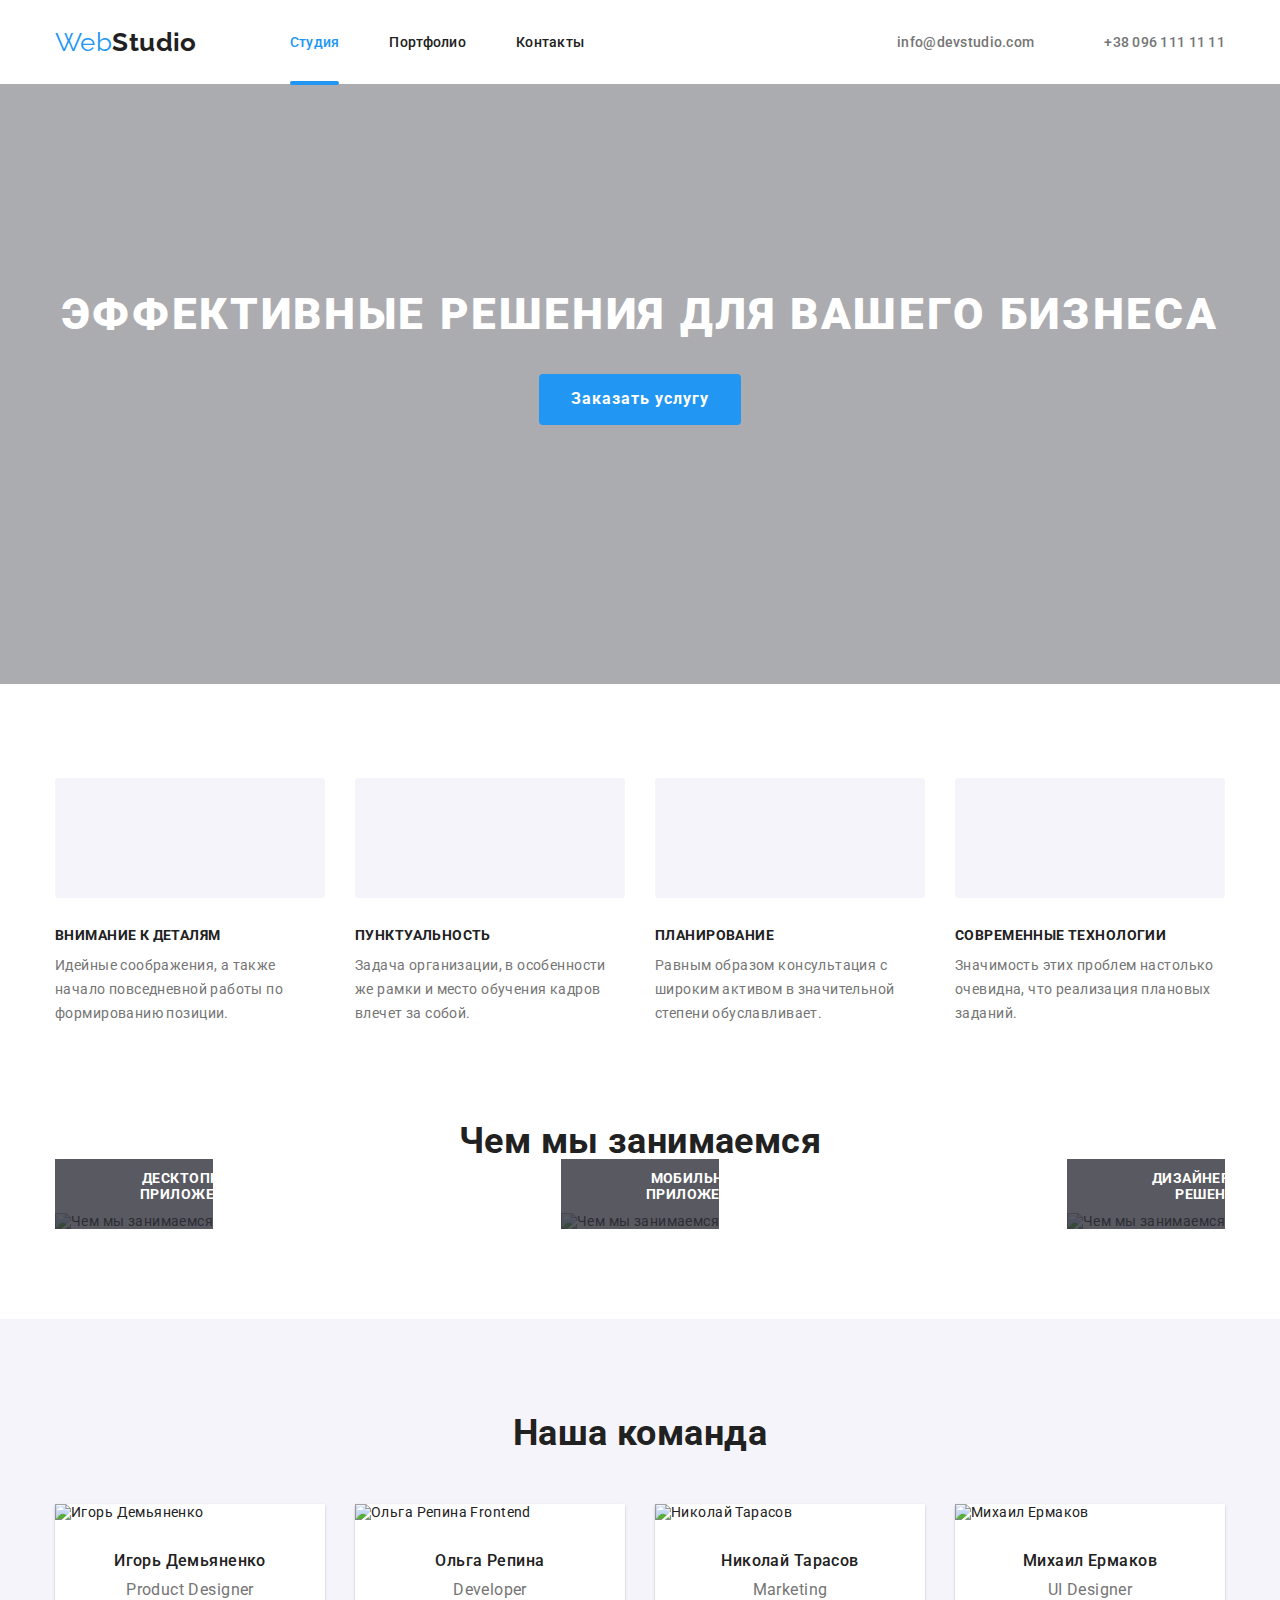
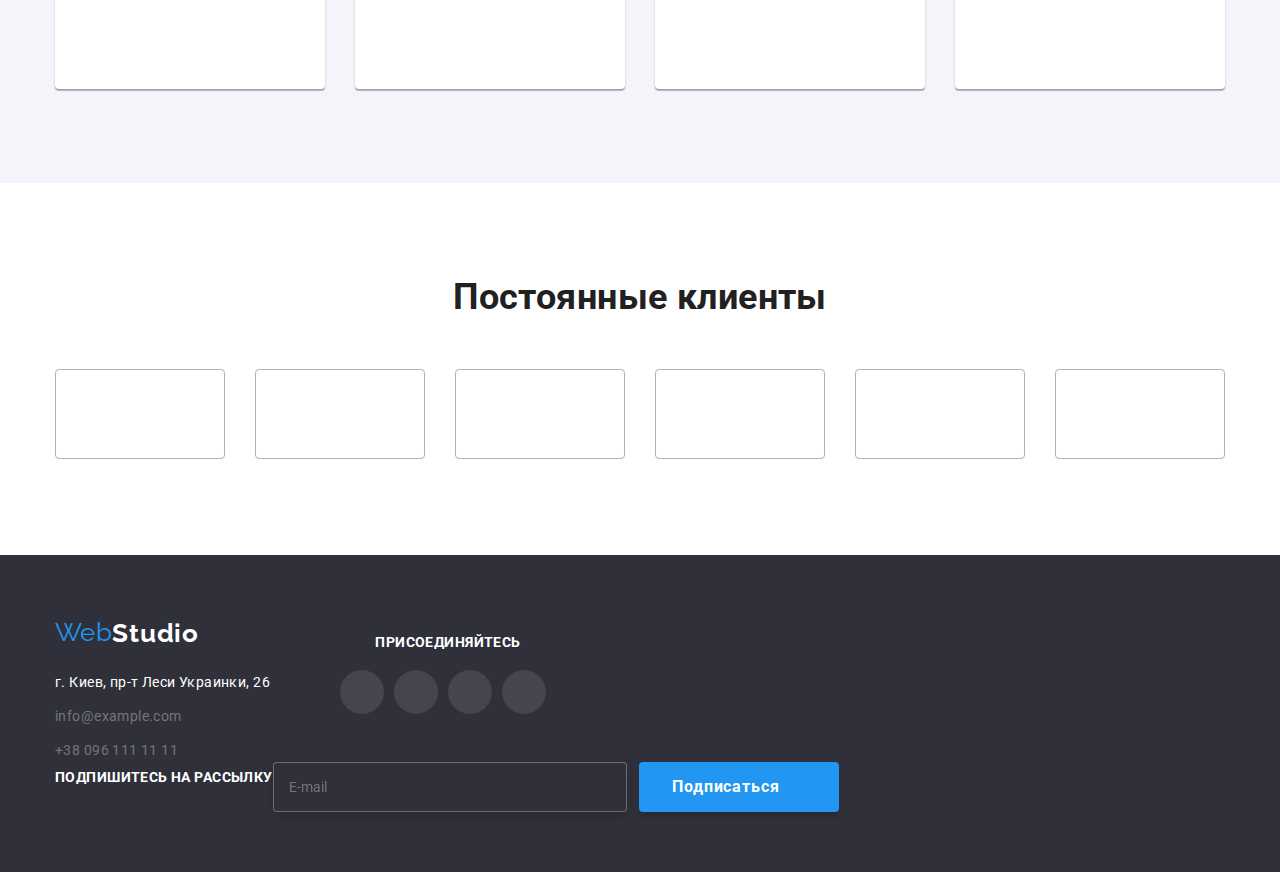
==== index.html @ 8fb24fe6 "f" ====
<!DOCTYPE html>
<html lang="ru">
<head>
    <meta charset="UTF-8">
    <meta http-equiv="X-UA-Compatible" content="IE=edge">
    <meta name="viewport" content="width=device-width, initial-scale=1.0">

    <link rel="preconnect" href="https://fonts.googleapis.com">
    <link rel="preconnect" href="https://fonts.gstatic.com" crossorigin>
    <link href="https://fonts.googleapis.com/css2?family=Raleway:wght@700&family=Roboto:wght@400;500;700;900&display=swap" rel="stylesheet"> 
    <link rel="stylesheet" href="https://cdnjs.cloudflare.com/ajax/libs/modern-normalize/1.1.0/modern-normalize.min.css">

    <link rel="stylesheet" href="./css/main.css">

    <title>Web-Studia</title>
</head>
<body>
    <header class="header">
     <div class="container header-container">
                  <nav class="logo-nav">
                    <a class="logo-nav__item" href="">
                    <span class="logo-nav__logo">Web</span><span class="logo-nav__black">Studio</span>
                    </a>
                </nav>
                        <ul class="menu-page">
                            <li class="menu-page__item"><a class="menu-page__studio" href="/">Студия</a></li>
                            <li class="menu-page__item"><a class="menu-page__page" href="./portfolio.html">Портфолио</a></li>
                            <li class="menu-page__item"><a class="menu-page__page" href="/">Контакты</a></li>
                        </ul>
                        
                    <ul class="menu-contact">
                        <li class="menu-contact__item">
                            <a class="menu-contact__header" href="meilto:info@devstudio.com">
                            <svg class="menu-contact__email">
                                <use href="./img/sprite.svg#email"></use>
                            </svg>
                            info@devstudio.com</a></li>
                        <li class="menu-contact__item">
                            <a class="menu-contact__header" href="+380961111111">
                            <svg class="menu-contact__phone">
                                    <use href="./img/sprite.svg#phone"></use>
                                </svg>
                            +38 096 111 11 11</a>
                    </ul>  
                <nav class="menu-button-wrap">
                    <button type="button" 
                    class="menu-button" 
                    aria-expanded="false"
                    data-menu-button>
                        <svg width="40px" height="40px" aria-label="Переключатель мобильного меню">
                            <use class="icon-cross" href="./img/sprite.svg#cross"></use>
                            <use class="icon-close" href="./img/sprite.svg#cross-close"></use>
                        </svg>
                    </button>

                    <div class="menu-container" data-menu>
                        <ul class="menu-container__list">
                            <li class="menu-container__item"><a class="menu-container__link" href="./index.html">Студия</a></li>
                            <li class="menu-container__item"><a class="menu-container__link" href="./portfolio.html">Портфолио</a></li>
                            <li class="menu-container__item"><a class="menu-container__link" href="/">Контакты</a></li>
                        </ul>
                        <div class="menu-contact-wrap">
                            <ul class="menu-contact-list">
                                <li class="menu-contact-list__mob">
                                    <a href="+380961111111" class="menu-contact-list__link">
                                        +38 096 111 11 11
                                    </a>
                                </li>
                                <li class="menu-contact-list__mob">
                                    <a href="meilto:info@devstudio.com"class="menu-contact-list__mel">
                                        info@devstudio.com
                                    </a>
                                </li>
                            </ul>
                        </div>
                        

                        <ul class="social-mob">
                            <li class="social-mob__item">
                                <a href="" class="social-mob__link">Instagram<span class="social-mob__span">|</span></a>
                            </li>
                            <li class="social-mob__item">
                                <a href="" class="social-mob__link">Twitter<span class="social-mob__span">|</span></a>
                            </li>
                            <li class="social-mob__item">
                                <a href="" class="social-mob__link">Facebook<span class="social-mob__span">|</span></a>
                            </li>
                            <li class="social-mob__item">
                                <a href="" class="social-mob__link">LinkedIn</a>
                            </li>
                        </ul>
                    </div>


                </nav>
     </div>  
    </header>
    <main>
        <div>
            <section class="hero-section">
                <div class="container">
                    <h1 class="hero-section__title title">
                        Эффективные решения
                        для вашего бизнеса</h1>
                    <button class="hero-section__button" type="button" data-modal-open>Заказать услугу</button>
                </div>
            </section>
        </div>
        <section class="section">
            <div class="container">
                <ul class="description">
                    <li class="description__item">
                        <div class="description__svg">
                            <svg width="70" height="70">
                                <use href="./img/sprite.svg#antenna"></use>
                            </svg>
                        </div>
                        <h3 class="description__link">Внимание к деталям</h3>
                        <p class="description__text">Идейные соображения, а также начало повседневной работы по формированию позиции.</p>
                    </li>
                    <li class="description__item">
                        <div class="description__svg">
                            <svg width="70" height="70">
                                <use href="./img/sprite.svg#clock"></use>
                            </svg>
                        </div>
                        <h3 class="description__link">Пунктуальность</h3>
                        <p class="description__text">Задача организации, в особенности же рамки и место обучения кадров влечет за собой.</p>
                 </li>
                    <li class="description__item">
                        <div class="description__svg">
                            <svg width="70" height="70">
                                <use href="./img/sprite.svg#diagram"></use>
                            </svg>
                        </div> 
                     <h3 class="description__link">Планирование</h3>
                     <p class="description__text">Равным образом консультация с широким активом в значительной степени обуславливает.</p>
                 </li>
                    <li class="description__item">
                        <div class="description__svg">
                            <svg width="70" height="70">
                                <use href="./img/sprite.svg#astronaut"></use>
                            </svg>
                        </div>
                     <h3 class="description__link">Современные технологии</h3>
                     <p class="description__text">Значимость этих проблем настолько очевидна, что реализация плановых заданий.</p>
                 </li>
                </ul>
            </div>
    </section>
       <section class="work">
           <div class="container">
            <h2 class="work__case">Чем мы занимаемся</h2>
            <ul class="work__main">
                <li class="work__item">
                        <img class="work__img"
                        src="./img/maket1.jpg" 
                        alt="Чем мы занимаемся">
                        <div class="work__border">
                            <span class="work__link">Десктопные приложения</span>
                        </div>
                </li>
                <li class="work__item">
                    <img class="work__img" src="./img/maket2.jpg" alt="Чем мы занимаемся" >
                    <div class="work__border">
                        <span class="work__link">Мобильные приложения</span>
                    </div>
                </li>
                <li class="work__item">
                    <img class="work__img" src="./img/maket3.jpg" alt="Чем мы занимаемся" >
                    <div class="work__border">
                    <span class="work__link">Дизайнерские решения</span>
                </div>
                </li>
            </ul>
           </div>
    </section>
        <section class="section menu-command">
            <div class="container">
                <h2 class="command">Наша команда</h2>
                <ul class="command__main">
                    <li class="command__item">
                        <picture>
                            <img class="command__img" src="./img/1.jpg"alt="Игорь Демьяненко" width="270"> 
                        </picture>
                        <div class="command__wrap">
                        <h3 class="command__name">Игорь Демьяненко</h3>
                        <p class="command__profession">Product Designer</p>
                        <ul class="social">
                            <li class="social__list">
                                <a href="" class="social__link">
                                    <svg class="social__icon">
                                        <use href="./img/sprite.svg#instagram"></use>
                                    </svg>
                                </a>
                            </li>
                            <li class="social__list">
                                <a href="" class="social__link">
                                    <svg class="social__icon">
                                        <use  href="./img/sprite.svg#twitter"></use>
                                    </svg>
                                </a>
                            </li>
                            <li class="social__list">
                                <a href="" class="social__link">
                                    <svg class="social__icon">
                                        <use href="./img/sprite.svg#faceebok"></use>
                                    </svg>
                                </a>
                            </li>
                            <li class="social__list">
                                <a href="" class="social__link">
                                    <svg class="social__icon">
                                        <use  href="./img/sprite.svg#linkedin"></use>
                                    </svg>
                                </a>
                            </li>
                        </ul>
                        </div>
                    </li>
                    <li class="command__item">
                        <img class="command__img" src="./img/2.jpg" alt="Ольга Репина Frontend" width="270">
                        <div class="command__wrap">
                            <h3 class="command__name">Ольга Репина</h3>
                        <p class="command__profession">Developer</p>
                        <ul class="social">
                            <li class="social__list">
                                <a href="" class="social__link">
                                    <svg class="social__icon">
                                        <use href="./img/sprite.svg#instagram"></use>
                                    </svg>
                                </a>
                            </li>
                            <li class="social__list">
                                <a href="" class="social__link">
                                    <svg class="social__icon">
                                        <use  href="./img/sprite.svg#twitter"></use>
                                    </svg>
                                </a>
                            </li>
                            <li class="social__list">
                                <a href="" class="social__link">
                                    <svg class="social__icon">
                                        <use href="./img/sprite.svg#faceebok"></use>
                                    </svg>
                                </a>
                            </li>
                            <li class="social__list">
                                <a href="" class="social__link">
                                    <svg class="social__icon">
                                        <use  href="./img/sprite.svg#linkedin"></use>
                                    </svg>
                                </a>
                            </li>
                        </ul>
                        </div>
                    </li>
                        <li class="command__item">
                        <img class="command__img" src="./img/3.jpg" alt="Николай Тарасов" width="270">
                        <div class="command__wrap">
                            <h3 class="command__name">Николай Тарасов</h3>
                        <p class="command__profession">Marketing</p>
                        <ul class="social">
                            <li class="social__list">
                                <a href="" class="social__link">
                                    <svg class="social__icon">
                                        <use href="./img/sprite.svg#instagram"></use>
                                    </svg>
                                </a>
                            </li>
                            <li class="social__list">
                                <a href="" class="social__link">
                                    <svg class="social__icon">
                                        <use  href="./img/sprite.svg#twitter"></use>
                                    </svg>
                                </a>
                            </li>
                            <li class="social__list">
                                <a href="" class="social__link">
                                    <svg class="social__icon">
                                        <use href="./img/sprite.svg#faceebok"></use>
                                    </svg>
                                </a>
                            </li>
                            <li class="social__list">
                                <a href="" class="social__link">
                                    <svg class="social__icon">
                                        <use  href="./img/sprite.svg#linkedin"></use>
                                    </svg>
                                </a>
                            </li>
                        </ul>
                        </div>
                    </li>
                    <li class="command__item">
                        <img class="command__img" src="./img/4.jpg" alt="Михаил Ермаков" width="270">
                        <div class="command__wrap">
                            <h3 class="command__name">Михаил Ермаков</h3>
                        <p class="command__profession">UI Designer</p>
                        <ul class="social">
                            <li class="social__list">
                                <a href="" class="social__link">
                                    <svg class="social__icon">
                                        <use href="./img/sprite.svg#instagram"></use>
                                    </svg>
                                </a>
                            </li>
                            <li class="social__list">
                                <a href="" class="social__link">
                                    <svg class="social__icon">
                                        <use  href="./img/sprite.svg#twitter"></use>
                                    </svg>
                                </a>
                            </li>
                            <li class="social__list">
                                <a href="" class="social__link">
                                    <svg class="social__icon">
                                        <use href="./img/sprite.svg#faceebok"></use>
                                    </svg>
                                </a>
                            </li>
                            <li class="social__list">
                                <a href="" class="social__link">
                                    <svg class="social__icon">
                                        <use  href="./img/sprite.svg#linkedin"></use>
                                    </svg>
                                </a>
                            </li>
                        </ul>
                        </div>
                    </li>
                </ul>
            </div>
        </section>
        <section class="client-section">
            <div class="container">
                <h2 class="client">Постоянные клиенты</h2>
            <ul class="client__form">
                <li class="client__list">
                    <a href="" class="client__link link">
                        <svg class="client__icon" width="41" height="47">
                            <use class="client__icon" href="./img/sprite.svg#client-one"></use>
                        </svg>
                    </a>
                </li>
                <li class="client__list">
                    <a href="" class="client__link">
                        <svg class="client__icon" width="40" height="52">
                            <use  href="./img/sprite.svg#client-two"></use>
                        </svg>
                    </a>
                </li>
                <li class="client__list">
                    <a href="" class="client__link">
                        <svg class="client__icon" width="45" height="42">
                            <use href="./img/sprite.svg#client-three"></use>
                        </svg>
                    </a>
                </li>
                <li class="client__list">
                    <a href="" class="client__link">
                        <svg class="client__icon" width="85" height="42">
                            <use  href="./img/sprite.svg#client-four"></use>
                        </svg>
                    </a>
                </li>
                <li class="client__list">
                    <a href="" class="client__link">
                        <svg class="client__icon" width="63" height="45">
                            <use href="./img/sprite.svg#client-five"></use>
                        </svg>
                    </a>
                </li>
                <li class="client__list">
                    <a href="" class="client__link">
                        <svg class="client__icon" width="94" height="44">
                            <use  href="./img/sprite.svg#client-six"></use>
                        </svg>
                    </a>
                </li>
            </ul>
            </div>
        </section>
    </main>
    <footer class="footer">
        <div class="container social-section">
            <div class="footer-iner">
                <a class="footer-iner__main" href="">
                    <span class="footer-iner__footer">Web</span><span class="footer-iner__white-footer">Studio</span>
                </a>
                    <address>
                        <ul class="footer-contact">
                            <li class="footer-contact__item"><a class="footer-contact__address" href="addressг.Киев,пр-тЛесиУкраинки,2">г. Киев, пр-т Леси Украинки, 26</a> </li>
                            <li class="footer-contact__item"><a class="footer-contact__contact" href="meilto:info@example.com">info@example.com</a></li>
                            <li class="footer-contact__item"><a class="footer-contact__contact" href="tel;+380961111111">+38 096 111 11 11</a>
                        </ul>
                    </address>
                </div>
                    <div class="social-wrap">
                        <p class="title-social">присоединяйтесь</p>
                    <ul class="social-footer">
                        <li class="social-footer__list">
                            <a href="" class="social-footer__link">
                                <svg class="social-footer__icon">
                                    <use href="./img/sprite.svg#instagram"></use>
                                </svg>
                            </a>
                        </li>
                        <li class="social-footer__list">
                            <a href="" class="social-footer__link">
                                <svg class="social-footer__icon">
                                    <use  href="./img/sprite.svg#twitter"></use>
                                </svg>
                            </a>
                        </li>
                        <li class="social-footer__list">
                            <a href="" class="social-footer__link">
                                <svg class="social-footer__icon">
                                    <use href="./img/sprite.svg#faceebok"></use>
                                </svg>
                            </a>
                        </li>
                        <li class="social-footer__list">
                            <a href="" class="social-footer__link">
                                <svg class="social-footer__icon">
                                    <use  href="./img/sprite.svg#linkedin"></use>
                                </svg>
                            </a>
                        </li>
                    </ul>
                    </div>
                    <form class="subscride">
                            <p class="subscride__text">Подпишитесь на рассылку</p>
                            <label for="email"></label>     
                                <input class="subscride__input" type="email" name="email" id="email" placeholder="E-mail"> 
                                <div class="subscride__wrap">  
                                    <button type="submit" class="subscride__button">
                                        <span class="subscride__click">Подписаться
                                            <svg class="subscride__icon">
                                                <use href="./img/sprite.svg#subscribe"></use>
                                            </svg>
                                        </span>
                                 </button>
                        </div> 
                    </form>
                    
        </div>
    </footer>

    <div class="modal is-hidden" data-modal>
        <div class="modal-inner">
                <button class="modal-inner__button" data-modal-close>
                    <svg class="modal-inner__svg">
                        <use href="./img/sprite.svg#modal-close"></use>
                    </svg>
                </button>
            <form class="modal-form">
                <span class="modal-form__title">Оставьте свои данные, мы вам перезвоним</span></span>
                <div class="form-field">
                    <label class="form-field__label" for="name">Имя</label>
                    <input class="form-field__input" type="text" name="name" id="name"/>
                        <svg class="form-field__icon">
                            <use href="./img/sprite.svg#name"></use>
                        </svg>
                </div>

                
                <div class="form-field">
                <label class="form-field__label" for="tel">Телефон</label>
                <input class="form-field__input" type="tel" name="tel" id="tel">
                <svg class="form-field__icon">
                    <use href="./img/sprite.svg#tel-modal"></use>
                </svg>
                </div>
           
                <div class="form-field">
                    <label class="form-field__label" for="email">Почта</label>
                    <input class="form-field__input" type="email" name="email" id="mail" >
                    <svg class="form-field__icon">
                        <use href="./img/sprite.svg#email-modal"></use>
                    </svg>
                </div> 

                <div class="form-field">
                    <label class="form-field__label" for="comment">Комментарий</label>
                    <textarea class="form-field__texrea" name="comment" id="comment" rows="10" placeholder="Введите текст"></textarea>
                </div>

                <div class="modal-treaty">
                    <label class="modal-treaty__treaty" for="treaty">
                        <input class="modal-treaty__checkbox" type="checkbox" name="topic" value="treaty" id="treaty">
                        <span class="modal-treaty__icon"></span>
                        Соглашаюсь с рассылкой и принимаю
                        <a href="#" class="modal-treaty__contract">Условия договора</a>
                    </label>
                </div>
             <button type="submit" class="modal-treaty__button">Отправить</button>
            </form>
        </div> 
    </div>
    <script src="./js/menu.js"></script>
    <script src="./js/modal.js"></script>
</body>
</html>
---- css/main.css ----
/* base*/
body {
  font-family: "Roboto", sans-serif;
  /*font-family: 'Raleway', sans-serif;*/
  color: var(--text-color);
  background-color: var(--title-color);
  font-size: 14px;
  letter-spacing: 0.03em;
}

*,
*::before,
*::after {
  -webkit-box-sizing: border-box;
          box-sizing: border-box;
}

ul {
  padding: 0;
  margin: 0;
  list-style-type: none;
}

h1, h2, h3, h4, h5, h6, p {
  padding: 0;
  margin: 0;
}

img {
  display: block;
  max-width: 100%;
  height: auto;
  -o-object-fit: cover;
     object-fit: cover;
}

.container {
  max-width: 1200px;
  padding-left: 15px;
  padding-right: 15px;
  margin-left: auto;
  margin-right: auto;
}
@media (min-width: 1199px) {
  .container {
    margin: 0 auto;
    max-width: 1200px;
  }
}

.header-container {
  display: -webkit-box;
  display: -ms-flexbox;
  display: flex;
  -webkit-box-align: center;
      -ms-flex-align: center;
          align-items: center;
}
@media (min-width: 320px) and (max-width: 768px) {
  .header-container {
    -webkit-box-pack: justify;
        -ms-flex-pack: justify;
            justify-content: space-between;
  }
}

.section {
  padding: 94px 0;
}

/* components*/
.logo-nav {
  display: -webkit-box;
  display: -ms-flexbox;
  display: flex;
  -webkit-box-align: center;
      -ms-flex-align: center;
          align-items: center;
}
.logo-nav__item {
  display: inline-block;
  margin-right: 93px;
  text-decoration: none;
  padding-top: 24px;
  padding-bottom: 24px;
}
.logo-nav__logo {
  font-family: "Raleway", sans-serif;
  font-size: 26px;
  line-height: 1.2;
  -ms-flex-negative: 0;
      flex-shrink: 0;
  color: var(--accent-color);
}
.logo-nav__black {
  font-weight: 700;
  font-family: "Raleway", sans-serif;
  font-size: 26px;
  Line-height: 1.4;
  color: var(--text-color);
}

/* CLIENT-SEC */
.client-section {
  background-color: #FFFFFF;
  padding-top: 94px;
  padding-bottom: 94px;
}

.client {
  font-style: normal;
  font-weight: 700;
  font-size: 28px;
  line-height: 1.17;
  text-align: center;
  margin-bottom: 30px;
}
@media (min-width: 1199px) {
  .client {
    font-size: 36px;
    line-height: 1.16;
    margin-bottom: 50px;
  }
}
.client__form {
  display: -webkit-box;
  display: -ms-flexbox;
  display: flex;
  gap: 30px;
  -webkit-box-pack: justify;
      -ms-flex-pack: justify;
          justify-content: space-between;
  -ms-flex-wrap: wrap;
      flex-wrap: wrap;
}
.client__list {
  position: relative;
  -webkit-box-flex: calc(50% - 30px);
      -ms-flex: calc(50% - 30px);
          flex: calc(50% - 30px);
  height: 92px;
}
@media (min-width: 768px) {
  .client__list {
    -ms-flex-preferred-size: calc((100% - 90px) / 3);
        flex-basis: calc((100% - 90px) / 3);
  }
}
@media (min-width: 1199px) {
  .client__list {
    -webkit-box-flex: calc(16.6666666667% - 150px);
        -ms-flex: calc(16.6666666667% - 150px);
            flex: calc(16.6666666667% - 150px);
  }
}
.client__link {
  display: -webkit-box;
  display: -ms-flexbox;
  display: flex;
  -webkit-box-pack: center;
      -ms-flex-pack: center;
          justify-content: center;
  -webkit-box-align: center;
      -ms-flex-align: center;
          align-items: center;
  width: 100%;
  height: 90px;
  color: var(--accent-color);
  border: 1px solid var(--icon-color);
  border-radius: 4px;
  -webkit-transition: border 250ms cubic-bezier(0.4, 0, 0.2, 1);
  transition: border 250ms cubic-bezier(0.4, 0, 0.2, 1);
}
.client__link:hover, .client__link:focus {
  fill: var(--accent-color);
  border-color: var(--accent-color);
  outline: none;
}
.client__icon {
  fill: var(--icon-color);
  -webkit-transition: fill 250ms cubic-bezier(0.4, 0, 0.2, 1);
  transition: fill 250ms cubic-bezier(0.4, 0, 0.2, 1);
}
.client__icon:hover, .client__icon:focus {
  fill: var(--accent-color);
  outline: none;
}
.client__link:hover .client__icon, .client__link:focus .client__icon {
  fill: var(--accent-color);
}

/* CLIENT-SEC */
.modal {
  position: fixed;
  top: 0;
  left: 0;
  width: 100%;
  height: 100%;
  background-color: var(--modal-color);
  z-index: 20;
  opacity: 1;
  -webkit-box-shadow: 0px 1px 3px rgba(0, 0, 0, 0.12), 0px 1px 1px rgba(0, 0, 0, 0.14), 0px 2px 1px rgba(0, 0, 0, 0.2);
          box-shadow: 0px 1px 3px rgba(0, 0, 0, 0.12), 0px 1px 1px rgba(0, 0, 0, 0.14), 0px 2px 1px rgba(0, 0, 0, 0.2);
  border-radius: 4px;
  -webkit-transition: opacity 250ms cubic-bezier(0.4, 0, 0.2, 1) 250ms;
  transition: opacity 250ms cubic-bezier(0.4, 0, 0.2, 1) 250ms;
  overflow-y: scroll;
}
.modal.is-hidden {
  opacity: 0;
  pointer-events: none;
}
.modal.is-hidden .modal-inner {
  -webkit-transform: translate(-50%, -50%) scale(0, 9);
          transform: translate(-50%, -50%) scale(0, 9);
}

.modal-inner {
  position: relative;
  padding: 40px;
  left: 50%;
  top: 50%;
  -webkit-transform: translate(-50%, -50%) scale(1);
          transform: translate(-50%, -50%) scale(1);
  z-index: 30;
  max-width: 528px;
  width: 100%;
  height: 581px;
  background-color: var(--title-color);
  -webkit-transition: -webkit-transform 250ms cubic-bezier(0.4, 0, 0.2, 1) 250ms;
  transition: -webkit-transform 250ms cubic-bezier(0.4, 0, 0.2, 1) 250ms;
  transition: transform 250ms cubic-bezier(0.4, 0, 0.2, 1) 250ms;
  transition: transform 250ms cubic-bezier(0.4, 0, 0.2, 1) 250ms, -webkit-transform 250ms cubic-bezier(0.4, 0, 0.2, 1) 250ms;
}
@media (min-width: 420px) {
  .modal-inner {
    width: 450px;
    height: 609px;
    margin-top: 93px;
    margin-bottom: 93px;
  }
}
.modal-inner__button {
  position: absolute;
  top: 8px;
  right: 8px;
  width: 30px;
  height: 30px;
  background: var(--title-color);
  fill: #000000;
  border: 1px solid rgba(0, 0, 0, 0.1);
  -webkit-box-sizing: border-box;
          box-sizing: border-box;
  border-radius: 50%;
  -webkit-transition: fill 250ms cubic-bezier(0.4, 0, 0.2, 1) 250ms;
  transition: fill 250ms cubic-bezier(0.4, 0, 0.2, 1) 250ms;
}
.modal-inner__button:hover, .modal-inner__button:focus {
  fill: var(--accent-color);
}
.modal-inner__svg {
  width: 11px;
  height: 11px;
  color: var(--text-color);
  -webkit-transition: color 250ms cubic-bezier(0.4, 0, 0.2, 1) 250ms;
  transition: color 250ms cubic-bezier(0.4, 0, 0.2, 1) 250ms;
}
.modal-inner__svg:hover .modal-inner__svg:focus {
  color: var(--accent-color);
}

@media (max-width: 1199px) {
  .modal-form {
    width: 370px;
  }
}
.modal-form__title {
  font-weight: 700;
  font-size: 20px;
  line-height: 1.15;
  text-align: center;
  letter-spacing: 0.03em;
  color: var(--text-color);
  z-index: 2;
}
@media (max-width: 1200px) {
  .modal-form__title {
    display: -webkit-box;
    display: -ms-flexbox;
    display: flex;
    -webkit-box-pack: center;
        -ms-flex-pack: center;
            justify-content: center;
  }
}

/* form-field */
.form-field {
  margin-top: 10px;
  position: relative;
  display: block;
  /* form-field */
}
.form-field__label {
  color: var(--main-color);
  display: block;
  margin-bottom: 5px;
  font-size: 12px;
  line-height: 1.2;
  /* identical to box height */
  letter-spacing: 0.01em;
  margin-top: 10px;
}
.form-field__input {
  -webkit-box-sizing: border-box;
          box-sizing: border-box;
  width: 100%;
  height: 40px;
  margin-bottom: 10px;
  padding: 11px 12px 11px 42px;
  color: var(--main-color);
  border: 1px solid rgba(33, 33, 33, 0.2);
  border-radius: 4px;
  -webkit-transition: border 250ms cubic-bezier(0.4, 0, 0.2, 1);
  transition: border 250ms cubic-bezier(0.4, 0, 0.2, 1);
  resize: none;
  cursor: pointer;
  display: -webkit-box;
  display: -ms-flexbox;
  display: flex;
  -webkit-box-align: center;
      -ms-flex-align: center;
          align-items: center;
}
.form-field__icon {
  position: absolute;
  top: 31px;
  left: 12px;
  width: 18px;
  height: 18px;
  pointer-events: none;
  color: var(--main-color);
  -webkit-transition: fill 250ms cubic-bezier(0.4, 0, 0.2, 1);
  transition: fill 250ms cubic-bezier(0.4, 0, 0.2, 1);
}
.form-field__input:focus {
  border-color: var(--accent-color);
  outline: none;
}
.form-field__icon:focus {
  fill: var(--accent-color);
  outline: none;
}
.form-field__input:focus + .form-field__icon {
  fill: var(--accent-color);
}
.form-field__texrea {
  padding: 12px 16px;
  resize: none;
  width: 448px;
  height: 120px;
  border: 1px solid rgba(33, 33, 33, 0.2);
  -webkit-box-sizing: border-box;
          box-sizing: border-box;
  border-radius: 4px;
}
@media (max-width: 1200px) {
  .form-field__texrea {
    width: 370px;
    height: 120px;
  }
}
.form-field__texrea:focus {
  border-color: var(--accent-color);
  outline: none;
}
.form-field__textarea {
  resize: none;
  width: 448px;
  height: 120px;
  border: 1px solid rgba(33, 33, 33, 0.2);
  -webkit-box-sizing: border-box;
          box-sizing: border-box;
  border-radius: 4px;
}

/* treaty */
.modal-treaty {
  margin-top: 20px;
  /* treaty */
}
.modal-treaty__treaty {
  display: -webkit-box;
  display: -ms-flexbox;
  display: flex;
  -webkit-box-align: center;
      -ms-flex-align: center;
          align-items: center;
  margin-left: 13px;
  margin-bottom: 20px;
  font-size: 14px;
  line-height: 1.714;
  letter-spacing: 0.03em;
  color: var(--main-color);
  cursor: pointer;
}
@media (max-width: 1200px) {
  .modal-treaty__treaty {
    font-size: 12px;
    line-height: 14px;
    margin-left: 0%;
  }
}
.modal-treaty__checkbox {
  position: absolute;
  -webkit-appearance: none;
  -moz-appearance: none;
  appearance: none;
}
.modal-treaty__icon {
  display: inline-block;
  width: 16px;
  height: 16px;
  margin-right: 8px;
  border: solid 2px var(--text-color);
  border-radius: 2px;
}
.modal-treaty__checkbox:checked + .modal-treaty__icon {
  border-color: var(--accent-color);
  background-image: url("../img/icons.svg/icon check.svg");
  background-size: contain;
  background-origin: border-box;
}
.modal-treaty__contract {
  margin-left: 5px;
  font-size: 14px;
  line-height: 1.7;
  /* identical to box height, or 171% */
  letter-spacing: 0.03em;
  color: var(--accent-color);
}
@media (max-width: 1200px) {
  .modal-treaty__contract {
    font-size: 12px;
    line-height: 14px;
  }
}
.modal-treaty__button {
  font-weight: 700;
  font-size: 16px;
  line-height: 1.9;
  display: -webkit-box;
  display: -ms-flexbox;
  display: flex;
  -webkit-box-align: center;
      -ms-flex-align: center;
          align-items: center;
  text-align: center;
  letter-spacing: 0.06em;
  cursor: pointer;
  border: 0;
  margin-top: 30px;
  padding: 10px 55px;
  margin: auto;
  color: var(--title-color);
  background-color: var(--accent-color);
  -webkit-box-shadow: 0px 4px 4px rgba(0, 0, 0, 0.15);
          box-shadow: 0px 4px 4px rgba(0, 0, 0, 0.15);
  border-radius: 4px;
  -webkit-transition: background-color 250ms cubic-bezier(0.4, 0, 0.2, 1);
  transition: background-color 250ms cubic-bezier(0.4, 0, 0.2, 1);
}
.modal-treaty__button:hover {
  background-color: var(--button-modal);
}

/* treaty */
.href-treaty {
  color: var(--accent-color);
}

/* MODAL-SECTION */
/* SOCIAL */
.title-social {
  font-style: normal;
  font-weight: 700;
  font-size: 14px;
  line-height: 16px;
  letter-spacing: 0.03em;
  text-transform: uppercase;
  /* SOCIAL-TITLE */
  margin-bottom: 20px;
  /* SOCIAL-TITLE */
  color: var(--title-color);
}
@media (max-width: 1200px) {
  .title-social {
    display: -webkit-box;
    display: -ms-flexbox;
    display: flex;
    -webkit-box-pack: center;
        -ms-flex-pack: center;
            justify-content: center;
  }
}

.social {
  display: -webkit-box;
  display: -ms-flexbox;
  display: flex;
  -webkit-box-pack: justify;
      -ms-flex-pack: justify;
          justify-content: space-between;
}
@media (min-width: 768px) and (max-width: 1199px) {
  .social {
    -webkit-box-pack: center;
        -ms-flex-pack: center;
            justify-content: center;
  }
}
.social__list {
  margin-right: 10px;
}
.social__link {
  width: 44px;
  height: 44px;
  display: -webkit-box;
  display: -ms-flexbox;
  display: flex;
  -webkit-box-pack: center;
      -ms-flex-pack: center;
          justify-content: center;
  -webkit-box-align: center;
      -ms-flex-align: center;
          align-items: center;
  background-color: var(--title-color);
  border-radius: 50%;
  -webkit-transition: background-color 250ms cubic-bezier(0.4, 0, 0.2, 1);
  transition: background-color 250ms cubic-bezier(0.4, 0, 0.2, 1);
}
.social__link:hover, .social__link:focus {
  background-color: var(--accent-color);
  outline: none;
}
.social__link:hover .social__icon, .social__link:focus .social__icon {
  fill: var(--title-color);
}
.social__icon {
  width: 20px;
  height: 20px;
  fill: var(--icon-color);
}
.social__icon:hover {
  fill: var(--title-color);
}

/* social-FOOTER */
.social-section {
  display: -webkit-box;
  display: -ms-flexbox;
  display: flex;
  -webkit-box-align: baseline;
      -ms-flex-align: baseline;
          align-items: baseline;
}

/* SOCIAL-FOOTER */
/* layout*/
.menu-command {
  background-color: var(--button-color);
}

.command {
  font-weight: 700;
  font-size: 36px;
  text-align: center;
  color: var(--text-color);
  margin-bottom: 50px;
}
.command__main {
  display: -webkit-box;
  display: -ms-flexbox;
  display: flex;
}
@media screen and (max-width: 767px) {
  .command__main {
    display: -webkit-box;
    display: -ms-flexbox;
    display: flex;
    -webkit-box-orient: vertical;
    -webkit-box-direction: normal;
        -ms-flex-direction: column;
            flex-direction: column;
    -webkit-box-align: center;
        -ms-flex-align: center;
            align-items: center;
  }
}
@media (min-width: 768px) {
  .command__main {
    -ms-flex-wrap: wrap;
        flex-wrap: wrap;
    display: -webkit-box;
    display: -ms-flexbox;
    display: flex;
    gap: 30px;
  }
}
.command__item {
  background: var(--title-color);
  /* material shadow v1 */
  width: 100%;
  -webkit-box-shadow: 0px 1px 3px rgba(0, 0, 0, 0.12), 0px 1px 1px rgba(0, 0, 0, 0.14), 0px 2px 1px rgba(0, 0, 0, 0.2);
          box-shadow: 0px 1px 3px rgba(0, 0, 0, 0.12), 0px 1px 1px rgba(0, 0, 0, 0.14), 0px 2px 1px rgba(0, 0, 0, 0.2);
  border-radius: 0px 0px 4px 4px;
}
@media screen and (max-width: 767px) {
  .command__item {
    -webkit-box-flex: 100%;
        -ms-flex: 100%;
            flex: 100%;
    margin-bottom: 30px;
  }
}
@media (min-width: 768px) {
  .command__item {
    -webkit-box-flex: calc(50% - 60px);
        -ms-flex: calc(50% - 60px);
            flex: calc(50% - 60px);
  }
}
@media (min-width: 1199px) {
  .command__item {
    width: 270px;
    -webkit-box-flex: calc(25% - 90px);
        -ms-flex: calc(25% - 90px);
            flex: calc(25% - 90px);
  }
}
.command__img {
  width: 100%;
  -o-object-fit: cover;
     object-fit: cover;
}
.command__wrap {
  padding: 30px 32px;
}
.command__name {
  font-weight: 500;
  font-size: 16px;
  line-height: 1.2;
  /* identical to box height */
  text-align: center;
  margin-bottom: 10px;
  color: var(--text-color);
}
.command__profession {
  font-size: 16px;
  line-height: 1.2;
  /* identical to box height */
  text-align: center;
  color: var(--main-color);
  margin-bottom: 16px;
}

.description {
  display: -webkit-box;
  display: -ms-flexbox;
  display: flex;
  -ms-flex-wrap: wrap;
      flex-wrap: wrap;
  max-width: 100%;
  gap: 30px;
}
@media (min-width: 479px) {
  .description {
    max-width: 100%;
    display: -webkit-box;
    display: -ms-flexbox;
    display: flex;
    -ms-flex-wrap: wrap;
        flex-wrap: wrap;
    gap: 30px;
  }
}
.description__item {
  width: 100%;
}
@media (min-width: 768px) {
  .description__item {
    -webkit-box-flex: calc((100% - 90px) / 2);
        -ms-flex: calc((100% - 90px) / 2);
            flex: calc((100% - 90px) / 2);
  }
}
@media (min-width: 1199px) {
  .description__item {
    -webkit-box-flex: calc(25% - 90px);
        -ms-flex: calc(25% - 90px);
            flex: calc(25% - 90px);
  }
}
.description__svg {
  display: -webkit-box;
  display: -ms-flexbox;
  display: flex;
  -webkit-box-pack: center;
      -ms-flex-pack: center;
          justify-content: center;
  -webkit-box-align: center;
      -ms-flex-align: center;
          align-items: center;
  padding: 25px 100px;
  margin-bottom: 30px;
  background-color: var(--button-color);
  border-radius: 4px;
}
.description__link {
  font-weight: 700;
  font-size: 14px;
  line-height: 1.14;
  letter-spacing: 0.03em;
  text-transform: uppercase;
  color: #212121;
  margin-bottom: 10px;
  text-align: center;
}
@media (min-width: 1199px) {
  .description__link {
    text-align: left;
  }
}
.description__text {
  line-height: 1.7;
  /* or 171% */
  -webkit-box-align: center;
      -ms-flex-align: center;
          align-items: center;
  color: var(--main-color);
}
.description__item {
  list-style-type: none;
}
.description__text {
  line-height: 1.7;
  /* or 171% */
  color: var(--main-color);
}

.footer {
  background-color: var(--fon-color);
  padding-top: 60px;
  padding-bottom: 60px;
}

.social-section {
  display: -webkit-box;
  display: -ms-flexbox;
  display: flex;
  -webkit-box-align: baseline;
      -ms-flex-align: baseline;
          align-items: baseline;
  -webkit-box-orient: vertical;
  -webkit-box-direction: normal;
      -ms-flex-direction: column;
          flex-direction: column;
  -webkit-box-align: center;
      -ms-flex-align: center;
          align-items: center;
}
@media (min-width: 768px) and (max-width: 1199px) {
  .social-section {
    display: -webkit-box;
    display: -ms-flexbox;
    display: flex;
    -ms-flex-wrap: wrap;
        flex-wrap: wrap;
    -ms-flex-pack: distribute;
        justify-content: space-around;
    -webkit-box-orient: horizontal;
    -webkit-box-direction: normal;
        -ms-flex-direction: row;
            flex-direction: row;
    max-width: 768px;
  }
}
@media (min-width: 1199px) {
  .social-section {
    display: -webkit-box;
    display: -ms-flexbox;
    display: flex;
    -ms-flex-wrap: wrap;
        flex-wrap: wrap;
    -webkit-box-orient: horizontal;
    -webkit-box-direction: normal;
        -ms-flex-direction: row;
            flex-direction: row;
  }
}

.footer-iner {
  -webkit-box-pack: justify;
      -ms-flex-pack: justify;
          justify-content: space-between;
  -ms-flex-wrap: wrap;
      flex-wrap: wrap;
}
@media (min-width: 1199px) {
  .footer-iner {
    -webkit-box-pack: justify;
    -ms-flex-pack: justify;
    justify-content: space-between;
    -ms-flex-wrap: wrap;
    flex-wrap: wrap;
    margin-right: 70px;
  }
}
.footer-iner__main {
  display: inline-block;
  margin-bottom: 20px;
  text-decoration: none;
  -webkit-box-align: center;
      -ms-flex-align: center;
          align-items: center;
  -webkit-box-pack: center;
      -ms-flex-pack: center;
          justify-content: center;
  display: -webkit-box;
  display: -ms-flexbox;
  display: flex;
}
@media (min-width: 1199px) {
  .footer-iner__main {
    -webkit-box-pack: start;
        -ms-flex-pack: start;
            justify-content: flex-start;
  }
}
.footer-iner__footer {
  font-family: "Raleway", sans-serif;
  font-size: 26px;
  line-height: 1.2;
  -ms-flex-negative: 0;
      flex-shrink: 0;
  color: var(--accent-color);
}
.footer-iner__white-footer {
  font-weight: 700;
  font-family: "Raleway", sans-serif;
  font-size: 26px;
  line-height: 1.4;
  letter-spacing: 0.03em;
  color: var(--title-color);
}

.footer-contact {
  text-align: center;
  margin-bottom: 50px;
}
@media (min-width: 1199px) {
  .footer-contact {
    margin-bottom: 0;
    text-align: start;
  }
}
.footer-contact__item:not(:last-child) {
  margin-bottom: 10px;
}
.footer-contact__item {
  font-style: normal;
}
.footer-contact__address {
  line-height: 1.7;
  cursor: default;
  font-style: normal;
  text-decoration: none;
  /* or 171% */
  color: var(--title-color);
}
.footer-contact__contact {
  line-height: 1.7;
  color: var(--main-color);
  font-style: normal;
  -webkit-transition: color 250ms cubic-bezier(0.4, 0, 0.2, 1) 250ms;
  transition: color 250ms cubic-bezier(0.4, 0, 0.2, 1) 250ms;
  text-decoration: none;
}
.footer-contact__contact:hover, .footer-contact__contact:focus {
  color: var(--accent-color);
}

/* SOCIAL FOOTER */
.social-wrap {
  display: -webkit-box;
  display: -ms-flexbox;
  display: flex;
  -webkit-box-orient: vertical;
  -webkit-box-direction: normal;
      -ms-flex-direction: column;
          flex-direction: column;
  text-align: center;
}
@media (min-width: 768px) {
  .social-wrap {
    margin-bottom: 100px;
  }
}
@media (min-width: 1199px) {
  .social-wrap {
    display: -webkit-box;
    display: -ms-flexbox;
    display: flex;
    -webkit-box-orient: vertical;
    -webkit-box-direction: normal;
        -ms-flex-direction: column;
            flex-direction: column;
    margin-bottom: 30px;
  }
}

.title-social {
  font-style: normal;
  font-weight: 700;
  font-size: 14px;
  line-height: 16px;
  letter-spacing: 0.03em;
  text-transform: uppercase;
  /* SOCIAL-TITLE */
  margin-bottom: 20px;
  /* SOCIAL-TITLE */
  color: var(--title-color);
}

.social-footer {
  display: -webkit-box;
  display: -ms-flexbox;
  display: flex;
}
@media (min-width: 768px) and (max-width: 1199px) {
  .social-footer {
    display: -webkit-box;
    display: -ms-flexbox;
    display: flex;
    -webkit-box-pack: center;
        -ms-flex-pack: center;
            justify-content: center;
  }
}
.social-footer__link {
  width: 44px;
  height: 44px;
  display: -webkit-box;
  display: -ms-flexbox;
  display: flex;
  -webkit-box-pack: center;
      -ms-flex-pack: center;
          justify-content: center;
  -webkit-box-align: center;
      -ms-flex-align: center;
          align-items: center;
  background-color: rgba(255, 255, 255, 0.1);
  border-radius: 50%;
  -webkit-transition: background-color 250ms cubic-bezier(0.4, 0, 0.2, 1);
  transition: background-color 250ms cubic-bezier(0.4, 0, 0.2, 1);
}
.social-footer__link:hover, .social-footer__link:focus {
  background-color: var(--accent-color);
  outline: none;
}
.social-footer__link:hover .social-footer__icon, .social-footer__link:focus .social-footer__icon {
  fill: var(--title-color);
}
.social-footer__list {
  margin-right: 10px;
}
.social-footer__icon {
  width: 20px;
  height: 20px;
  fill: var(--title-color);
}
.social-footer__icon:hover {
  fill: var(--title-color);
}

/* SOCIAL FOOTER */
/* footer-subscribe*/
.subscride {
  margin-left: auto;
  display: -webkit-box;
  display: -ms-flexbox;
  display: flex;
  margin-left: 0;
  margin-top: 60px;
  -webkit-box-orient: vertical;
  -webkit-box-direction: normal;
      -ms-flex-direction: column;
          flex-direction: column;
  -webkit-box-align: center;
      -ms-flex-align: center;
          align-items: center;
}
@media (min-width: 768px) and (max-width: 1199px) {
  .subscride {
    display: -webkit-box;
    display: -ms-flexbox;
    display: flex;
    margin-left: 0;
    -webkit-box-orient: vertical;
    -webkit-box-direction: normal;
        -ms-flex-direction: column;
            flex-direction: column;
    -webkit-box-align: center;
        -ms-flex-align: center;
            align-items: center;
    margin-top: 0;
  }
}
@media (min-width: 1199px) {
  .subscride {
    margin-top: 0;
    -webkit-box-orient: horizontal;
    -webkit-box-direction: normal;
        -ms-flex-direction: row;
            flex-direction: row;
    display: -webkit-box;
    display: -ms-flexbox;
    display: flex;
  }
}
.subscride__text {
  font-weight: 700;
  font-size: 14px;
  line-height: 1.1;
  letter-spacing: 0.03em;
  text-transform: uppercase;
  color: var(--title-color);
  margin-bottom: 20px;
}
@media (min-width: 768px) and (max-width: 1199px) {
  .subscride__text {
    text-align: center;
  }
}
@media (min-width: 1199px) {
  .subscride__text {
    display: -webkit-box;
    display: -ms-flexbox;
    display: flex;
  }
}
.subscride__input {
  padding: 15px 15px;
  width: 100%;
  height: 50px;
  background-color: var(--fon-color);
  color: var(--title-color);
  border: 1px solid rgba(255, 255, 255, 0.3);
  -webkit-box-sizing: border-box;
          box-sizing: border-box;
  -webkit-filter: drop-shadow(0px 4px 4px rgba(0, 0, 0, 0.15));
          filter: drop-shadow(0px 4px 4px rgba(0, 0, 0, 0.15));
  border-radius: 4px;
  -webkit-transition: border 250ms cubic-bezier(0.4, 0, 0.2, 1);
  transition: border 250ms cubic-bezier(0.4, 0, 0.2, 1);
  margin-bottom: 20px;
}
@media (min-width: 479px) {
  .subscride__input {
    width: 450px;
  }
}
@media (min-width: 1199px) {
  .subscride__input {
    width: 354px;
    margin-bottom: 0;
  }
}
.subscride__input:focus {
  border-color: var(--accent-color);
  outline: none;
}
.subscride__button {
  width: 200px;
  height: 50px;
  background: var(--accent-color);
  -webkit-box-shadow: 0px 4px 4px rgba(0, 0, 0, 0.15);
          box-shadow: 0px 4px 4px rgba(0, 0, 0, 0.15);
  border-radius: 4px;
  border: var(--accent-color);
  margin-left: 12px;
}
.subscride__click {
  font-weight: 700;
  font-size: 16px;
  line-height: 1.9;
  /* identical to box height, or 188% */
  display: -webkit-box;
  display: -ms-flexbox;
  display: flex;
  -webkit-box-align: center;
      -ms-flex-align: center;
          align-items: center;
  text-align: center;
  letter-spacing: 0.06em;
  color: var(--title-color);
  margin-left: 27px;
}
.subscride__icon {
  height: 24px;
  width: 24px;
  margin-left: 10px;
}

/* footer-subscribe */
/* MODAL SECTION */
.header-portfolio {
  border-bottom: 1px solid var(--border-header);
  position: relative;
}
@media (min-width: 768px) and (max-width: 1200px) {
  .header-portfolio .container {
    width: 768px;
    position: relative;
  }
}

.portfolio-nav {
  display: -webkit-box;
  display: -ms-flexbox;
  display: flex;
  -webkit-box-align: center;
      -ms-flex-align: center;
          align-items: center;
}
.portfolio-nav__item {
  display: inline-block;
  margin-right: 93px;
  padding-top: 24px;
  padding-bottom: 24px;
  text-decoration: none;
}
.portfolio-nav__logo {
  Font-family: "Raleway", sans-serif;
  font-size: 26px;
  line-height: 1.2;
  -ms-flex-negative: 0;
      flex-shrink: 0;
  color: var(--accent-color);
}
.portfolio-nav__black {
  font-weight: 700;
  font-family: "Raleway", sans-serif;
  font-size: 26px;
  Line-height: 1.4;
  color: var(--text-color);
  -ms-flex-negative: 0;
      flex-shrink: 0;
}

.portfolio-page {
  display: -webkit-box;
  display: -ms-flexbox;
  display: flex;
  -webkit-box-align: center;
      -ms-flex-align: center;
          align-items: center;
}
@media (max-width: 768px) {
  .portfolio-page {
    display: none;
  }
}
.portfolio-page__item {
  display: -webkit-inline-box;
  display: -ms-inline-flexbox;
  display: inline-flex;
  -ms-flex-wrap: wrap;
      flex-wrap: wrap;
  padding-top: 32px;
  padding-bottom: 32px;
}
.portfolio-page__item:not(:last-child) {
  margin-right: 50px;
}
.portfolio-page__link {
  font-weight: 500;
  line-height: 1.1;
  letter-spacing: 0.02em;
  color: var(--text-color);
  display: inline-block;
  white-space: nowrap;
  -ms-flex-wrap: wrap;
      flex-wrap: wrap;
  text-decoration: none;
}

.portfolio {
  position: relative;
  font-weight: 500;
  line-height: 1.1;
  letter-spacing: 0.02em;
  color: var(--accent-color);
  display: inline-block;
  white-space: nowrap;
  -ms-flex-wrap: wrap;
      flex-wrap: wrap;
  text-decoration: none;
  -webkit-transition-property: color;
  transition-property: color;
  -webkit-transition-delay: 250ms;
          transition-delay: 250ms;
}
.portfolio::after {
  margin-top: 31px;
  position: absolute;
  display: block;
  width: 100%;
  height: 4px;
  background-color: var(--accent-color);
  border-radius: 2px;
  content: "";
  opacity: 0;
}
.portfolio::after {
  opacity: 1;
}

.contact-portfolio {
  display: -webkit-box;
  display: -ms-flexbox;
  display: flex;
  -webkit-box-align: center;
      -ms-flex-align: center;
          align-items: center;
  margin-left: auto;
}
.contact-portfolio__item {
  display: -webkit-box;
  display: -ms-flexbox;
  display: flex;
  -webkit-box-flex: 1;
      -ms-flex-positive: 1;
          flex-grow: 1;
  padding-top: 32px;
  padding-bottom: 32px;
}
.contact-portfolio__item:not(:last-child) {
  margin-right: 50px;
}
.contact-portfolio__contact {
  display: -webkit-box;
  display: -ms-flexbox;
  display: flex;
  -webkit-box-align: center;
      -ms-flex-align: center;
          align-items: center;
  font-weight: 500;
  line-height: 1.1;
  letter-spacing: 0.02em;
  color: var(--main-color);
  text-decoration: none;
  font-style: normal;
  -webkit-transition: color 250ms cubic-bezier(0.4, 0, 0.2, 1);
  transition: color 250ms cubic-bezier(0.4, 0, 0.2, 1);
  /* or 171% */
}
.contact-portfolio__contact:hover, .contact-portfolio__contact:focus {
  color: var(--accent-color);
}

.header {
  position: relative;
  border-bottom: var(--title-color);
}

.logo-nav {
  display: -webkit-box;
  display: -ms-flexbox;
  display: flex;
  -webkit-box-align: center;
      -ms-flex-align: center;
          align-items: center;
}
@media (min-width: 220px) and (max-width: 768px) {
  .logo-nav {
    display: -webkit-box;
    display: -ms-flexbox;
    display: flex;
    -webkit-box-align: center;
        -ms-flex-align: center;
            align-items: center;
    -webkit-box-pack: justify;
        -ms-flex-pack: justify;
            justify-content: space-between;
  }
}
.logo-nav__item {
  display: inline-block;
  margin-right: 93px;
  text-decoration: none;
  padding-top: 24px;
  padding-bottom: 24px;
}
.logo-nav__logo {
  font-family: "Raleway", sans-serif;
  font-size: 26px;
  line-height: 1.2;
  -ms-flex-negative: 0;
      flex-shrink: 0;
  color: var(--accent-color);
}
.logo-nav__black {
  font-weight: 700;
  font-family: "Raleway", sans-serif;
  font-size: 26px;
  line-height: 1.4;
  color: var(--text-color);
}

.menu-page {
  display: -webkit-box;
  display: -ms-flexbox;
  display: flex;
  -webkit-box-align: center;
      -ms-flex-align: center;
          align-items: center;
}
@media (max-width: 768px) {
  .menu-page {
    display: none;
  }
}
.menu-page__item {
  padding-top: 32px;
  padding-bottom: 32px;
}
.menu-page__item:not(:last-child) {
  margin-right: 50px;
}
.menu-page__page {
  position: relative;
  font-weight: 500;
  line-height: 1.1;
  letter-spacing: 0.02em;
  color: var(--text-color);
  display: inline-block;
  white-space: nowrap;
  -ms-flex-wrap: wrap;
      flex-wrap: wrap;
  text-decoration: none;
}
.menu-page__list {
  font-weight: 500;
  line-height: 1.1;
  letter-spacing: 0.02em;
  color: var(--text-color);
  text-decoration: none;
}
.menu-page__studio {
  position: relative;
  font-weight: 500;
  line-height: 1.1;
  letter-spacing: 0.02em;
  color: var(--accent-color);
  display: inline-block;
  white-space: nowrap;
  -ms-flex-wrap: wrap;
      flex-wrap: wrap;
  text-decoration: none;
  -webkit-transition-property: color;
  transition-property: color;
}
.menu-page__studio::after {
  margin-top: 31px;
  position: absolute;
  display: block;
  width: 100%;
  height: 4px;
  background-color: var(--accent-color);
  border-radius: 2px;
  content: "";
}
.menu-page__studio::after {
  opacity: 1;
}

.menu-contact {
  display: -webkit-box;
  display: -ms-flexbox;
  display: flex;
  margin-left: auto;
}
@media (max-width: 1200px) {
  .menu-contact {
    margin-left: auto;
    -webkit-box-orient: vertical;
    -webkit-box-direction: normal;
        -ms-flex-direction: column;
            flex-direction: column;
  }
}
@media (max-width: 768px) {
  .menu-contact {
    display: none;
  }
}
.menu-contact__item {
  padding-top: 32px;
  padding-bottom: 30px;
}
@media (min-width: 768px) and (max-width: 1199px) {
  .menu-contact__item {
    padding: 0%;
    height: 14px;
  }
}
.menu-contact__item:not(:last-child) {
  margin-right: 50px;
}
@media (min-width: 768px) and (max-width: 1199px) {
  .menu-contact__item:not(:last-child) {
    margin-bottom: 10px;
    margin-right: 0;
  }
}
.menu-contact__header {
  display: -webkit-box;
  display: -ms-flexbox;
  display: flex;
  -webkit-box-align: center;
      -ms-flex-align: center;
          align-items: center;
  font-weight: 500;
  line-height: 1.1;
  letter-spacing: 0.02em;
  color: var(--main-color);
  font-style: normal;
  text-decoration: none;
  -webkit-transition: color 250ms cubic-bezier(0.4, 0, 0.2, 1);
  transition: color 250ms cubic-bezier(0.4, 0, 0.2, 1);
  white-space: nowrap;
}
@media (min-width: 768px) and (max-width: 1199px) {
  .menu-contact__header {
    font-size: 12px;
    line-height: 14px;
  }
}
.menu-contact__header:hover, .menu-contact__header:focus {
  color: var(--accent-color);
}
.menu-contact__email {
  width: 16px;
  height: 12px;
  margin-right: 10px;
  fill: currentColor;
}
.menu-contact__phone {
  width: 10px;
  height: 16px;
  margin-right: 10px;
  fill: currentColor;
}

.hero-section {
  max-width: 1600px;
  height: 600px;
  margin: auto;
  background-image: -webkit-gradient(linear, left top, left bottom, from(rgba(47, 48, 58, 0.4)), to(rgba(47, 48, 58, 0.4))), url(../../img/hero-mob.jpg);
  background-image: linear-gradient(rgba(47, 48, 58, 0.4), rgba(47, 48, 58, 0.4)), url(../../img/hero-mob.jpg);
  background-repeat: no-repeat;
  background-position: center;
  background-size: cover;
  padding-top: 200px;
  padding-bottom: 200px;
  text-align: center;
}
@media screen and (min-device-pixel-ratio: 2), screen and (-webkit-min-device-pixel-ratio: 2), screen and (min-resolution: 192dpi), screen and (min-resolution: 2dppx) {
  .hero-section {
    background-image: -webkit-gradient(linear, left top, right top, from(rgba(47, 48, 58, 0.4)), to(rgba(47, 48, 58, 0.4))), url(../../img/hero-mob2x.jpg);
    background-image: linear-gradient(to right, rgba(47, 48, 58, 0.4), rgba(47, 48, 58, 0.4)), url(../../img/hero-mob2x.jpg);
  }
}
@media screen and (min-width: 768px) {
  .hero-section {
    background-image: -webkit-gradient(linear, left top, right top, from(rgba(47, 48, 58, 0.4)), to(rgba(47, 48, 58, 0.4))), url(../../img/hero-table.jpg);
    background-image: linear-gradient(to right, rgba(47, 48, 58, 0.4), rgba(47, 48, 58, 0.4)), url(../../img/hero-table.jpg);
  }
}
@media screen and (min-device-pixel-ratio: 2), screen and (-webkit-min-device-pixel-ratio: 2), screen and (min-resolution: 192dpi), screen and (min-resolution: 2dppx) {
  .hero-section {
    background-image: -webkit-gradient(linear, left top, right top, from(rgba(47, 48, 58, 0.4)), to(rgba(47, 48, 58, 0.4))), url(../../img/hero-table2x.jpg);
    background-image: linear-gradient(to right, rgba(47, 48, 58, 0.4), rgba(47, 48, 58, 0.4)), url(../../img/hero-table2x.jpg);
  }
}
@media screen and (min-width: 1200px) {
  .hero-section {
    background-image: -webkit-gradient(linear, left top, right top, from(rgba(47, 48, 58, 0.4)), to(rgba(47, 48, 58, 0.4))), url(../../img/hero-pk.jpg);
    background-image: linear-gradient(to right, rgba(47, 48, 58, 0.4), rgba(47, 48, 58, 0.4)), url(../../img/hero-pk.jpg);
  }
}
@media screen and (min-width: 1200px) and (min-device-pixel-ratio: 2), screen and (min-width: 1200px) and (-webkit-min-device-pixel-ratio: 2), screen and (min-width: 1200px) and (min-resolution: 192dpi), screen and (min-width: 1200px) and (min-resolution: 2dppx) {
  .hero-section {
    background-image: -webkit-gradient(linear, left top, right top, from(rgba(47, 48, 58, 0.4)), to(rgba(47, 48, 58, 0.4))), url(../../img/hero-pk2x.jpg);
    background-image: linear-gradient(to right, rgba(47, 48, 58, 0.4), rgba(47, 48, 58, 0.4)), url(../../img/hero-pk2x.jpg);
  }
}
.hero-section__title {
  font-weight: 900;
  font-size: 26px;
  line-height: 42px;
  /* or 162% */
  text-align: center;
  letter-spacing: 0.06em;
  text-transform: uppercase;
}
.hero-section__button {
  font-weight: 700;
  font-size: 16px;
  line-height: 1.9;
  display: -webkit-box;
  display: -ms-flexbox;
  display: flex;
  -webkit-box-align: center;
      -ms-flex-align: center;
          align-items: center;
  text-align: center;
  letter-spacing: 0.06em;
  cursor: pointer;
  border: 0;
  padding: 10px 32px;
  margin: auto;
  border-radius: 4px;
  color: var(--title-color);
  background-color: var(--accent-color);
}

.title {
  font-weight: 900;
  font-size: 26px;
  line-height: 42px;
  /* or 162% */
  text-align: center;
  letter-spacing: 0.06em;
  text-transform: uppercase;
  color: var(--title-color);
  margin-bottom: 30px;
}
@media (min-width: 1199px) {
  .title {
    font-weight: 900;
    font-size: 44px;
    line-height: 60px;
    /* or 136% */
    text-align: center;
    letter-spacing: 0.06em;
    text-transform: uppercase;
  }
}

.menu-portfolio {
  font-weight: 700;
  font-size: 36px;
  line-height: 1.2;
  text-align: center;
  text-transform: uppercase;
  color: var(--text-color);
  list-style-type: none;
  position: absolute;
  width: 1px;
  height: 1px;
  margin: -1px;
  padding: 0;
  overflow: hidden;
  border: 0;
  clip: rect(0 0 0 0);
}

.filter {
  display: -webkit-box;
  display: -ms-flexbox;
  display: flex;
  -webkit-box-align: center;
      -ms-flex-align: center;
          align-items: center;
  -webkit-box-orient: vertical;
  -webkit-box-direction: normal;
      -ms-flex-direction: column;
          flex-direction: column;
}

.portfolio-button {
  display: -webkit-box;
  display: -ms-flexbox;
  display: flex;
  -ms-flex-wrap: wrap;
  flex-wrap: wrap;
  gap: 8px;
  margin-bottom: 50px;
}
@media (min-width: 320px) and (max-width: 768px) {
  .portfolio-button {
    display: -webkit-box;
    display: -ms-flexbox;
    display: flex;
    -ms-flex-wrap: wrap;
        flex-wrap: wrap;
    -webkit-box-pack: start;
        -ms-flex-pack: start;
            justify-content: flex-start;
  }
}
.portfolio-button__item {
  background: var(--button-color);
  border-radius: 4px;
}
@media (min-width: 320px) and (max-width: 768px) {
  .portfolio-button__item {
    margin-bottom: 10px;
  }
}
.portfolio-button__item:not(:last-child) {
  margin-right: 8px;
}
.portfolio-button__link {
  font-family: "Roboto", sans-serif;
  font-weight: 500;
  font-size: 16px;
  cursor: pointer;
  line-height: 1.6;
  text-align: center;
  letter-spacing: 0.03em;
  color: var(--text-color);
  background-color: var(--button-color);
  border-radius: 4px;
  border: var(--title-color);
  padding: 6px 22px;
  -webkit-transition: background-color 250ms cubic-bezier(0.4, 0, 0.2, 1);
  transition: background-color 250ms cubic-bezier(0.4, 0, 0.2, 1);
}
.portfolio-button__link:hover, .portfolio-button__link:focus {
  color: var(--title-color);
  background-color: var(--accent-color);
}

.picture-portfolio {
  display: -webkit-box;
  display: -ms-flexbox;
  display: flex;
  -ms-flex-wrap: wrap;
  flex-wrap: wrap;
  gap: 30px;
}
@media (min-width: 768px) and (max-width: 1199px) {
  .picture-portfolio {
    -ms-flex-wrap: wrap;
        flex-wrap: wrap;
  }
}
.picture-portfolio__item {
  -webkit-box-flex: 100%;
      -ms-flex: 100%;
          flex: 100%;
  display: -webkit-box;
  display: -ms-flexbox;
  display: flex;
  -webkit-box-pack: center;
      -ms-flex-pack: center;
          justify-content: center;
}
@media (min-width: 768px) and (max-width: 1200px) {
  .picture-portfolio__item {
    -ms-flex-preferred-size: calc((100% - 60px) / 2);
        flex-basis: calc((100% - 60px) / 2);
  }
}
@media (min-width: 1199px) {
  .picture-portfolio__item {
    -ms-flex-preferred-size: calc((100% - 120px) / 3);
        flex-basis: calc((100% - 120px) / 3);
  }
}
.picture-portfolio__href:hover .picture-portfolio__link {
  display: block;
}
.picture-portfolio__style {
  text-decoration: none;
}
.picture-portfolio__link {
  position: relative;
  overflow: hidden;
}
.picture-portfolio__img {
  display: block;
  width: 370px;
  height: 294px;
}
.picture-portfolio__description {
  position: absolute;
  left: 0;
  top: 0;
  width: 100%;
  height: 100%;
  background-color: var(--picture-fon);
  padding: 63px 24px;
  font-size: 18px;
  line-height: 1.556;
  letter-spacing: 0.03em;
  color: var(--title-color);
  -webkit-transform: translateY(101%);
          transform: translateY(101%);
  -webkit-transition: -webkit-transform 250ms cubic-bezier(0.4, 0, 0.2, 1);
  transition: -webkit-transform 250ms cubic-bezier(0.4, 0, 0.2, 1);
  transition: transform 250ms cubic-bezier(0.4, 0, 0.2, 1);
  transition: transform 250ms cubic-bezier(0.4, 0, 0.2, 1), -webkit-transform 250ms cubic-bezier(0.4, 0, 0.2, 1);
}
.picture-portfolio__href:hover .picture-portfolio__description, .picture-portfolio__href:focus .picture-portfolio__description {
  -webkit-transform: translateY(0%);
          transform: translateY(0%);
}
.picture-portfolio__href {
  display: block;
  -webkit-transition: 250ms cubic-bezier(0.4, 0, 0.2, 1);
  transition: 250ms cubic-bezier(0.4, 0, 0.2, 1);
}
@media (max-width: 1200px) {
  .picture-portfolio__href {
    display: -webkit-box;
    display: -ms-flexbox;
    display: flex;
    -webkit-box-orient: vertical;
    -webkit-box-direction: normal;
        -ms-flex-direction: column;
            flex-direction: column;
    height: 100%;
  }
}
.picture-portfolio__href:hover, .picture-portfolio__href:focus {
  -webkit-box-shadow: 0px 1px 1px rgba(0, 0, 0, 0.12), 0px 4px 4px rgba(0, 0, 0, 0.06), 1px 4px 6px rgba(0, 0, 0, 0.16);
          box-shadow: 0px 1px 1px rgba(0, 0, 0, 0.12), 0px 4px 4px rgba(0, 0, 0, 0.06), 1px 4px 6px rgba(0, 0, 0, 0.16);
  outline: none;
}
.picture-portfolio__wrap {
  padding: 20px 25px 20px 25px;
  border: 1px solid var(--border-picture);
  -webkit-box-sizing: border-box;
          box-sizing: border-box;
}
@media (max-width: 1200px) {
  .picture-portfolio__wrap {
    -webkit-box-flex: 1;
        -ms-flex-positive: 1;
            flex-grow: 1;
  }
}
.picture-portfolio__title {
  Font-size: 18px;
  line-height: 2;
  /* identical to box height, or 200% */
  letter-spacing: 0.06em;
  text-align: left;
  color: var(--text-color);
  margin-bottom: 4px;
}
.picture-portfolio__text {
  font-size: 16px;
  line-height: 1.8;
  letter-spacing: 0.03em;
  /* identical to box height, or 188% */
  margin: 0;
  padding: 0;
  color: var(--main-color);
}

.work {
  padding-top: 0;
  padding-bottom: 90px;
}
@media (max-width: 1200px) {
  .work {
    display: none;
  }
}
.work__case {
  font-weight: 700;
  font-size: 36px;
  line-height: 1.2;
  text-align: center;
  color: var(--text-color);
  margin-bottom: 50px;
  color: var(--text-color);
}
.work__main {
  display: -webkit-box;
  display: -ms-flexbox;
  display: flex;
  -webkit-box-pack: justify;
      -ms-flex-pack: justify;
          justify-content: space-between;
}
.work__item {
  display: -webkit-box;
  display: -ms-flexbox;
  display: flex;
  -webkit-box-orient: vertical;
  -webkit-box-direction: normal;
      -ms-flex-direction: column;
          flex-direction: column;
  -ms-flex-wrap: wrap;
      flex-wrap: wrap;
  position: relative;
}
.work__item:not(:last-child) {
  margin-right: 30px;
}
.work__img {
  position: relative;
  display: block;
  max-width: 100%;
  height: auto;
}
.work__border {
  width: 100%;
  height: 70px;
  position: absolute;
  background-color: var(--work-fon);
  z-index: 1;
  bottom: 0;
}
.work__link {
  display: block;
  position: absolute;
  left: 85px;
  bottom: 27px;
  font-style: normal;
  font-weight: 700;
  font-size: 14px;
  line-height: 1.1;
  text-align: center;
  letter-spacing: 0.03em;
  text-transform: uppercase;
  color: var(--title-color);
}

.menu-button-wrap {
  display: block;
}
@media (min-width: 320px) and (max-width: 768px) {
  .menu-button-wrap {
    display: block;
  }
}

.menu-button {
  margin: 0;
  padding: 0;
  border: none;
  display: -webkit-box;
  display: -ms-flexbox;
  display: flex;
  background-color: transparent;
  position: absolute;
  z-index: 30;
  -webkit-transition: fill 250ms cubic-bezier(0.4, 0, 0.2, 1) 250ms;
  transition: fill 250ms cubic-bezier(0.4, 0, 0.2, 1) 250ms;
}
@media (min-width: 768px) {
  .menu-button {
    display: none;
  }
}
.menu-button:hover, .menu-button:focus {
  fill: #2196F3;
}
.menu-button .icon-close {
  display: none;
}
.menu-button.is-open .icon-close {
  display: block;
}
.menu-button.is-open .icon-cross {
  display: none;
}

.menu-button .is-open {
  -webkit-transition: 250ms cubic-bezier(0.4, 0, 0.2, 1);
  transition: 250ms cubic-bezier(0.4, 0, 0.2, 1);
  -webkit-transform: translateX(0%);
          transform: translateX(0%);
}

.menu-container {
  display: none;
  position: absolute;
  width: 100%;
  top: 0;
  left: 0;
  bottom: 0;
  right: 0;
  z-index: 1;
  height: 796px;
  padding: 48px 83px 48px 40px;
  background-color: #FFFFFF;
}
@media (min-width: 768px) and (max-width: 1200px) {
  .menu-container {
    display: none;
  }
}
.menu-container.is-open {
  display: block;
}
.menu-container__list {
  display: -webkit-box;
  display: -ms-flexbox;
  display: flex;
  -webkit-box-orient: vertical;
  -webkit-box-direction: normal;
      -ms-flex-direction: column;
          flex-direction: column;
  -ms-flex-line-pack: start;
      align-content: flex-start;
  -ms-flex-wrap: wrap;
      flex-wrap: wrap;
  height: 150vh;
}
.menu-container__item:not(:last-child) {
  margin-bottom: 37px;
}
.menu-container__link {
  font-weight: 500;
  font-size: 40px;
  line-height: 47px;
  letter-spacing: 0.02em;
  text-decoration: none;
  color: #212121;
  text-decoration: none;
}
.menu-container__link:hover, .menu-container__link:focus {
  color: #2196F3;
}

.menu-contact-list__mob:not(:last-child) {
  margin-bottom: 30px;
}
.menu-contact-list__link {
  font-weight: 500;
  font-size: 34px;
  line-height: 40px;
  /* identical to box height */
  letter-spacing: 0.02em;
  text-decoration: none;
  color: #2196F3;
}
.menu-contact-list__mel {
  font-weight: 500;
  font-size: 24px;
  line-height: 28px;
  letter-spacing: 0.02em;
  color: #757575;
  text-decoration: none;
}

.social-mob {
  display: -webkit-box;
  display: -ms-flexbox;
  display: flex;
  margin-top: 64px;
}
.social-mob__item:not(:last-child) {
  margin-right: 10px;
}
.social-mob__link {
  text-decoration: none;
  color: #2196F3;
}
.social-mob__span {
  margin-left: 10px;
  color: rgba(33, 33, 33, 0.2);
}

/* utils*/
:root {
  --main-font:"Raleway", sans-serif;
  --title-font: "Roboto", sans-serif;
  --text-color: #212121 ;
  --title-color: #FFFFFF;
  --main-color: #757575;
  --accent-color: #2196F3;
  --work-fon:#2F303ACC;
  --button-color: #F5F4FA;
  --rgba-color:rgba(255, 255, 255, 0.6);
  --icon-color: #AFB1B8;
  --fon-color:#2F303A;
  --border-header:#ECECEC;
  --picture-fon:#2196F3E5;
  --border-picture: #EEEEEE;
  --modal-color:#0000001A;
  --button-modal:#188CE8;
  --span-menu:#21212133;
}/*# sourceMappingURL=main.css.map */
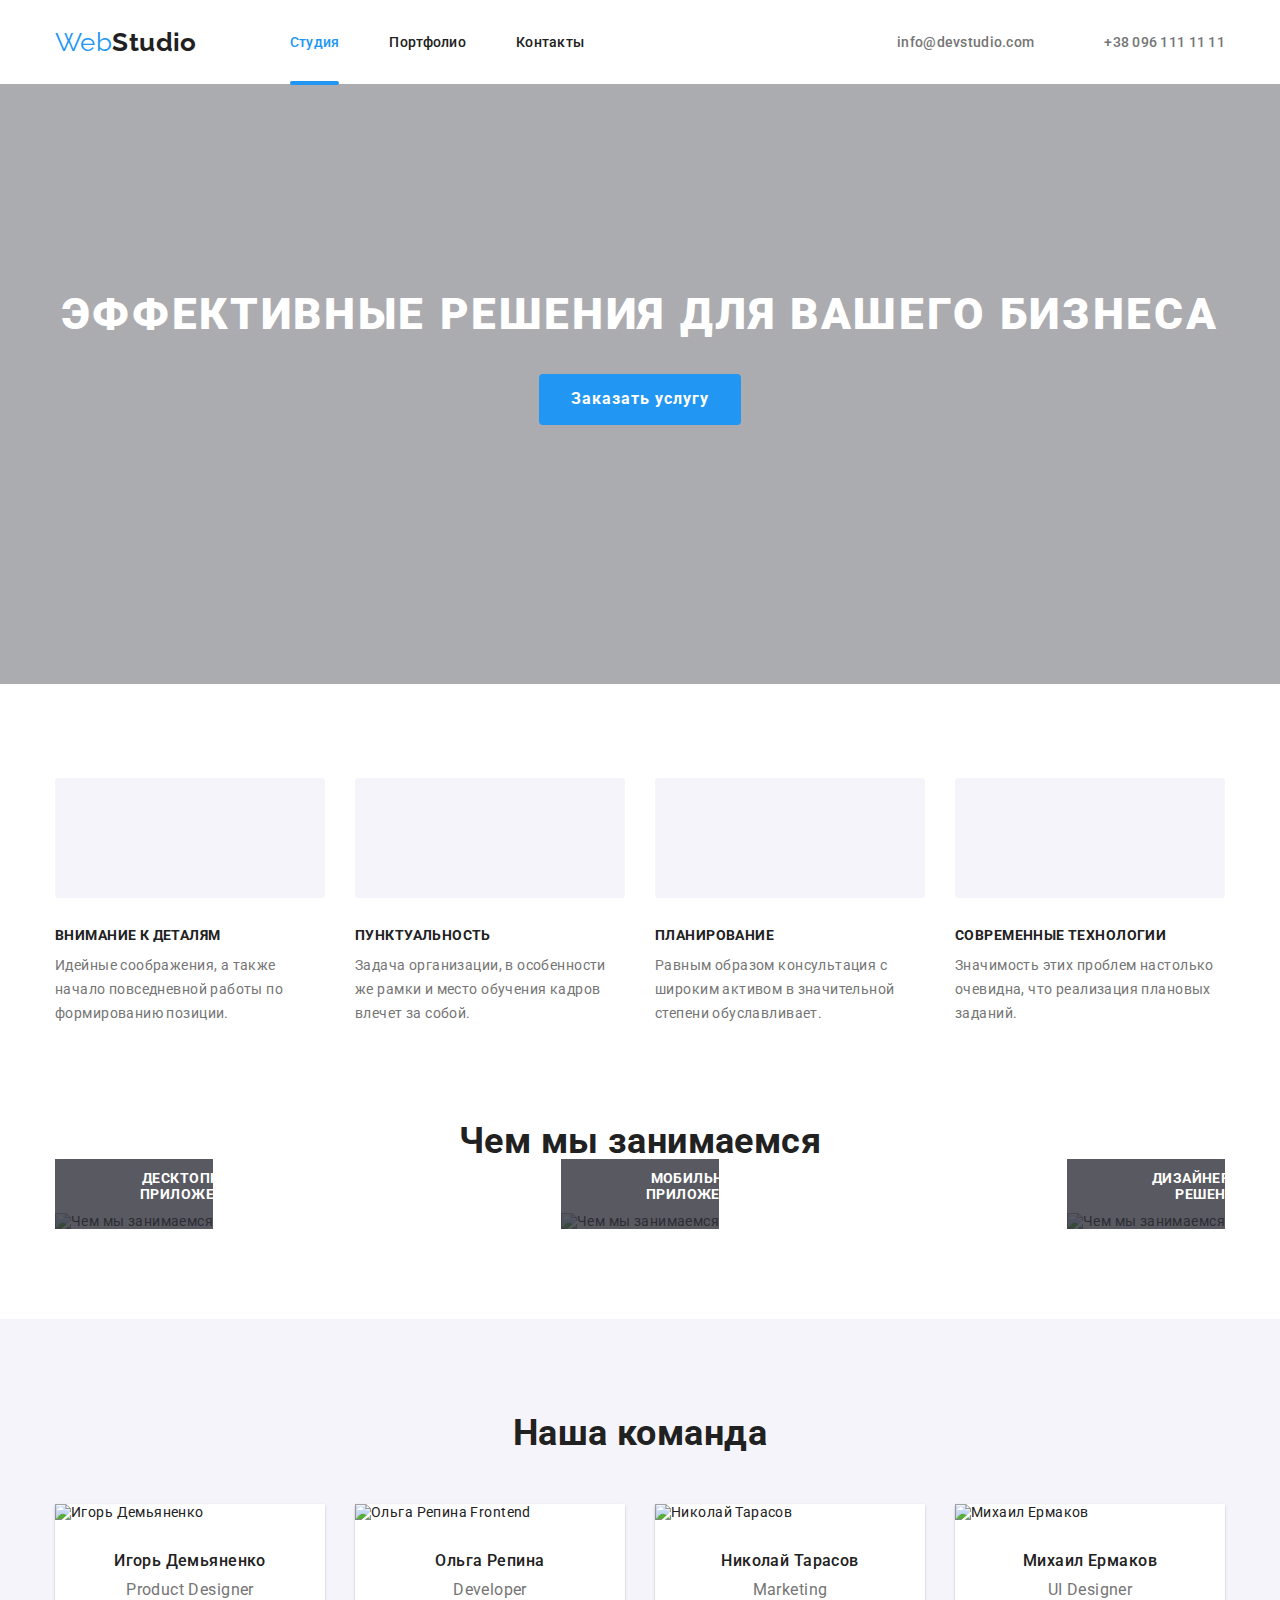
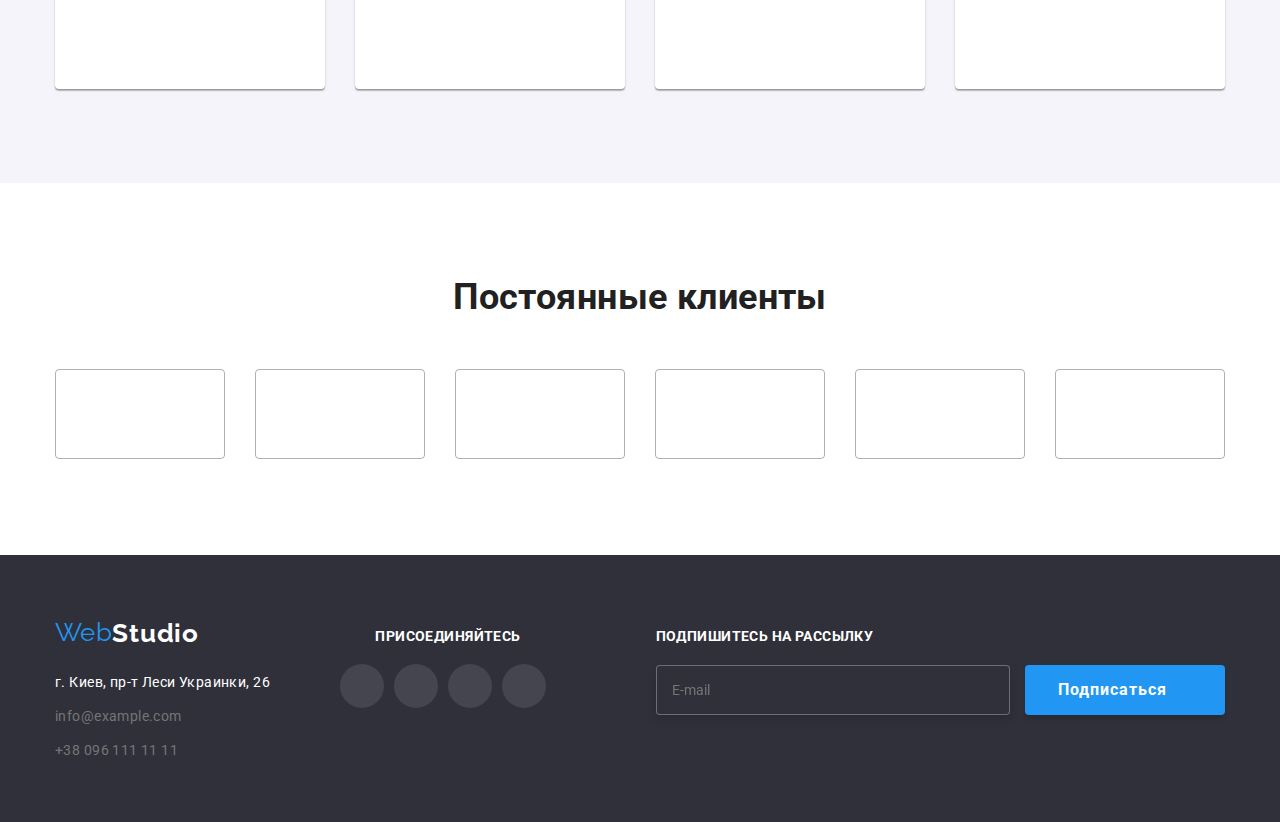
==== commit 8098e99b: "h" ====
--- a/index.html
+++ b/index.html
@@ -433,7 +433,7 @@
                             <p class="subscride__text">Подпишитесь на рассылку</p>
                             <label for="email"></label>     
                                 <input class="subscride__input" type="email" name="email" id="email" placeholder="E-mail"> 
-                                <div class="subscride__wrap">  
+                                <!-- <div class="subscride__wrap">   -->
                                     <button type="submit" class="subscride__button">
                                         <span class="subscride__click">Подписаться
                                             <svg class="subscride__icon">
@@ -441,7 +441,7 @@
                                             </svg>
                                         </span>
                                  </button>
-                        </div> 
+                        <!-- </div>  -->
                     </form>
                     
         </div>
--- a/css/main.css
+++ b/css/main.css
@@ -792,6 +792,9 @@
     display: flex;
     -ms-flex-wrap: wrap;
         flex-wrap: wrap;
+    -webkit-box-align: baseline;
+        -ms-flex-align: baseline;
+            align-items: baseline;
     -webkit-box-orient: horizontal;
     -webkit-box-direction: normal;
         -ms-flex-direction: row;
@@ -892,9 +895,6 @@
 
 /* SOCIAL FOOTER */
 .social-wrap {
-  display: -webkit-box;
-  display: -ms-flexbox;
-  display: flex;
   -webkit-box-orient: vertical;
   -webkit-box-direction: normal;
       -ms-flex-direction: column;
@@ -908,9 +908,6 @@
 }
 @media (min-width: 1199px) {
   .social-wrap {
-    display: -webkit-box;
-    display: -ms-flexbox;
-    display: flex;
     -webkit-box-orient: vertical;
     -webkit-box-direction: normal;
         -ms-flex-direction: column;
@@ -1019,13 +1016,8 @@
 @media (min-width: 1199px) {
   .subscride {
     margin-top: 0;
-    -webkit-box-orient: horizontal;
-    -webkit-box-direction: normal;
-        -ms-flex-direction: row;
-            flex-direction: row;
-    display: -webkit-box;
-    display: -ms-flexbox;
-    display: flex;
+    margin-left: auto;
+    display: block;
   }
 }
 .subscride__text {
@@ -1860,10 +1852,10 @@
   display: -ms-flexbox;
   display: flex;
   background-color: transparent;
-  position: absolute;
   z-index: 30;
   -webkit-transition: fill 250ms cubic-bezier(0.4, 0, 0.2, 1) 250ms;
   transition: fill 250ms cubic-bezier(0.4, 0, 0.2, 1) 250ms;
+  position: relative;
 }
 @media (min-width: 768px) {
   .menu-button {
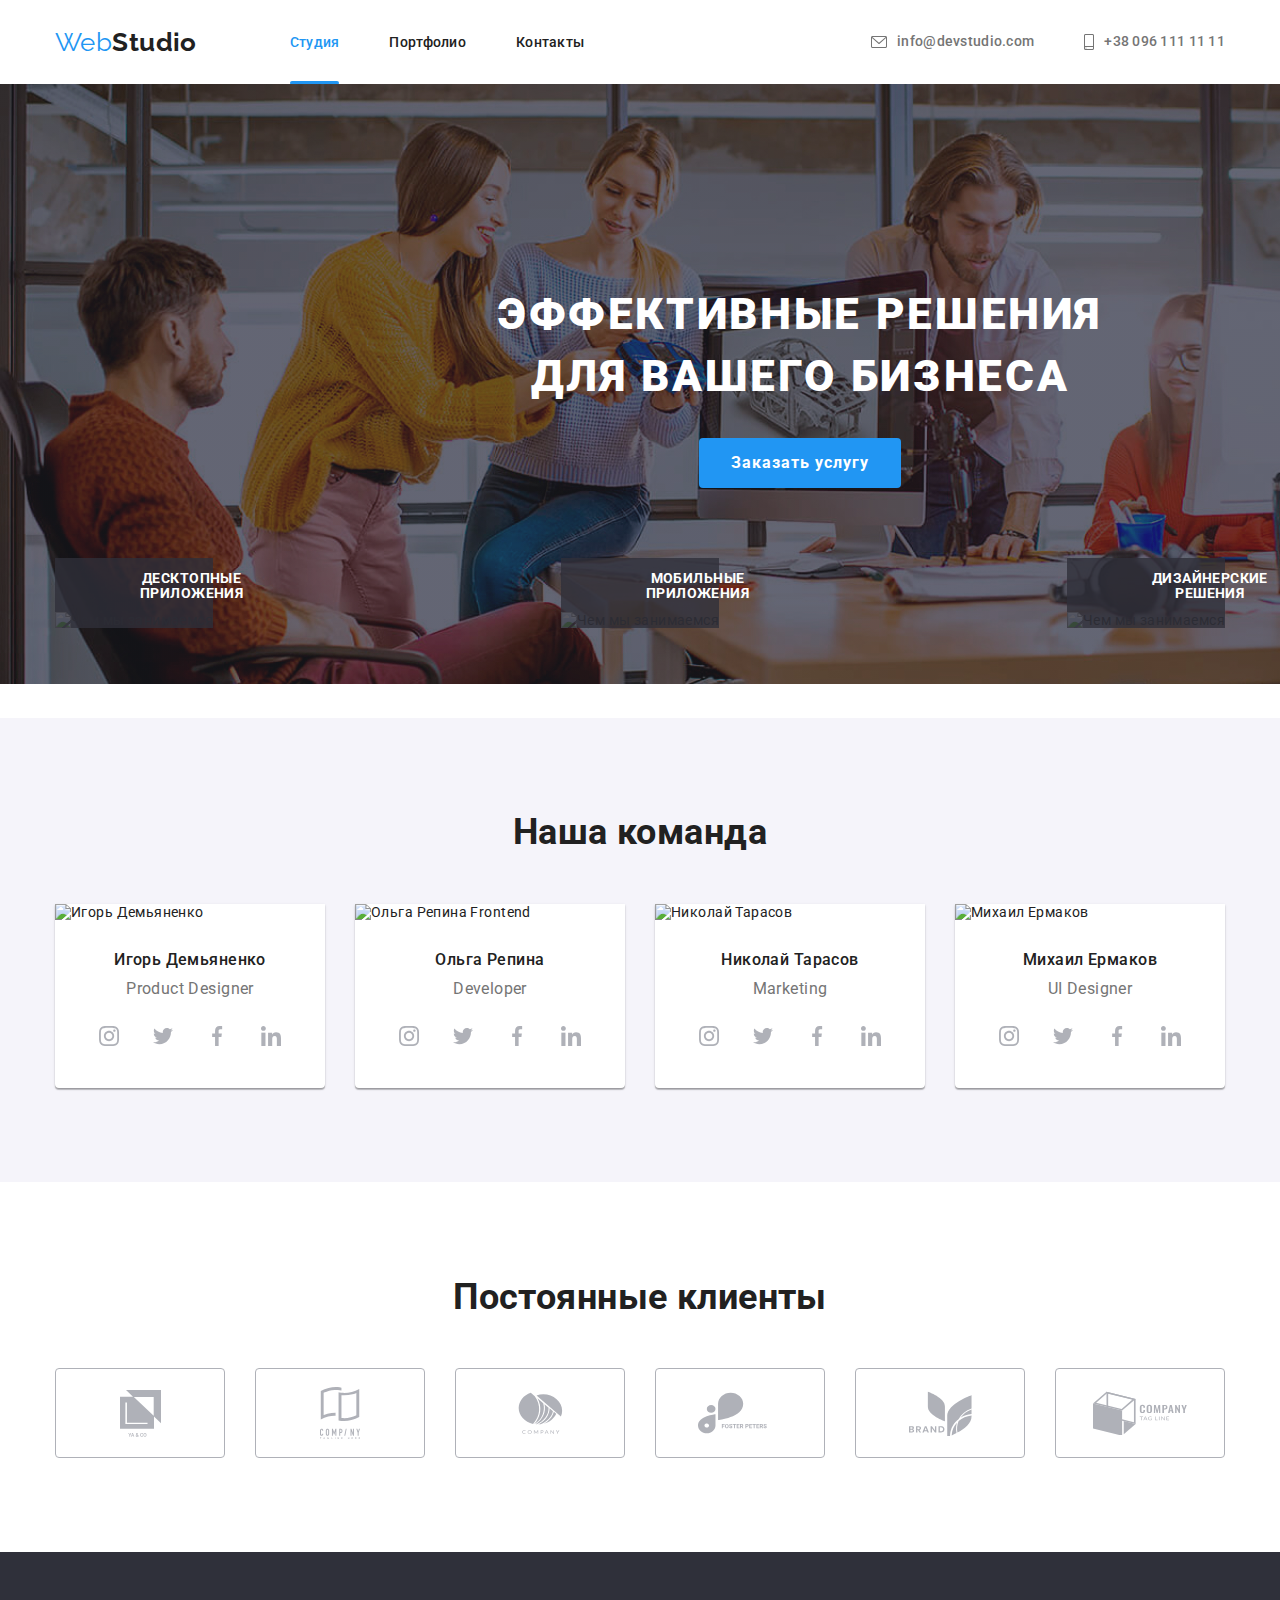
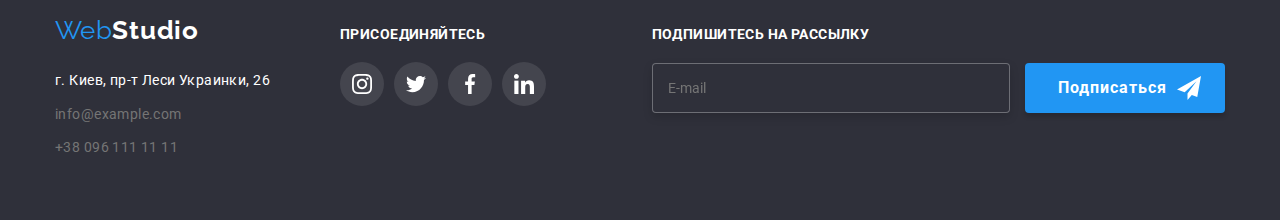
==== commit 35d1d3b9: "р" ====
--- a/index.html
+++ b/index.html
@@ -16,18 +16,19 @@
 </head>
 <body>
     <header class="header">
-     <div class="container header-container">
+     <div class="container header-container">       
                   <nav class="logo-nav">
                     <a class="logo-nav__item" href="">
                     <span class="logo-nav__logo">Web</span><span class="logo-nav__black">Studio</span>
                     </a>
-                </nav>
+                
+                <div class="header-wrap">
                         <ul class="menu-page">
                             <li class="menu-page__item"><a class="menu-page__studio" href="/">Студия</a></li>
                             <li class="menu-page__item"><a class="menu-page__page" href="./portfolio.html">Портфолио</a></li>
                             <li class="menu-page__item"><a class="menu-page__page" href="/">Контакты</a></li>
                         </ul>
-                        
+                    </nav>
                     <ul class="menu-contact">
                         <li class="menu-contact__item">
                             <a class="menu-contact__header" href="meilto:info@devstudio.com">
@@ -41,58 +42,9 @@
                                     <use href="./img/sprite.svg#phone"></use>
                                 </svg>
                             +38 096 111 11 11</a>
-                    </ul>  
-                <nav class="menu-button-wrap">
-                    <button type="button" 
-                    class="menu-button" 
-                    aria-expanded="false"
-                    data-menu-button>
-                        <svg width="40px" height="40px" aria-label="Переключатель мобильного меню">
-                            <use class="icon-cross" href="./img/sprite.svg#cross"></use>
-                            <use class="icon-close" href="./img/sprite.svg#cross-close"></use>
-                        </svg>
-                    </button>
-
-                    <div class="menu-container" data-menu>
-                        <ul class="menu-container__list">
-                            <li class="menu-container__item"><a class="menu-container__link" href="./index.html">Студия</a></li>
-                            <li class="menu-container__item"><a class="menu-container__link" href="./portfolio.html">Портфолио</a></li>
-                            <li class="menu-container__item"><a class="menu-container__link" href="/">Контакты</a></li>
-                        </ul>
-                        <div class="menu-contact-wrap">
-                            <ul class="menu-contact-list">
-                                <li class="menu-contact-list__mob">
-                                    <a href="+380961111111" class="menu-contact-list__link">
-                                        +38 096 111 11 11
-                                    </a>
-                                </li>
-                                <li class="menu-contact-list__mob">
-                                    <a href="meilto:info@devstudio.com"class="menu-contact-list__mel">
-                                        info@devstudio.com
-                                    </a>
-                                </li>
-                            </ul>
-                        </div>
-                        
-
-                        <ul class="social-mob">
-                            <li class="social-mob__item">
-                                <a href="" class="social-mob__link">Instagram<span class="social-mob__span">|</span></a>
-                            </li>
-                            <li class="social-mob__item">
-                                <a href="" class="social-mob__link">Twitter<span class="social-mob__span">|</span></a>
-                            </li>
-                            <li class="social-mob__item">
-                                <a href="" class="social-mob__link">Facebook<span class="social-mob__span">|</span></a>
-                            </li>
-                            <li class="social-mob__item">
-                                <a href="" class="social-mob__link">LinkedIn</a>
-                            </li>
-                        </ul>
-                    </div>
-
-
-                </nav>
+                    </ul> 
+                </div>
+            
      </div>  
     </header>
     <main>
@@ -125,7 +77,7 @@
                             </svg>
                         </div>
                         <h3 class="description__link">Пунктуальность</h3>
-                        <p class="description__text">Задача организации, в особенности же рамки и место обучения кадров влечет за собой.</p>
+                        <p class="description__text">Идейные соображения, а также начало повседневной работы по формированию позиции.</p>
                  </li>
                     <li class="description__item">
                         <div class="description__svg">
@@ -153,9 +105,7 @@
             <h2 class="work__case">Чем мы занимаемся</h2>
             <ul class="work__main">
                 <li class="work__item">
-                        <img class="work__img"
-                        src="./img/maket1.jpg" 
-                        alt="Чем мы занимаемся">
+                        <img class="work__img" src="./img/maket1.jpg" alt="Чем мы занимаемся" >
                         <div class="work__border">
                             <span class="work__link">Десктопные приложения</span>
                         </div>
@@ -180,11 +130,9 @@
                 <h2 class="command">Наша команда</h2>
                 <ul class="command__main">
                     <li class="command__item">
-                        <picture>
-                            <img class="command__img" src="./img/1.jpg"alt="Игорь Демьяненко" width="270"> 
-                        </picture>
+                        <img class="command__img" src="./img/1.jpg" alt="Игорь Демьяненко" width="270">
                         <div class="command__wrap">
-                        <h3 class="command__name">Игорь Демьяненко</h3>
+                            <h3 class="command__name">Игорь Демьяненко</h3>
                         <p class="command__profession">Product Designer</p>
                         <ul class="social">
                             <li class="social__list">
@@ -420,7 +368,7 @@
                                 </svg>
                             </a>
                         </li>
-                        <li class="social-footer__list">
+                        <li class="social-footer__icon">
                             <a href="" class="social-footer__link">
                                 <svg class="social-footer__icon">
                                     <use  href="./img/sprite.svg#linkedin"></use>
@@ -432,18 +380,15 @@
                     <form class="subscride">
                             <p class="subscride__text">Подпишитесь на рассылку</p>
                             <label for="email"></label>     
-                                <input class="subscride__input" type="email" name="email" id="email" placeholder="E-mail"> 
-                                <!-- <div class="subscride__wrap">   -->
-                                    <button type="submit" class="subscride__button">
-                                        <span class="subscride__click">Подписаться
-                                            <svg class="subscride__icon">
-                                                <use href="./img/sprite.svg#subscribe"></use>
-                                            </svg>
-                                        </span>
-                                 </button>
-                        <!-- </div>  -->
+                                <input class="subscride__input" type="email" name="email" id="email" placeholder="E-mail">
+                            <button type="submit" class="subscride__button">
+                               <span class="subscride__click">Подписаться
+                                   <svg class="subscride__icon">
+                                       <use href="./img/sprite.svg#subscribe"></use>
+                                   </svg>
+                               </span>
+                            </button>
                     </form>
-                    
         </div>
     </footer>
 
@@ -455,7 +400,7 @@
                     </svg>
                 </button>
             <form class="modal-form">
-                <span class="modal-form__title">Оставьте свои данные, мы вам перезвоним</span></span>
+                <span class="modal-form__title">Оставьте свои данные, мы вам перезвоним</span>
                 <div class="form-field">
                     <label class="form-field__label" for="name">Имя</label>
                     <input class="form-field__input" type="text" name="name" id="name"/>
@@ -498,7 +443,6 @@
             </form>
         </div> 
     </div>
-    <script src="./js/menu.js"></script>
     <script src="./js/modal.js"></script>
 </body>
 </html>
--- a/css/main.css
+++ b/css/main.css
@@ -1,4 +1,23 @@
 /* base*/
+:root {
+  --main-font:"Raleway", sans-serif;
+  --title-font: "Roboto", sans-serif;
+  --text-color: #212121 ;
+  --title-color: #FFFFFF;
+  --main-color: #757575;
+  --accent-color: #2196F3;
+  --work-fon:#2F303ACC;
+  --button-color: #F5F4FA;
+  --rgba-color:rgba(255, 255, 255, 0.6);
+  --icon-color: #AFB1B8;
+  --fon-color:#2F303A;
+  --border-header:#ECECEC;
+  --picture-fon:#2196F3E5;
+  --border-picture: #EEEEEE;
+  --modal-color:#0000001A;
+  --button-modal:#188CE8;
+}
+
 body {
   font-family: "Roboto", sans-serif;
   /*font-family: 'Raleway', sans-serif;*/
@@ -26,42 +45,12 @@
   margin: 0;
 }
 
-img {
-  display: block;
-  max-width: 100%;
-  height: auto;
-  -o-object-fit: cover;
-     object-fit: cover;
-}
-
 .container {
-  max-width: 1200px;
+  width: 1200px;
   padding-left: 15px;
   padding-right: 15px;
   margin-left: auto;
   margin-right: auto;
-}
-@media (min-width: 1199px) {
-  .container {
-    margin: 0 auto;
-    max-width: 1200px;
-  }
-}
-
-.header-container {
-  display: -webkit-box;
-  display: -ms-flexbox;
-  display: flex;
-  -webkit-box-align: center;
-      -ms-flex-align: center;
-          align-items: center;
-}
-@media (min-width: 320px) and (max-width: 768px) {
-  .header-container {
-    -webkit-box-pack: justify;
-        -ms-flex-pack: justify;
-            justify-content: space-between;
-  }
 }
 
 .section {
@@ -102,7 +91,7 @@
 
 /* CLIENT-SEC */
 .client-section {
-  background-color: #FFFFFF;
+  background-color: var(--title-color);
   padding-top: 94px;
   padding-bottom: 94px;
 }
@@ -110,48 +99,21 @@
 .client {
   font-style: normal;
   font-weight: 700;
-  font-size: 28px;
-  line-height: 1.17;
-  text-align: center;
-  margin-bottom: 30px;
-}
-@media (min-width: 1199px) {
-  .client {
-    font-size: 36px;
-    line-height: 1.16;
-    margin-bottom: 50px;
-  }
+  font-size: 36px;
+  line-height: 42px;
+  text-align: center;
+  margin-bottom: 50px;
 }
 .client__form {
   display: -webkit-box;
   display: -ms-flexbox;
   display: flex;
-  gap: 30px;
   -webkit-box-pack: justify;
       -ms-flex-pack: justify;
           justify-content: space-between;
-  -ms-flex-wrap: wrap;
-      flex-wrap: wrap;
-}
-.client__list {
-  position: relative;
-  -webkit-box-flex: calc(50% - 30px);
-      -ms-flex: calc(50% - 30px);
-          flex: calc(50% - 30px);
-  height: 92px;
-}
-@media (min-width: 768px) {
-  .client__list {
-    -ms-flex-preferred-size: calc((100% - 90px) / 3);
-        flex-basis: calc((100% - 90px) / 3);
-  }
-}
-@media (min-width: 1199px) {
-  .client__list {
-    -webkit-box-flex: calc(16.6666666667% - 150px);
-        -ms-flex: calc(16.6666666667% - 150px);
-            flex: calc(16.6666666667% - 150px);
-  }
+}
+.client__list:not(:last-child) {
+  margin-right: 30px;
 }
 .client__link {
   display: -webkit-box;
@@ -163,7 +125,7 @@
   -webkit-box-align: center;
       -ms-flex-align: center;
           align-items: center;
-  width: 100%;
+  width: 170px;
   height: 90px;
   color: var(--accent-color);
   border: 1px solid var(--icon-color);
@@ -204,7 +166,6 @@
   border-radius: 4px;
   -webkit-transition: opacity 250ms cubic-bezier(0.4, 0, 0.2, 1) 250ms;
   transition: opacity 250ms cubic-bezier(0.4, 0, 0.2, 1) 250ms;
-  overflow-y: scroll;
 }
 .modal.is-hidden {
   opacity: 0;
@@ -216,7 +177,7 @@
 }
 
 .modal-inner {
-  position: relative;
+  position: absolute;
   padding: 40px;
   left: 50%;
   top: 50%;
@@ -232,14 +193,6 @@
   transition: transform 250ms cubic-bezier(0.4, 0, 0.2, 1) 250ms;
   transition: transform 250ms cubic-bezier(0.4, 0, 0.2, 1) 250ms, -webkit-transform 250ms cubic-bezier(0.4, 0, 0.2, 1) 250ms;
 }
-@media (min-width: 420px) {
-  .modal-inner {
-    width: 450px;
-    height: 609px;
-    margin-top: 93px;
-    margin-bottom: 93px;
-  }
-}
 .modal-inner__button {
   position: absolute;
   top: 8px;
@@ -269,11 +222,6 @@
   color: var(--accent-color);
 }
 
-@media (max-width: 1199px) {
-  .modal-form {
-    width: 370px;
-  }
-}
 .modal-form__title {
   font-weight: 700;
   font-size: 20px;
@@ -282,16 +230,6 @@
   letter-spacing: 0.03em;
   color: var(--text-color);
   z-index: 2;
-}
-@media (max-width: 1200px) {
-  .modal-form__title {
-    display: -webkit-box;
-    display: -ms-flexbox;
-    display: flex;
-    -webkit-box-pack: center;
-        -ms-flex-pack: center;
-            justify-content: center;
-  }
 }
 
 /* form-field */
@@ -301,7 +239,7 @@
   display: block;
   /* form-field */
 }
-.form-field__label {
+.form-field .form-field__label {
   color: var(--main-color);
   display: block;
   margin-bottom: 5px;
@@ -364,12 +302,6 @@
           box-sizing: border-box;
   border-radius: 4px;
 }
-@media (max-width: 1200px) {
-  .form-field__texrea {
-    width: 370px;
-    height: 120px;
-  }
-}
 .form-field__texrea:focus {
   border-color: var(--accent-color);
   outline: none;
@@ -404,13 +336,6 @@
   color: var(--main-color);
   cursor: pointer;
 }
-@media (max-width: 1200px) {
-  .modal-treaty__treaty {
-    font-size: 12px;
-    line-height: 14px;
-    margin-left: 0%;
-  }
-}
 .modal-treaty__checkbox {
   position: absolute;
   -webkit-appearance: none;
@@ -438,12 +363,6 @@
   /* identical to box height, or 171% */
   letter-spacing: 0.03em;
   color: var(--accent-color);
-}
-@media (max-width: 1200px) {
-  .modal-treaty__contract {
-    font-size: 12px;
-    line-height: 14px;
-  }
 }
 .modal-treaty__button {
   font-weight: 700;
@@ -481,6 +400,321 @@
 
 /* MODAL-SECTION */
 /* SOCIAL */
+.social {
+  display: -webkit-box;
+  display: -ms-flexbox;
+  display: flex;
+  -webkit-box-pack: justify;
+      -ms-flex-pack: justify;
+          justify-content: space-between;
+}
+.social__link {
+  width: 44px;
+  height: 44px;
+  display: -webkit-box;
+  display: -ms-flexbox;
+  display: flex;
+  -webkit-box-pack: center;
+      -ms-flex-pack: center;
+          justify-content: center;
+  -webkit-box-align: center;
+      -ms-flex-align: center;
+          align-items: center;
+  background-color: var(--title-color);
+  border-radius: 50%;
+  -webkit-transition: background-color 250ms cubic-bezier(0.4, 0, 0.2, 1);
+  transition: background-color 250ms cubic-bezier(0.4, 0, 0.2, 1);
+}
+.social__link:hover, .social__link:focus {
+  background-color: var(--accent-color);
+  outline: none;
+}
+.social__link:hover .social__icon, .social__link:focus .social__icon {
+  fill: var(--title-color);
+}
+.social__icon {
+  width: 20px;
+  height: 20px;
+  fill: var(--icon-color);
+}
+.social__icon:hover {
+  fill: var(--title-color);
+}
+
+/* social-FOOTER */
+.social-section {
+  display: -webkit-box;
+  display: -ms-flexbox;
+  display: flex;
+  -webkit-box-align: baseline;
+      -ms-flex-align: baseline;
+          align-items: baseline;
+}
+
+.footer-iner {
+  -webkit-box-pack: justify;
+      -ms-flex-pack: justify;
+          justify-content: space-between;
+  -ms-flex-wrap: wrap;
+      flex-wrap: wrap;
+  margin-right: 70px;
+}
+
+/* SOCIAL-FOOTER */
+/* layout*/
+.menu-command {
+  background-color: var(--button-color);
+}
+
+.command {
+  font-weight: 700;
+  font-size: 36px;
+  text-align: center;
+  color: var(--text-color);
+  margin-bottom: 50px;
+}
+.command__main {
+  display: -webkit-box;
+  display: -ms-flexbox;
+  display: flex;
+}
+.command__item {
+  background: var(--title-color);
+  /* material shadow v1 */
+  -webkit-box-shadow: 0px 1px 3px rgba(0, 0, 0, 0.12), 0px 1px 1px rgba(0, 0, 0, 0.14), 0px 2px 1px rgba(0, 0, 0, 0.2);
+          box-shadow: 0px 1px 3px rgba(0, 0, 0, 0.12), 0px 1px 1px rgba(0, 0, 0, 0.14), 0px 2px 1px rgba(0, 0, 0, 0.2);
+  border-radius: 0px 0px 4px 4px;
+}
+.command__item:not(:last-child) {
+  margin-right: 30px;
+}
+.command__img {
+  display: block;
+  max-width: 100%;
+  height: auto;
+}
+.command__wrap {
+  padding: 30px 32px;
+}
+.command__name {
+  font-weight: 500;
+  font-size: 16px;
+  line-height: 1.2;
+  /* identical to box height */
+  text-align: center;
+  margin-bottom: 10px;
+  color: var(--text-color);
+}
+.command__profession {
+  font-size: 16px;
+  line-height: 1.2;
+  /* identical to box height */
+  text-align: center;
+  color: var(--main-color);
+  margin-bottom: 16px;
+}
+
+.description {
+  display: -webkit-box;
+  display: -ms-flexbox;
+  display: flex;
+  -webkit-box-pack: center;
+      -ms-flex-pack: center;
+          justify-content: center;
+}
+.description__item {
+  width: calc((100% - 90px) / 4);
+}
+.description__svg {
+  display: -webkit-box;
+  display: -ms-flexbox;
+  display: flex;
+  -webkit-box-pack: center;
+      -ms-flex-pack: center;
+          justify-content: center;
+  -webkit-box-align: center;
+      -ms-flex-align: center;
+          align-items: center;
+  padding: 25px 100px;
+  margin-bottom: 30px;
+  background-color: var(--button-color);
+  border-radius: 4px;
+}
+.description__link {
+  font-size: 14px;
+  font-weight: 700;
+  line-height: 1.1;
+  color: var(--text-color);
+  text-transform: uppercase;
+  margin-bottom: 10px;
+  -webkit-box-align: center;
+      -ms-flex-align: center;
+          align-items: center;
+}
+.description__text {
+  line-height: 1.7;
+  /* or 171% */
+  -webkit-box-align: center;
+      -ms-flex-align: center;
+          align-items: center;
+  color: var(--main-color);
+}
+.description__item {
+  list-style-type: none;
+}
+.description__text {
+  line-height: 1.7;
+  /* or 171% */
+  color: var(--main-color);
+}
+
+.work {
+  padding-top: 0;
+  padding-bottom: 90px;
+}
+.work .work__case {
+  font-weight: 700;
+  font-size: 36px;
+  line-height: 1.2;
+  text-align: center;
+  color: var(--text-color);
+  margin-bottom: 50px;
+  color: var(--text-color);
+}
+.work__main {
+  display: -webkit-box;
+  display: -ms-flexbox;
+  display: flex;
+  -webkit-box-pack: justify;
+      -ms-flex-pack: justify;
+          justify-content: space-between;
+}
+.work__item {
+  display: -webkit-box;
+  display: -ms-flexbox;
+  display: flex;
+  -webkit-box-orient: vertical;
+  -webkit-box-direction: normal;
+      -ms-flex-direction: column;
+          flex-direction: column;
+  -ms-flex-wrap: wrap;
+      flex-wrap: wrap;
+  position: relative;
+}
+.work__item:not(:last-child) {
+  margin-right: 30px;
+}
+.work__img {
+  position: relative;
+  display: block;
+  max-width: 100%;
+  height: auto;
+}
+.work__border {
+  width: 100%;
+  height: 70px;
+  position: absolute;
+  background-color: var(--work-fon);
+  z-index: 1;
+  bottom: 0;
+}
+.work__link {
+  display: block;
+  position: absolute;
+  left: 85px;
+  bottom: 27px;
+  font-style: normal;
+  font-weight: 700;
+  font-size: 14px;
+  line-height: 1.1;
+  text-align: center;
+  letter-spacing: 0.03em;
+  text-transform: uppercase;
+  color: var(--title-color);
+}
+
+.footer {
+  background-color: var(--fon-color);
+  padding-top: 60px;
+  padding-bottom: 60px;
+}
+
+.social-section {
+  display: -webkit-box;
+  display: -ms-flexbox;
+  display: flex;
+  -webkit-box-align: baseline;
+      -ms-flex-align: baseline;
+          align-items: baseline;
+}
+
+.footer-iner {
+  -webkit-box-pack: justify;
+      -ms-flex-pack: justify;
+          justify-content: space-between;
+  -ms-flex-wrap: wrap;
+      flex-wrap: wrap;
+  margin-right: 70px;
+}
+.footer-iner__main {
+  display: inline-block;
+  margin-bottom: 20px;
+  text-decoration: none;
+}
+.footer-iner__footer {
+  font-family: "Raleway", sans-serif;
+  font-size: 26px;
+  line-height: 1.2;
+  -ms-flex-negative: 0;
+      flex-shrink: 0;
+  color: var(--accent-color);
+}
+.footer-iner__white-footer {
+  font-weight: 700;
+  font-family: "Raleway", sans-serif;
+  font-size: 26px;
+  line-height: 1.4;
+  letter-spacing: 0.03em;
+  color: var(--title-color);
+}
+
+.footer-contact__item:not(:last-child) {
+  margin-bottom: 10px;
+}
+.footer-contact__item {
+  font-style: normal;
+}
+.footer-contact__address {
+  line-height: 1.7;
+  cursor: default;
+  font-style: normal;
+  text-decoration: none;
+  /* or 171% */
+  color: var(--title-color);
+}
+.footer-contact__contact {
+  line-height: 1.7;
+  color: var(--main-color);
+  font-style: normal;
+  -webkit-transition: color 250ms cubic-bezier(0.4, 0, 0.2, 1) 250ms;
+  transition: color 250ms cubic-bezier(0.4, 0, 0.2, 1) 250ms;
+  text-decoration: none;
+}
+.footer-contact__contact:hover, .footer-contact__contact:focus {
+  color: var(--accent-color);
+}
+
+/* SOCIAL FOOTER */
+.social-wrap {
+  display: -webkit-box;
+  display: -ms-flexbox;
+  display: flex;
+  -webkit-box-orient: vertical;
+  -webkit-box-direction: normal;
+      -ms-flex-direction: column;
+          flex-direction: column;
+}
+
 .title-social {
   font-style: normal;
   font-weight: 700;
@@ -493,456 +727,11 @@
   /* SOCIAL-TITLE */
   color: var(--title-color);
 }
-@media (max-width: 1200px) {
-  .title-social {
-    display: -webkit-box;
-    display: -ms-flexbox;
-    display: flex;
-    -webkit-box-pack: center;
-        -ms-flex-pack: center;
-            justify-content: center;
-  }
-}
-
-.social {
-  display: -webkit-box;
-  display: -ms-flexbox;
-  display: flex;
-  -webkit-box-pack: justify;
-      -ms-flex-pack: justify;
-          justify-content: space-between;
-}
-@media (min-width: 768px) and (max-width: 1199px) {
-  .social {
-    -webkit-box-pack: center;
-        -ms-flex-pack: center;
-            justify-content: center;
-  }
-}
-.social__list {
-  margin-right: 10px;
-}
-.social__link {
-  width: 44px;
-  height: 44px;
-  display: -webkit-box;
-  display: -ms-flexbox;
-  display: flex;
-  -webkit-box-pack: center;
-      -ms-flex-pack: center;
-          justify-content: center;
-  -webkit-box-align: center;
-      -ms-flex-align: center;
-          align-items: center;
-  background-color: var(--title-color);
-  border-radius: 50%;
-  -webkit-transition: background-color 250ms cubic-bezier(0.4, 0, 0.2, 1);
-  transition: background-color 250ms cubic-bezier(0.4, 0, 0.2, 1);
-}
-.social__link:hover, .social__link:focus {
-  background-color: var(--accent-color);
-  outline: none;
-}
-.social__link:hover .social__icon, .social__link:focus .social__icon {
-  fill: var(--title-color);
-}
-.social__icon {
-  width: 20px;
-  height: 20px;
-  fill: var(--icon-color);
-}
-.social__icon:hover {
-  fill: var(--title-color);
-}
-
-/* social-FOOTER */
-.social-section {
-  display: -webkit-box;
-  display: -ms-flexbox;
-  display: flex;
-  -webkit-box-align: baseline;
-      -ms-flex-align: baseline;
-          align-items: baseline;
-}
-
-/* SOCIAL-FOOTER */
-/* layout*/
-.menu-command {
-  background-color: var(--button-color);
-}
-
-.command {
-  font-weight: 700;
-  font-size: 36px;
-  text-align: center;
-  color: var(--text-color);
-  margin-bottom: 50px;
-}
-.command__main {
-  display: -webkit-box;
-  display: -ms-flexbox;
-  display: flex;
-}
-@media screen and (max-width: 767px) {
-  .command__main {
-    display: -webkit-box;
-    display: -ms-flexbox;
-    display: flex;
-    -webkit-box-orient: vertical;
-    -webkit-box-direction: normal;
-        -ms-flex-direction: column;
-            flex-direction: column;
-    -webkit-box-align: center;
-        -ms-flex-align: center;
-            align-items: center;
-  }
-}
-@media (min-width: 768px) {
-  .command__main {
-    -ms-flex-wrap: wrap;
-        flex-wrap: wrap;
-    display: -webkit-box;
-    display: -ms-flexbox;
-    display: flex;
-    gap: 30px;
-  }
-}
-.command__item {
-  background: var(--title-color);
-  /* material shadow v1 */
-  width: 100%;
-  -webkit-box-shadow: 0px 1px 3px rgba(0, 0, 0, 0.12), 0px 1px 1px rgba(0, 0, 0, 0.14), 0px 2px 1px rgba(0, 0, 0, 0.2);
-          box-shadow: 0px 1px 3px rgba(0, 0, 0, 0.12), 0px 1px 1px rgba(0, 0, 0, 0.14), 0px 2px 1px rgba(0, 0, 0, 0.2);
-  border-radius: 0px 0px 4px 4px;
-}
-@media screen and (max-width: 767px) {
-  .command__item {
-    -webkit-box-flex: 100%;
-        -ms-flex: 100%;
-            flex: 100%;
-    margin-bottom: 30px;
-  }
-}
-@media (min-width: 768px) {
-  .command__item {
-    -webkit-box-flex: calc(50% - 60px);
-        -ms-flex: calc(50% - 60px);
-            flex: calc(50% - 60px);
-  }
-}
-@media (min-width: 1199px) {
-  .command__item {
-    width: 270px;
-    -webkit-box-flex: calc(25% - 90px);
-        -ms-flex: calc(25% - 90px);
-            flex: calc(25% - 90px);
-  }
-}
-.command__img {
-  width: 100%;
-  -o-object-fit: cover;
-     object-fit: cover;
-}
-.command__wrap {
-  padding: 30px 32px;
-}
-.command__name {
-  font-weight: 500;
-  font-size: 16px;
-  line-height: 1.2;
-  /* identical to box height */
-  text-align: center;
-  margin-bottom: 10px;
-  color: var(--text-color);
-}
-.command__profession {
-  font-size: 16px;
-  line-height: 1.2;
-  /* identical to box height */
-  text-align: center;
-  color: var(--main-color);
-  margin-bottom: 16px;
-}
-
-.description {
-  display: -webkit-box;
-  display: -ms-flexbox;
-  display: flex;
-  -ms-flex-wrap: wrap;
-      flex-wrap: wrap;
-  max-width: 100%;
-  gap: 30px;
-}
-@media (min-width: 479px) {
-  .description {
-    max-width: 100%;
-    display: -webkit-box;
-    display: -ms-flexbox;
-    display: flex;
-    -ms-flex-wrap: wrap;
-        flex-wrap: wrap;
-    gap: 30px;
-  }
-}
-.description__item {
-  width: 100%;
-}
-@media (min-width: 768px) {
-  .description__item {
-    -webkit-box-flex: calc((100% - 90px) / 2);
-        -ms-flex: calc((100% - 90px) / 2);
-            flex: calc((100% - 90px) / 2);
-  }
-}
-@media (min-width: 1199px) {
-  .description__item {
-    -webkit-box-flex: calc(25% - 90px);
-        -ms-flex: calc(25% - 90px);
-            flex: calc(25% - 90px);
-  }
-}
-.description__svg {
-  display: -webkit-box;
-  display: -ms-flexbox;
-  display: flex;
-  -webkit-box-pack: center;
-      -ms-flex-pack: center;
-          justify-content: center;
-  -webkit-box-align: center;
-      -ms-flex-align: center;
-          align-items: center;
-  padding: 25px 100px;
-  margin-bottom: 30px;
-  background-color: var(--button-color);
-  border-radius: 4px;
-}
-.description__link {
-  font-weight: 700;
-  font-size: 14px;
-  line-height: 1.14;
-  letter-spacing: 0.03em;
-  text-transform: uppercase;
-  color: #212121;
-  margin-bottom: 10px;
-  text-align: center;
-}
-@media (min-width: 1199px) {
-  .description__link {
-    text-align: left;
-  }
-}
-.description__text {
-  line-height: 1.7;
-  /* or 171% */
-  -webkit-box-align: center;
-      -ms-flex-align: center;
-          align-items: center;
-  color: var(--main-color);
-}
-.description__item {
-  list-style-type: none;
-}
-.description__text {
-  line-height: 1.7;
-  /* or 171% */
-  color: var(--main-color);
-}
-
-.footer {
-  background-color: var(--fon-color);
-  padding-top: 60px;
-  padding-bottom: 60px;
-}
-
-.social-section {
-  display: -webkit-box;
-  display: -ms-flexbox;
-  display: flex;
-  -webkit-box-align: baseline;
-      -ms-flex-align: baseline;
-          align-items: baseline;
-  -webkit-box-orient: vertical;
-  -webkit-box-direction: normal;
-      -ms-flex-direction: column;
-          flex-direction: column;
-  -webkit-box-align: center;
-      -ms-flex-align: center;
-          align-items: center;
-}
-@media (min-width: 768px) and (max-width: 1199px) {
-  .social-section {
-    display: -webkit-box;
-    display: -ms-flexbox;
-    display: flex;
-    -ms-flex-wrap: wrap;
-        flex-wrap: wrap;
-    -ms-flex-pack: distribute;
-        justify-content: space-around;
-    -webkit-box-orient: horizontal;
-    -webkit-box-direction: normal;
-        -ms-flex-direction: row;
-            flex-direction: row;
-    max-width: 768px;
-  }
-}
-@media (min-width: 1199px) {
-  .social-section {
-    display: -webkit-box;
-    display: -ms-flexbox;
-    display: flex;
-    -ms-flex-wrap: wrap;
-        flex-wrap: wrap;
-    -webkit-box-align: baseline;
-        -ms-flex-align: baseline;
-            align-items: baseline;
-    -webkit-box-orient: horizontal;
-    -webkit-box-direction: normal;
-        -ms-flex-direction: row;
-            flex-direction: row;
-  }
-}
-
-.footer-iner {
-  -webkit-box-pack: justify;
-      -ms-flex-pack: justify;
-          justify-content: space-between;
-  -ms-flex-wrap: wrap;
-      flex-wrap: wrap;
-}
-@media (min-width: 1199px) {
-  .footer-iner {
-    -webkit-box-pack: justify;
-    -ms-flex-pack: justify;
-    justify-content: space-between;
-    -ms-flex-wrap: wrap;
-    flex-wrap: wrap;
-    margin-right: 70px;
-  }
-}
-.footer-iner__main {
-  display: inline-block;
-  margin-bottom: 20px;
-  text-decoration: none;
-  -webkit-box-align: center;
-      -ms-flex-align: center;
-          align-items: center;
-  -webkit-box-pack: center;
-      -ms-flex-pack: center;
-          justify-content: center;
-  display: -webkit-box;
-  display: -ms-flexbox;
-  display: flex;
-}
-@media (min-width: 1199px) {
-  .footer-iner__main {
-    -webkit-box-pack: start;
-        -ms-flex-pack: start;
-            justify-content: flex-start;
-  }
-}
-.footer-iner__footer {
-  font-family: "Raleway", sans-serif;
-  font-size: 26px;
-  line-height: 1.2;
-  -ms-flex-negative: 0;
-      flex-shrink: 0;
-  color: var(--accent-color);
-}
-.footer-iner__white-footer {
-  font-weight: 700;
-  font-family: "Raleway", sans-serif;
-  font-size: 26px;
-  line-height: 1.4;
-  letter-spacing: 0.03em;
-  color: var(--title-color);
-}
-
-.footer-contact {
-  text-align: center;
-  margin-bottom: 50px;
-}
-@media (min-width: 1199px) {
-  .footer-contact {
-    margin-bottom: 0;
-    text-align: start;
-  }
-}
-.footer-contact__item:not(:last-child) {
-  margin-bottom: 10px;
-}
-.footer-contact__item {
-  font-style: normal;
-}
-.footer-contact__address {
-  line-height: 1.7;
-  cursor: default;
-  font-style: normal;
-  text-decoration: none;
-  /* or 171% */
-  color: var(--title-color);
-}
-.footer-contact__contact {
-  line-height: 1.7;
-  color: var(--main-color);
-  font-style: normal;
-  -webkit-transition: color 250ms cubic-bezier(0.4, 0, 0.2, 1) 250ms;
-  transition: color 250ms cubic-bezier(0.4, 0, 0.2, 1) 250ms;
-  text-decoration: none;
-}
-.footer-contact__contact:hover, .footer-contact__contact:focus {
-  color: var(--accent-color);
-}
-
-/* SOCIAL FOOTER */
-.social-wrap {
-  -webkit-box-orient: vertical;
-  -webkit-box-direction: normal;
-      -ms-flex-direction: column;
-          flex-direction: column;
-  text-align: center;
-}
-@media (min-width: 768px) {
-  .social-wrap {
-    margin-bottom: 100px;
-  }
-}
-@media (min-width: 1199px) {
-  .social-wrap {
-    -webkit-box-orient: vertical;
-    -webkit-box-direction: normal;
-        -ms-flex-direction: column;
-            flex-direction: column;
-    margin-bottom: 30px;
-  }
-}
-
-.title-social {
-  font-style: normal;
-  font-weight: 700;
-  font-size: 14px;
-  line-height: 16px;
-  letter-spacing: 0.03em;
-  text-transform: uppercase;
-  /* SOCIAL-TITLE */
-  margin-bottom: 20px;
-  /* SOCIAL-TITLE */
-  color: var(--title-color);
-}
 
 .social-footer {
   display: -webkit-box;
   display: -ms-flexbox;
   display: flex;
-}
-@media (min-width: 768px) and (max-width: 1199px) {
-  .social-footer {
-    display: -webkit-box;
-    display: -ms-flexbox;
-    display: flex;
-    -webkit-box-pack: center;
-        -ms-flex-pack: center;
-            justify-content: center;
-  }
 }
 .social-footer__link {
   width: 44px;
@@ -984,41 +773,6 @@
 /* footer-subscribe*/
 .subscride {
   margin-left: auto;
-  display: -webkit-box;
-  display: -ms-flexbox;
-  display: flex;
-  margin-left: 0;
-  margin-top: 60px;
-  -webkit-box-orient: vertical;
-  -webkit-box-direction: normal;
-      -ms-flex-direction: column;
-          flex-direction: column;
-  -webkit-box-align: center;
-      -ms-flex-align: center;
-          align-items: center;
-}
-@media (min-width: 768px) and (max-width: 1199px) {
-  .subscride {
-    display: -webkit-box;
-    display: -ms-flexbox;
-    display: flex;
-    margin-left: 0;
-    -webkit-box-orient: vertical;
-    -webkit-box-direction: normal;
-        -ms-flex-direction: column;
-            flex-direction: column;
-    -webkit-box-align: center;
-        -ms-flex-align: center;
-            align-items: center;
-    margin-top: 0;
-  }
-}
-@media (min-width: 1199px) {
-  .subscride {
-    margin-top: 0;
-    margin-left: auto;
-    display: block;
-  }
 }
 .subscride__text {
   font-weight: 700;
@@ -1029,21 +783,9 @@
   color: var(--title-color);
   margin-bottom: 20px;
 }
-@media (min-width: 768px) and (max-width: 1199px) {
-  .subscride__text {
-    text-align: center;
-  }
-}
-@media (min-width: 1199px) {
-  .subscride__text {
-    display: -webkit-box;
-    display: -ms-flexbox;
-    display: flex;
-  }
-}
 .subscride__input {
   padding: 15px 15px;
-  width: 100%;
+  width: 358px;
   height: 50px;
   background-color: var(--fon-color);
   color: var(--title-color);
@@ -1055,18 +797,6 @@
   border-radius: 4px;
   -webkit-transition: border 250ms cubic-bezier(0.4, 0, 0.2, 1);
   transition: border 250ms cubic-bezier(0.4, 0, 0.2, 1);
-  margin-bottom: 20px;
-}
-@media (min-width: 479px) {
-  .subscride__input {
-    width: 450px;
-  }
-}
-@media (min-width: 1199px) {
-  .subscride__input {
-    width: 354px;
-    margin-bottom: 0;
-  }
 }
 .subscride__input:focus {
   border-color: var(--accent-color);
@@ -1108,13 +838,6 @@
 /* MODAL SECTION */
 .header-portfolio {
   border-bottom: 1px solid var(--border-header);
-  position: relative;
-}
-@media (min-width: 768px) and (max-width: 1200px) {
-  .header-portfolio .container {
-    width: 768px;
-    position: relative;
-  }
 }
 
 .portfolio-nav {
@@ -1157,11 +880,6 @@
   -webkit-box-align: center;
       -ms-flex-align: center;
           align-items: center;
-}
-@media (max-width: 768px) {
-  .portfolio-page {
-    display: none;
-  }
 }
 .portfolio-page__item {
   display: -webkit-inline-box;
@@ -1262,10 +980,18 @@
 }
 
 .header {
-  position: relative;
   border-bottom: var(--title-color);
 }
 
+.header-container {
+  display: -webkit-box;
+  display: -ms-flexbox;
+  display: flex;
+  -webkit-box-align: center;
+      -ms-flex-align: center;
+          align-items: center;
+}
+
 .logo-nav {
   display: -webkit-box;
   display: -ms-flexbox;
@@ -1273,19 +999,6 @@
   -webkit-box-align: center;
       -ms-flex-align: center;
           align-items: center;
-}
-@media (min-width: 220px) and (max-width: 768px) {
-  .logo-nav {
-    display: -webkit-box;
-    display: -ms-flexbox;
-    display: flex;
-    -webkit-box-align: center;
-        -ms-flex-align: center;
-            align-items: center;
-    -webkit-box-pack: justify;
-        -ms-flex-pack: justify;
-            justify-content: space-between;
-  }
 }
 .logo-nav__item {
   display: inline-block;
@@ -1306,7 +1019,7 @@
   font-weight: 700;
   font-family: "Raleway", sans-serif;
   font-size: 26px;
-  line-height: 1.4;
+  Line-height: 1.4;
   color: var(--text-color);
 }
 
@@ -1314,14 +1027,6 @@
   display: -webkit-box;
   display: -ms-flexbox;
   display: flex;
-  -webkit-box-align: center;
-      -ms-flex-align: center;
-          align-items: center;
-}
-@media (max-width: 768px) {
-  .menu-page {
-    display: none;
-  }
 }
 .menu-page__item {
   padding-top: 32px;
@@ -1381,40 +1086,17 @@
   display: -webkit-box;
   display: -ms-flexbox;
   display: flex;
+  -webkit-box-align: center;
+      -ms-flex-align: center;
+          align-items: center;
   margin-left: auto;
-}
-@media (max-width: 1200px) {
-  .menu-contact {
-    margin-left: auto;
-    -webkit-box-orient: vertical;
-    -webkit-box-direction: normal;
-        -ms-flex-direction: column;
-            flex-direction: column;
-  }
-}
-@media (max-width: 768px) {
-  .menu-contact {
-    display: none;
-  }
 }
 .menu-contact__item {
   padding-top: 32px;
-  padding-bottom: 30px;
-}
-@media (min-width: 768px) and (max-width: 1199px) {
-  .menu-contact__item {
-    padding: 0%;
-    height: 14px;
-  }
+  padding-bottom: 32px;
 }
 .menu-contact__item:not(:last-child) {
   margin-right: 50px;
-}
-@media (min-width: 768px) and (max-width: 1199px) {
-  .menu-contact__item:not(:last-child) {
-    margin-bottom: 10px;
-    margin-right: 0;
-  }
 }
 .menu-contact__header {
   display: -webkit-box;
@@ -1433,12 +1115,6 @@
   transition: color 250ms cubic-bezier(0.4, 0, 0.2, 1);
   white-space: nowrap;
 }
-@media (min-width: 768px) and (max-width: 1199px) {
-  .menu-contact__header {
-    font-size: 12px;
-    line-height: 14px;
-  }
-}
 .menu-contact__header:hover, .menu-contact__header:focus {
   color: var(--accent-color);
 }
@@ -1456,56 +1132,24 @@
 }
 
 .hero-section {
-  max-width: 1600px;
+  position: absolute;
+  width: 1600px;
   height: 600px;
   margin: auto;
-  background-image: -webkit-gradient(linear, left top, left bottom, from(rgba(47, 48, 58, 0.4)), to(rgba(47, 48, 58, 0.4))), url(../../img/hero-mob.jpg);
-  background-image: linear-gradient(rgba(47, 48, 58, 0.4), rgba(47, 48, 58, 0.4)), url(../../img/hero-mob.jpg);
-  background-repeat: no-repeat;
-  background-position: center;
+  background-image: -webkit-gradient(linear, left top, left bottom, from(rgba(47, 48, 58, 0.4)), to(rgba(47, 48, 58, 0.4))), url(../img/hero.jpg);
+  background-image: linear-gradient(rgba(47, 48, 58, 0.4), rgba(47, 48, 58, 0.4)), url(../img/hero.jpg);
+  background-repeat: repeat;
   background-size: cover;
   padding-top: 200px;
   padding-bottom: 200px;
   text-align: center;
 }
-@media screen and (min-device-pixel-ratio: 2), screen and (-webkit-min-device-pixel-ratio: 2), screen and (min-resolution: 192dpi), screen and (min-resolution: 2dppx) {
-  .hero-section {
-    background-image: -webkit-gradient(linear, left top, right top, from(rgba(47, 48, 58, 0.4)), to(rgba(47, 48, 58, 0.4))), url(../../img/hero-mob2x.jpg);
-    background-image: linear-gradient(to right, rgba(47, 48, 58, 0.4), rgba(47, 48, 58, 0.4)), url(../../img/hero-mob2x.jpg);
-  }
-}
-@media screen and (min-width: 768px) {
-  .hero-section {
-    background-image: -webkit-gradient(linear, left top, right top, from(rgba(47, 48, 58, 0.4)), to(rgba(47, 48, 58, 0.4))), url(../../img/hero-table.jpg);
-    background-image: linear-gradient(to right, rgba(47, 48, 58, 0.4), rgba(47, 48, 58, 0.4)), url(../../img/hero-table.jpg);
-  }
-}
-@media screen and (min-device-pixel-ratio: 2), screen and (-webkit-min-device-pixel-ratio: 2), screen and (min-resolution: 192dpi), screen and (min-resolution: 2dppx) {
-  .hero-section {
-    background-image: -webkit-gradient(linear, left top, right top, from(rgba(47, 48, 58, 0.4)), to(rgba(47, 48, 58, 0.4))), url(../../img/hero-table2x.jpg);
-    background-image: linear-gradient(to right, rgba(47, 48, 58, 0.4), rgba(47, 48, 58, 0.4)), url(../../img/hero-table2x.jpg);
-  }
-}
-@media screen and (min-width: 1200px) {
-  .hero-section {
-    background-image: -webkit-gradient(linear, left top, right top, from(rgba(47, 48, 58, 0.4)), to(rgba(47, 48, 58, 0.4))), url(../../img/hero-pk.jpg);
-    background-image: linear-gradient(to right, rgba(47, 48, 58, 0.4), rgba(47, 48, 58, 0.4)), url(../../img/hero-pk.jpg);
-  }
-}
-@media screen and (min-width: 1200px) and (min-device-pixel-ratio: 2), screen and (min-width: 1200px) and (-webkit-min-device-pixel-ratio: 2), screen and (min-width: 1200px) and (min-resolution: 192dpi), screen and (min-width: 1200px) and (min-resolution: 2dppx) {
-  .hero-section {
-    background-image: -webkit-gradient(linear, left top, right top, from(rgba(47, 48, 58, 0.4)), to(rgba(47, 48, 58, 0.4))), url(../../img/hero-pk2x.jpg);
-    background-image: linear-gradient(to right, rgba(47, 48, 58, 0.4), rgba(47, 48, 58, 0.4)), url(../../img/hero-pk2x.jpg);
-  }
-}
 .hero-section__title {
-  font-weight: 900;
-  font-size: 26px;
-  line-height: 42px;
-  /* or 162% */
-  text-align: center;
-  letter-spacing: 0.06em;
-  text-transform: uppercase;
+  max-width: 696px;
+  font-size: 44px;
+  line-height: 1.4;
+  margin: 0 auto 30px;
+  text-align: center;
 }
 .hero-section__button {
   font-weight: 700;
@@ -1530,25 +1174,13 @@
 
 .title {
   font-weight: 900;
-  font-size: 26px;
-  line-height: 42px;
-  /* or 162% */
+  font-size: 44px;
+  line-height: 1.4;
+  /* or 136% */
   text-align: center;
   letter-spacing: 0.06em;
   text-transform: uppercase;
   color: var(--title-color);
-  margin-bottom: 30px;
-}
-@media (min-width: 1199px) {
-  .title {
-    font-weight: 900;
-    font-size: 44px;
-    line-height: 60px;
-    /* or 136% */
-    text-align: center;
-    letter-spacing: 0.06em;
-    text-transform: uppercase;
-  }
 }
 
 .menu-portfolio {
@@ -1569,48 +1201,19 @@
   clip: rect(0 0 0 0);
 }
 
-.filter {
-  display: -webkit-box;
-  display: -ms-flexbox;
-  display: flex;
-  -webkit-box-align: center;
-      -ms-flex-align: center;
-          align-items: center;
-  -webkit-box-orient: vertical;
-  -webkit-box-direction: normal;
-      -ms-flex-direction: column;
-          flex-direction: column;
-}
-
 .portfolio-button {
   display: -webkit-box;
   display: -ms-flexbox;
   display: flex;
-  -ms-flex-wrap: wrap;
-  flex-wrap: wrap;
-  gap: 8px;
+  -webkit-box-pack: center;
+      -ms-flex-pack: center;
+          justify-content: center;
   margin-bottom: 50px;
-}
-@media (min-width: 320px) and (max-width: 768px) {
-  .portfolio-button {
-    display: -webkit-box;
-    display: -ms-flexbox;
-    display: flex;
-    -ms-flex-wrap: wrap;
-        flex-wrap: wrap;
-    -webkit-box-pack: start;
-        -ms-flex-pack: start;
-            justify-content: flex-start;
-  }
+  list-style-type: none;
 }
 .portfolio-button__item {
   background: var(--button-color);
   border-radius: 4px;
-}
-@media (min-width: 320px) and (max-width: 768px) {
-  .portfolio-button__item {
-    margin-bottom: 10px;
-  }
 }
 .portfolio-button__item:not(:last-child) {
   margin-right: 8px;
@@ -1641,37 +1244,12 @@
   display: -ms-flexbox;
   display: flex;
   -ms-flex-wrap: wrap;
-  flex-wrap: wrap;
-  gap: 30px;
-}
-@media (min-width: 768px) and (max-width: 1199px) {
-  .picture-portfolio {
-    -ms-flex-wrap: wrap;
-        flex-wrap: wrap;
-  }
+      flex-wrap: wrap;
 }
 .picture-portfolio__item {
-  -webkit-box-flex: 100%;
-      -ms-flex: 100%;
-          flex: 100%;
-  display: -webkit-box;
-  display: -ms-flexbox;
-  display: flex;
-  -webkit-box-pack: center;
-      -ms-flex-pack: center;
-          justify-content: center;
-}
-@media (min-width: 768px) and (max-width: 1200px) {
-  .picture-portfolio__item {
-    -ms-flex-preferred-size: calc((100% - 60px) / 2);
-        flex-basis: calc((100% - 60px) / 2);
-  }
-}
-@media (min-width: 1199px) {
-  .picture-portfolio__item {
-    -ms-flex-preferred-size: calc((100% - 120px) / 3);
-        flex-basis: calc((100% - 120px) / 3);
-  }
+  margin-right: 30px;
+  margin-bottom: 30px;
+  width: 370px;
 }
 .picture-portfolio__href:hover .picture-portfolio__link {
   display: block;
@@ -1716,35 +1294,22 @@
   -webkit-transition: 250ms cubic-bezier(0.4, 0, 0.2, 1);
   transition: 250ms cubic-bezier(0.4, 0, 0.2, 1);
 }
-@media (max-width: 1200px) {
-  .picture-portfolio__href {
-    display: -webkit-box;
-    display: -ms-flexbox;
-    display: flex;
-    -webkit-box-orient: vertical;
-    -webkit-box-direction: normal;
-        -ms-flex-direction: column;
-            flex-direction: column;
-    height: 100%;
-  }
-}
 .picture-portfolio__href:hover, .picture-portfolio__href:focus {
   -webkit-box-shadow: 0px 1px 1px rgba(0, 0, 0, 0.12), 0px 4px 4px rgba(0, 0, 0, 0.06), 1px 4px 6px rgba(0, 0, 0, 0.16);
           box-shadow: 0px 1px 1px rgba(0, 0, 0, 0.12), 0px 4px 4px rgba(0, 0, 0, 0.06), 1px 4px 6px rgba(0, 0, 0, 0.16);
   outline: none;
+}
+.picture-portfolio__item:nth-child(3n) {
+  margin-right: 0;
+}
+.picture-portfolio__item:nth-last-child(-n+3) {
+  margin-bottom: 0;
 }
 .picture-portfolio__wrap {
   padding: 20px 25px 20px 25px;
   border: 1px solid var(--border-picture);
   -webkit-box-sizing: border-box;
           box-sizing: border-box;
-}
-@media (max-width: 1200px) {
-  .picture-portfolio__wrap {
-    -webkit-box-flex: 1;
-        -ms-flex-positive: 1;
-            flex-grow: 1;
-  }
 }
 .picture-portfolio__title {
   Font-size: 18px;
@@ -1763,213 +1328,6 @@
   margin: 0;
   padding: 0;
   color: var(--main-color);
-}
-
-.work {
-  padding-top: 0;
-  padding-bottom: 90px;
-}
-@media (max-width: 1200px) {
-  .work {
-    display: none;
-  }
-}
-.work__case {
-  font-weight: 700;
-  font-size: 36px;
-  line-height: 1.2;
-  text-align: center;
-  color: var(--text-color);
-  margin-bottom: 50px;
-  color: var(--text-color);
-}
-.work__main {
-  display: -webkit-box;
-  display: -ms-flexbox;
-  display: flex;
-  -webkit-box-pack: justify;
-      -ms-flex-pack: justify;
-          justify-content: space-between;
-}
-.work__item {
-  display: -webkit-box;
-  display: -ms-flexbox;
-  display: flex;
-  -webkit-box-orient: vertical;
-  -webkit-box-direction: normal;
-      -ms-flex-direction: column;
-          flex-direction: column;
-  -ms-flex-wrap: wrap;
-      flex-wrap: wrap;
-  position: relative;
-}
-.work__item:not(:last-child) {
-  margin-right: 30px;
-}
-.work__img {
-  position: relative;
-  display: block;
-  max-width: 100%;
-  height: auto;
-}
-.work__border {
-  width: 100%;
-  height: 70px;
-  position: absolute;
-  background-color: var(--work-fon);
-  z-index: 1;
-  bottom: 0;
-}
-.work__link {
-  display: block;
-  position: absolute;
-  left: 85px;
-  bottom: 27px;
-  font-style: normal;
-  font-weight: 700;
-  font-size: 14px;
-  line-height: 1.1;
-  text-align: center;
-  letter-spacing: 0.03em;
-  text-transform: uppercase;
-  color: var(--title-color);
-}
-
-.menu-button-wrap {
-  display: block;
-}
-@media (min-width: 320px) and (max-width: 768px) {
-  .menu-button-wrap {
-    display: block;
-  }
-}
-
-.menu-button {
-  margin: 0;
-  padding: 0;
-  border: none;
-  display: -webkit-box;
-  display: -ms-flexbox;
-  display: flex;
-  background-color: transparent;
-  z-index: 30;
-  -webkit-transition: fill 250ms cubic-bezier(0.4, 0, 0.2, 1) 250ms;
-  transition: fill 250ms cubic-bezier(0.4, 0, 0.2, 1) 250ms;
-  position: relative;
-}
-@media (min-width: 768px) {
-  .menu-button {
-    display: none;
-  }
-}
-.menu-button:hover, .menu-button:focus {
-  fill: #2196F3;
-}
-.menu-button .icon-close {
-  display: none;
-}
-.menu-button.is-open .icon-close {
-  display: block;
-}
-.menu-button.is-open .icon-cross {
-  display: none;
-}
-
-.menu-button .is-open {
-  -webkit-transition: 250ms cubic-bezier(0.4, 0, 0.2, 1);
-  transition: 250ms cubic-bezier(0.4, 0, 0.2, 1);
-  -webkit-transform: translateX(0%);
-          transform: translateX(0%);
-}
-
-.menu-container {
-  display: none;
-  position: absolute;
-  width: 100%;
-  top: 0;
-  left: 0;
-  bottom: 0;
-  right: 0;
-  z-index: 1;
-  height: 796px;
-  padding: 48px 83px 48px 40px;
-  background-color: #FFFFFF;
-}
-@media (min-width: 768px) and (max-width: 1200px) {
-  .menu-container {
-    display: none;
-  }
-}
-.menu-container.is-open {
-  display: block;
-}
-.menu-container__list {
-  display: -webkit-box;
-  display: -ms-flexbox;
-  display: flex;
-  -webkit-box-orient: vertical;
-  -webkit-box-direction: normal;
-      -ms-flex-direction: column;
-          flex-direction: column;
-  -ms-flex-line-pack: start;
-      align-content: flex-start;
-  -ms-flex-wrap: wrap;
-      flex-wrap: wrap;
-  height: 150vh;
-}
-.menu-container__item:not(:last-child) {
-  margin-bottom: 37px;
-}
-.menu-container__link {
-  font-weight: 500;
-  font-size: 40px;
-  line-height: 47px;
-  letter-spacing: 0.02em;
-  text-decoration: none;
-  color: #212121;
-  text-decoration: none;
-}
-.menu-container__link:hover, .menu-container__link:focus {
-  color: #2196F3;
-}
-
-.menu-contact-list__mob:not(:last-child) {
-  margin-bottom: 30px;
-}
-.menu-contact-list__link {
-  font-weight: 500;
-  font-size: 34px;
-  line-height: 40px;
-  /* identical to box height */
-  letter-spacing: 0.02em;
-  text-decoration: none;
-  color: #2196F3;
-}
-.menu-contact-list__mel {
-  font-weight: 500;
-  font-size: 24px;
-  line-height: 28px;
-  letter-spacing: 0.02em;
-  color: #757575;
-  text-decoration: none;
-}
-
-.social-mob {
-  display: -webkit-box;
-  display: -ms-flexbox;
-  display: flex;
-  margin-top: 64px;
-}
-.social-mob__item:not(:last-child) {
-  margin-right: 10px;
-}
-.social-mob__link {
-  text-decoration: none;
-  color: #2196F3;
-}
-.social-mob__span {
-  margin-left: 10px;
-  color: rgba(33, 33, 33, 0.2);
 }
 
 /* utils*/
@@ -1990,5 +1348,4 @@
   --border-picture: #EEEEEE;
   --modal-color:#0000001A;
   --button-modal:#188CE8;
-  --span-menu:#21212133;
 }/*# sourceMappingURL=main.css.map */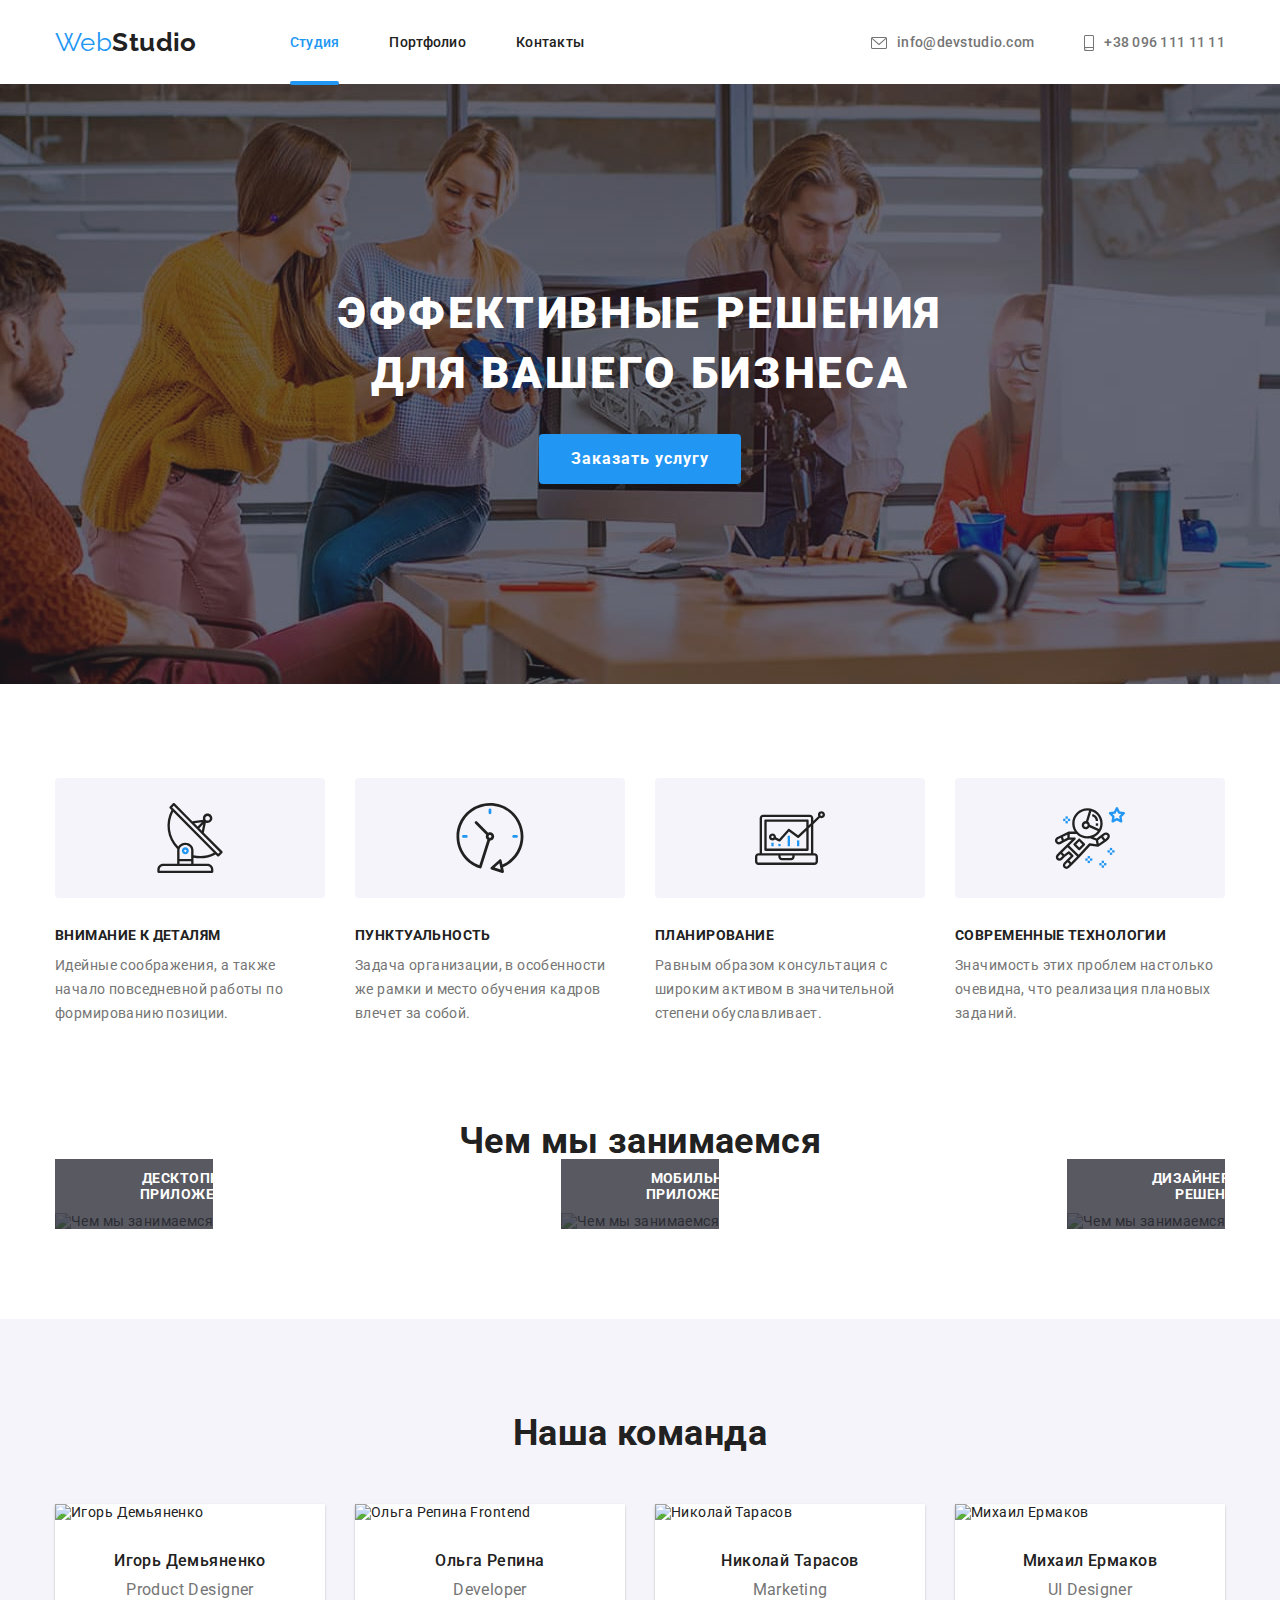
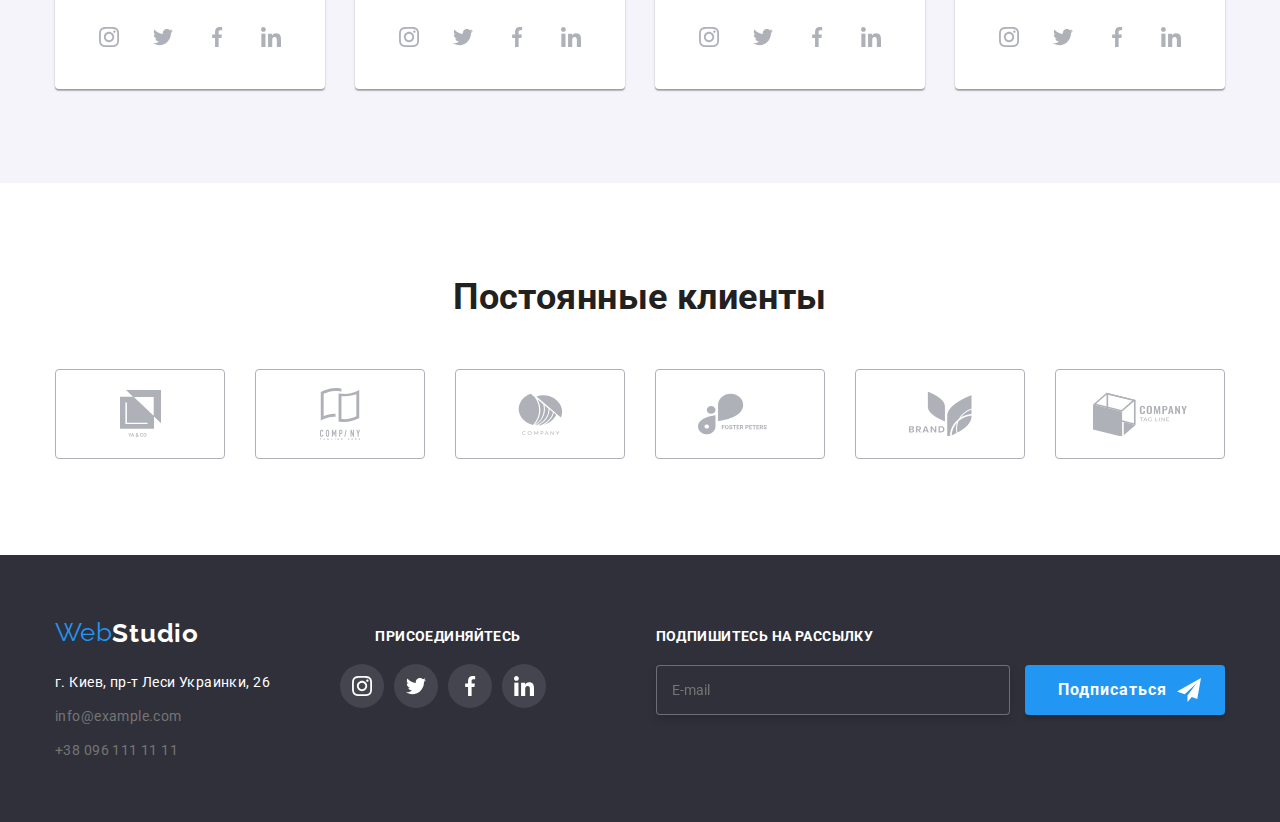
==== commit fd671ad8: "h" ====
--- a/index.html
+++ b/index.html
@@ -16,19 +16,18 @@
 </head>
 <body>
     <header class="header">
-     <div class="container header-container">       
+     <div class="container header-container">
                   <nav class="logo-nav">
                     <a class="logo-nav__item" href="">
                     <span class="logo-nav__logo">Web</span><span class="logo-nav__black">Studio</span>
                     </a>
-                
-                <div class="header-wrap">
+                </nav>
                         <ul class="menu-page">
                             <li class="menu-page__item"><a class="menu-page__studio" href="/">Студия</a></li>
                             <li class="menu-page__item"><a class="menu-page__page" href="./portfolio.html">Портфолио</a></li>
                             <li class="menu-page__item"><a class="menu-page__page" href="/">Контакты</a></li>
                         </ul>
-                    </nav>
+                        
                     <ul class="menu-contact">
                         <li class="menu-contact__item">
                             <a class="menu-contact__header" href="meilto:info@devstudio.com">
@@ -42,15 +41,64 @@
                                     <use href="./img/sprite.svg#phone"></use>
                                 </svg>
                             +38 096 111 11 11</a>
-                    </ul> 
-                </div>
-            
+                    </ul>  
+                <nav class="menu-button-wrap">
+                    <button type="button" 
+                    class="menu-button" 
+                    aria-expanded="false"
+                    data-menu-button>
+                        <svg width="40px" height="40px" aria-label="Переключатель мобильного меню">
+                            <use class="icon-cross" href="./img/sprite.svg#cross"></use>
+                            <use class="icon-close" href="./img/sprite.svg#cross-close"></use>
+                        </svg>
+                    </button>
+
+                    <div class="menu-container" data-menu>
+                        <ul class="menu-container__list">
+                            <li class="menu-container__item"><a class="menu-container__link" href="./index.html">Студия</a></li>
+                            <li class="menu-container__item"><a class="menu-container__link" href="./portfolio.html">Портфолио</a></li>
+                            <li class="menu-container__item"><a class="menu-container__link" href="/">Контакты</a></li>
+                        </ul>
+                        <div class="menu-contact-wrap">
+                            <ul class="menu-contact-list">
+                                <li class="menu-contact-list__mob">
+                                    <a href="+380961111111" class="menu-contact-list__link">
+                                        +38 096 111 11 11
+                                    </a>
+                                </li>
+                                <li class="menu-contact-list__mob">
+                                    <a href="meilto:info@devstudio.com"class="menu-contact-list__mel">
+                                        info@devstudio.com
+                                    </a>
+                                </li>
+                            </ul>
+                        </div>
+                        
+
+                        <ul class="social-mob">
+                            <li class="social-mob__item">
+                                <a href="" class="social-mob__link">Instagram<span class="social-mob__span">|</span></a>
+                            </li>
+                            <li class="social-mob__item">
+                                <a href="" class="social-mob__link">Twitter<span class="social-mob__span">|</span></a>
+                            </li>
+                            <li class="social-mob__item">
+                                <a href="" class="social-mob__link">Facebook<span class="social-mob__span">|</span></a>
+                            </li>
+                            <li class="social-mob__item">
+                                <a href="" class="social-mob__link">LinkedIn</a>
+                            </li>
+                        </ul>
+                    </div>
+
+
+                </nav>
      </div>  
     </header>
     <main>
         <div>
             <section class="hero-section">
-                <div class="container">
+                <div class="container-hero">
                     <h1 class="hero-section__title title">
                         Эффективные решения
                         для вашего бизнеса</h1>
@@ -77,7 +125,7 @@
                             </svg>
                         </div>
                         <h3 class="description__link">Пунктуальность</h3>
-                        <p class="description__text">Идейные соображения, а также начало повседневной работы по формированию позиции.</p>
+                        <p class="description__text">Задача организации, в особенности же рамки и место обучения кадров влечет за собой.</p>
                  </li>
                     <li class="description__item">
                         <div class="description__svg">
@@ -105,7 +153,9 @@
             <h2 class="work__case">Чем мы занимаемся</h2>
             <ul class="work__main">
                 <li class="work__item">
-                        <img class="work__img" src="./img/maket1.jpg" alt="Чем мы занимаемся" >
+                        <img class="work__img"
+                        src="./img/maket1.jpg" 
+                        alt="Чем мы занимаемся">
                         <div class="work__border">
                             <span class="work__link">Десктопные приложения</span>
                         </div>
@@ -130,9 +180,12 @@
                 <h2 class="command">Наша команда</h2>
                 <ul class="command__main">
                     <li class="command__item">
-                        <img class="command__img" src="./img/1.jpg" alt="Игорь Демьяненко" width="270">
+                        <picture>
+                        <source srcset="./">
+                        <img class="command__img" src="./img/1.jpg"alt="Игорь Демьяненко" width="270"> 
+                        </picture>
                         <div class="command__wrap">
-                            <h3 class="command__name">Игорь Демьяненко</h3>
+                        <h3 class="command__name">Игорь Демьяненко</h3>
                         <p class="command__profession">Product Designer</p>
                         <ul class="social">
                             <li class="social__list">
@@ -368,7 +421,7 @@
                                 </svg>
                             </a>
                         </li>
-                        <li class="social-footer__icon">
+                        <li class="social-footer__list">
                             <a href="" class="social-footer__link">
                                 <svg class="social-footer__icon">
                                     <use  href="./img/sprite.svg#linkedin"></use>
@@ -380,15 +433,18 @@
                     <form class="subscride">
                             <p class="subscride__text">Подпишитесь на рассылку</p>
                             <label for="email"></label>     
-                                <input class="subscride__input" type="email" name="email" id="email" placeholder="E-mail">
-                            <button type="submit" class="subscride__button">
-                               <span class="subscride__click">Подписаться
-                                   <svg class="subscride__icon">
-                                       <use href="./img/sprite.svg#subscribe"></use>
-                                   </svg>
-                               </span>
-                            </button>
+                                <input class="subscride__input" type="email" name="email" id="email" placeholder="E-mail"> 
+                                <!-- <div class="subscride__wrap">   -->
+                                    <button type="submit" class="subscride__button">
+                                        <span class="subscride__click">Подписаться
+                                            <svg class="subscride__icon">
+                                                <use href="./img/sprite.svg#subscribe"></use>
+                                            </svg>
+                                        </span>
+                                 </button>
+                        <!-- </div>  -->
                     </form>
+                    
         </div>
     </footer>
 
@@ -400,7 +456,7 @@
                     </svg>
                 </button>
             <form class="modal-form">
-                <span class="modal-form__title">Оставьте свои данные, мы вам перезвоним</span>
+                <span class="modal-form__title">Оставьте свои данные, мы вам перезвоним</span></span>
                 <div class="form-field">
                     <label class="form-field__label" for="name">Имя</label>
                     <input class="form-field__input" type="text" name="name" id="name"/>
@@ -443,6 +499,7 @@
             </form>
         </div> 
     </div>
+    <script src="./js/menu.js"></script>
     <script src="./js/modal.js"></script>
 </body>
 </html>
--- a/css/main.css
+++ b/css/main.css
@@ -1,23 +1,4 @@
 /* base*/
-:root {
-  --main-font:"Raleway", sans-serif;
-  --title-font: "Roboto", sans-serif;
-  --text-color: #212121 ;
-  --title-color: #FFFFFF;
-  --main-color: #757575;
-  --accent-color: #2196F3;
-  --work-fon:#2F303ACC;
-  --button-color: #F5F4FA;
-  --rgba-color:rgba(255, 255, 255, 0.6);
-  --icon-color: #AFB1B8;
-  --fon-color:#2F303A;
-  --border-header:#ECECEC;
-  --picture-fon:#2196F3E5;
-  --border-picture: #EEEEEE;
-  --modal-color:#0000001A;
-  --button-modal:#188CE8;
-}
-
 body {
   font-family: "Roboto", sans-serif;
   /*font-family: 'Raleway', sans-serif;*/
@@ -45,12 +26,42 @@
   margin: 0;
 }
 
+img {
+  display: block;
+  max-width: 100%;
+  height: auto;
+  -o-object-fit: cover;
+     object-fit: cover;
+}
+
 .container {
-  width: 1200px;
+  max-width: 1200px;
   padding-left: 15px;
   padding-right: 15px;
   margin-left: auto;
   margin-right: auto;
+}
+@media (min-width: 1199px) {
+  .container {
+    margin: 0 auto;
+    max-width: 1200px;
+  }
+}
+
+.header-container {
+  display: -webkit-box;
+  display: -ms-flexbox;
+  display: flex;
+  -webkit-box-align: center;
+      -ms-flex-align: center;
+          align-items: center;
+}
+@media (min-width: 320px) and (max-width: 768px) {
+  .header-container {
+    -webkit-box-pack: justify;
+        -ms-flex-pack: justify;
+            justify-content: space-between;
+  }
 }
 
 .section {
@@ -91,7 +102,7 @@
 
 /* CLIENT-SEC */
 .client-section {
-  background-color: var(--title-color);
+  background-color: #FFFFFF;
   padding-top: 94px;
   padding-bottom: 94px;
 }
@@ -99,21 +110,48 @@
 .client {
   font-style: normal;
   font-weight: 700;
-  font-size: 36px;
-  line-height: 42px;
+  font-size: 28px;
+  line-height: 1.17;
   text-align: center;
-  margin-bottom: 50px;
+  margin-bottom: 30px;
+}
+@media (min-width: 1199px) {
+  .client {
+    font-size: 36px;
+    line-height: 1.16;
+    margin-bottom: 50px;
+  }
 }
 .client__form {
   display: -webkit-box;
   display: -ms-flexbox;
   display: flex;
+  gap: 30px;
   -webkit-box-pack: justify;
       -ms-flex-pack: justify;
           justify-content: space-between;
-}
-.client__list:not(:last-child) {
-  margin-right: 30px;
+  -ms-flex-wrap: wrap;
+      flex-wrap: wrap;
+}
+.client__list {
+  position: relative;
+  -webkit-box-flex: calc(50% - 30px);
+      -ms-flex: calc(50% - 30px);
+          flex: calc(50% - 30px);
+  height: 92px;
+}
+@media (min-width: 768px) {
+  .client__list {
+    -ms-flex-preferred-size: calc((100% - 90px) / 3);
+        flex-basis: calc((100% - 90px) / 3);
+  }
+}
+@media (min-width: 1199px) {
+  .client__list {
+    -webkit-box-flex: calc(16.6666666667% - 150px);
+        -ms-flex: calc(16.6666666667% - 150px);
+            flex: calc(16.6666666667% - 150px);
+  }
 }
 .client__link {
   display: -webkit-box;
@@ -125,7 +163,7 @@
   -webkit-box-align: center;
       -ms-flex-align: center;
           align-items: center;
-  width: 170px;
+  width: 100%;
   height: 90px;
   color: var(--accent-color);
   border: 1px solid var(--icon-color);
@@ -166,6 +204,7 @@
   border-radius: 4px;
   -webkit-transition: opacity 250ms cubic-bezier(0.4, 0, 0.2, 1) 250ms;
   transition: opacity 250ms cubic-bezier(0.4, 0, 0.2, 1) 250ms;
+  overflow-y: scroll;
 }
 .modal.is-hidden {
   opacity: 0;
@@ -177,7 +216,7 @@
 }
 
 .modal-inner {
-  position: absolute;
+  position: relative;
   padding: 40px;
   left: 50%;
   top: 50%;
@@ -193,6 +232,14 @@
   transition: transform 250ms cubic-bezier(0.4, 0, 0.2, 1) 250ms;
   transition: transform 250ms cubic-bezier(0.4, 0, 0.2, 1) 250ms, -webkit-transform 250ms cubic-bezier(0.4, 0, 0.2, 1) 250ms;
 }
+@media (min-width: 420px) {
+  .modal-inner {
+    width: 450px;
+    height: 609px;
+    margin-top: 93px;
+    margin-bottom: 93px;
+  }
+}
 .modal-inner__button {
   position: absolute;
   top: 8px;
@@ -222,6 +269,11 @@
   color: var(--accent-color);
 }
 
+@media (max-width: 1199px) {
+  .modal-form {
+    width: 370px;
+  }
+}
 .modal-form__title {
   font-weight: 700;
   font-size: 20px;
@@ -231,6 +283,16 @@
   color: var(--text-color);
   z-index: 2;
 }
+@media (max-width: 1200px) {
+  .modal-form__title {
+    display: -webkit-box;
+    display: -ms-flexbox;
+    display: flex;
+    -webkit-box-pack: center;
+        -ms-flex-pack: center;
+            justify-content: center;
+  }
+}
 
 /* form-field */
 .form-field {
@@ -239,7 +301,7 @@
   display: block;
   /* form-field */
 }
-.form-field .form-field__label {
+.form-field__label {
   color: var(--main-color);
   display: block;
   margin-bottom: 5px;
@@ -302,6 +364,12 @@
           box-sizing: border-box;
   border-radius: 4px;
 }
+@media (max-width: 1200px) {
+  .form-field__texrea {
+    width: 370px;
+    height: 120px;
+  }
+}
 .form-field__texrea:focus {
   border-color: var(--accent-color);
   outline: none;
@@ -336,6 +404,13 @@
   color: var(--main-color);
   cursor: pointer;
 }
+@media (max-width: 1200px) {
+  .modal-treaty__treaty {
+    font-size: 12px;
+    line-height: 14px;
+    margin-left: 0%;
+  }
+}
 .modal-treaty__checkbox {
   position: absolute;
   -webkit-appearance: none;
@@ -363,6 +438,12 @@
   /* identical to box height, or 171% */
   letter-spacing: 0.03em;
   color: var(--accent-color);
+}
+@media (max-width: 1200px) {
+  .modal-treaty__contract {
+    font-size: 12px;
+    line-height: 14px;
+  }
 }
 .modal-treaty__button {
   font-weight: 700;
@@ -400,321 +481,6 @@
 
 /* MODAL-SECTION */
 /* SOCIAL */
-.social {
-  display: -webkit-box;
-  display: -ms-flexbox;
-  display: flex;
-  -webkit-box-pack: justify;
-      -ms-flex-pack: justify;
-          justify-content: space-between;
-}
-.social__link {
-  width: 44px;
-  height: 44px;
-  display: -webkit-box;
-  display: -ms-flexbox;
-  display: flex;
-  -webkit-box-pack: center;
-      -ms-flex-pack: center;
-          justify-content: center;
-  -webkit-box-align: center;
-      -ms-flex-align: center;
-          align-items: center;
-  background-color: var(--title-color);
-  border-radius: 50%;
-  -webkit-transition: background-color 250ms cubic-bezier(0.4, 0, 0.2, 1);
-  transition: background-color 250ms cubic-bezier(0.4, 0, 0.2, 1);
-}
-.social__link:hover, .social__link:focus {
-  background-color: var(--accent-color);
-  outline: none;
-}
-.social__link:hover .social__icon, .social__link:focus .social__icon {
-  fill: var(--title-color);
-}
-.social__icon {
-  width: 20px;
-  height: 20px;
-  fill: var(--icon-color);
-}
-.social__icon:hover {
-  fill: var(--title-color);
-}
-
-/* social-FOOTER */
-.social-section {
-  display: -webkit-box;
-  display: -ms-flexbox;
-  display: flex;
-  -webkit-box-align: baseline;
-      -ms-flex-align: baseline;
-          align-items: baseline;
-}
-
-.footer-iner {
-  -webkit-box-pack: justify;
-      -ms-flex-pack: justify;
-          justify-content: space-between;
-  -ms-flex-wrap: wrap;
-      flex-wrap: wrap;
-  margin-right: 70px;
-}
-
-/* SOCIAL-FOOTER */
-/* layout*/
-.menu-command {
-  background-color: var(--button-color);
-}
-
-.command {
-  font-weight: 700;
-  font-size: 36px;
-  text-align: center;
-  color: var(--text-color);
-  margin-bottom: 50px;
-}
-.command__main {
-  display: -webkit-box;
-  display: -ms-flexbox;
-  display: flex;
-}
-.command__item {
-  background: var(--title-color);
-  /* material shadow v1 */
-  -webkit-box-shadow: 0px 1px 3px rgba(0, 0, 0, 0.12), 0px 1px 1px rgba(0, 0, 0, 0.14), 0px 2px 1px rgba(0, 0, 0, 0.2);
-          box-shadow: 0px 1px 3px rgba(0, 0, 0, 0.12), 0px 1px 1px rgba(0, 0, 0, 0.14), 0px 2px 1px rgba(0, 0, 0, 0.2);
-  border-radius: 0px 0px 4px 4px;
-}
-.command__item:not(:last-child) {
-  margin-right: 30px;
-}
-.command__img {
-  display: block;
-  max-width: 100%;
-  height: auto;
-}
-.command__wrap {
-  padding: 30px 32px;
-}
-.command__name {
-  font-weight: 500;
-  font-size: 16px;
-  line-height: 1.2;
-  /* identical to box height */
-  text-align: center;
-  margin-bottom: 10px;
-  color: var(--text-color);
-}
-.command__profession {
-  font-size: 16px;
-  line-height: 1.2;
-  /* identical to box height */
-  text-align: center;
-  color: var(--main-color);
-  margin-bottom: 16px;
-}
-
-.description {
-  display: -webkit-box;
-  display: -ms-flexbox;
-  display: flex;
-  -webkit-box-pack: center;
-      -ms-flex-pack: center;
-          justify-content: center;
-}
-.description__item {
-  width: calc((100% - 90px) / 4);
-}
-.description__svg {
-  display: -webkit-box;
-  display: -ms-flexbox;
-  display: flex;
-  -webkit-box-pack: center;
-      -ms-flex-pack: center;
-          justify-content: center;
-  -webkit-box-align: center;
-      -ms-flex-align: center;
-          align-items: center;
-  padding: 25px 100px;
-  margin-bottom: 30px;
-  background-color: var(--button-color);
-  border-radius: 4px;
-}
-.description__link {
-  font-size: 14px;
-  font-weight: 700;
-  line-height: 1.1;
-  color: var(--text-color);
-  text-transform: uppercase;
-  margin-bottom: 10px;
-  -webkit-box-align: center;
-      -ms-flex-align: center;
-          align-items: center;
-}
-.description__text {
-  line-height: 1.7;
-  /* or 171% */
-  -webkit-box-align: center;
-      -ms-flex-align: center;
-          align-items: center;
-  color: var(--main-color);
-}
-.description__item {
-  list-style-type: none;
-}
-.description__text {
-  line-height: 1.7;
-  /* or 171% */
-  color: var(--main-color);
-}
-
-.work {
-  padding-top: 0;
-  padding-bottom: 90px;
-}
-.work .work__case {
-  font-weight: 700;
-  font-size: 36px;
-  line-height: 1.2;
-  text-align: center;
-  color: var(--text-color);
-  margin-bottom: 50px;
-  color: var(--text-color);
-}
-.work__main {
-  display: -webkit-box;
-  display: -ms-flexbox;
-  display: flex;
-  -webkit-box-pack: justify;
-      -ms-flex-pack: justify;
-          justify-content: space-between;
-}
-.work__item {
-  display: -webkit-box;
-  display: -ms-flexbox;
-  display: flex;
-  -webkit-box-orient: vertical;
-  -webkit-box-direction: normal;
-      -ms-flex-direction: column;
-          flex-direction: column;
-  -ms-flex-wrap: wrap;
-      flex-wrap: wrap;
-  position: relative;
-}
-.work__item:not(:last-child) {
-  margin-right: 30px;
-}
-.work__img {
-  position: relative;
-  display: block;
-  max-width: 100%;
-  height: auto;
-}
-.work__border {
-  width: 100%;
-  height: 70px;
-  position: absolute;
-  background-color: var(--work-fon);
-  z-index: 1;
-  bottom: 0;
-}
-.work__link {
-  display: block;
-  position: absolute;
-  left: 85px;
-  bottom: 27px;
-  font-style: normal;
-  font-weight: 700;
-  font-size: 14px;
-  line-height: 1.1;
-  text-align: center;
-  letter-spacing: 0.03em;
-  text-transform: uppercase;
-  color: var(--title-color);
-}
-
-.footer {
-  background-color: var(--fon-color);
-  padding-top: 60px;
-  padding-bottom: 60px;
-}
-
-.social-section {
-  display: -webkit-box;
-  display: -ms-flexbox;
-  display: flex;
-  -webkit-box-align: baseline;
-      -ms-flex-align: baseline;
-          align-items: baseline;
-}
-
-.footer-iner {
-  -webkit-box-pack: justify;
-      -ms-flex-pack: justify;
-          justify-content: space-between;
-  -ms-flex-wrap: wrap;
-      flex-wrap: wrap;
-  margin-right: 70px;
-}
-.footer-iner__main {
-  display: inline-block;
-  margin-bottom: 20px;
-  text-decoration: none;
-}
-.footer-iner__footer {
-  font-family: "Raleway", sans-serif;
-  font-size: 26px;
-  line-height: 1.2;
-  -ms-flex-negative: 0;
-      flex-shrink: 0;
-  color: var(--accent-color);
-}
-.footer-iner__white-footer {
-  font-weight: 700;
-  font-family: "Raleway", sans-serif;
-  font-size: 26px;
-  line-height: 1.4;
-  letter-spacing: 0.03em;
-  color: var(--title-color);
-}
-
-.footer-contact__item:not(:last-child) {
-  margin-bottom: 10px;
-}
-.footer-contact__item {
-  font-style: normal;
-}
-.footer-contact__address {
-  line-height: 1.7;
-  cursor: default;
-  font-style: normal;
-  text-decoration: none;
-  /* or 171% */
-  color: var(--title-color);
-}
-.footer-contact__contact {
-  line-height: 1.7;
-  color: var(--main-color);
-  font-style: normal;
-  -webkit-transition: color 250ms cubic-bezier(0.4, 0, 0.2, 1) 250ms;
-  transition: color 250ms cubic-bezier(0.4, 0, 0.2, 1) 250ms;
-  text-decoration: none;
-}
-.footer-contact__contact:hover, .footer-contact__contact:focus {
-  color: var(--accent-color);
-}
-
-/* SOCIAL FOOTER */
-.social-wrap {
-  display: -webkit-box;
-  display: -ms-flexbox;
-  display: flex;
-  -webkit-box-orient: vertical;
-  -webkit-box-direction: normal;
-      -ms-flex-direction: column;
-          flex-direction: column;
-}
-
 .title-social {
   font-style: normal;
   font-weight: 700;
@@ -727,11 +493,456 @@
   /* SOCIAL-TITLE */
   color: var(--title-color);
 }
+@media (max-width: 1200px) {
+  .title-social {
+    display: -webkit-box;
+    display: -ms-flexbox;
+    display: flex;
+    -webkit-box-pack: center;
+        -ms-flex-pack: center;
+            justify-content: center;
+  }
+}
+
+.social {
+  display: -webkit-box;
+  display: -ms-flexbox;
+  display: flex;
+  -webkit-box-pack: justify;
+      -ms-flex-pack: justify;
+          justify-content: space-between;
+}
+@media (min-width: 768px) and (max-width: 1199px) {
+  .social {
+    -webkit-box-pack: center;
+        -ms-flex-pack: center;
+            justify-content: center;
+  }
+}
+.social__list {
+  margin-right: 10px;
+}
+.social__link {
+  width: 44px;
+  height: 44px;
+  display: -webkit-box;
+  display: -ms-flexbox;
+  display: flex;
+  -webkit-box-pack: center;
+      -ms-flex-pack: center;
+          justify-content: center;
+  -webkit-box-align: center;
+      -ms-flex-align: center;
+          align-items: center;
+  background-color: var(--title-color);
+  border-radius: 50%;
+  -webkit-transition: background-color 250ms cubic-bezier(0.4, 0, 0.2, 1);
+  transition: background-color 250ms cubic-bezier(0.4, 0, 0.2, 1);
+}
+.social__link:hover, .social__link:focus {
+  background-color: var(--accent-color);
+  outline: none;
+}
+.social__link:hover .social__icon, .social__link:focus .social__icon {
+  fill: var(--title-color);
+}
+.social__icon {
+  width: 20px;
+  height: 20px;
+  fill: var(--icon-color);
+}
+.social__icon:hover {
+  fill: var(--title-color);
+}
+
+/* social-FOOTER */
+.social-section {
+  display: -webkit-box;
+  display: -ms-flexbox;
+  display: flex;
+  -webkit-box-align: baseline;
+      -ms-flex-align: baseline;
+          align-items: baseline;
+}
+
+/* SOCIAL-FOOTER */
+/* layout*/
+.menu-command {
+  background-color: var(--button-color);
+}
+
+.command {
+  font-weight: 700;
+  font-size: 36px;
+  text-align: center;
+  color: var(--text-color);
+  margin-bottom: 50px;
+}
+.command__main {
+  display: -webkit-box;
+  display: -ms-flexbox;
+  display: flex;
+}
+@media screen and (max-width: 767px) {
+  .command__main {
+    display: -webkit-box;
+    display: -ms-flexbox;
+    display: flex;
+    -webkit-box-orient: vertical;
+    -webkit-box-direction: normal;
+        -ms-flex-direction: column;
+            flex-direction: column;
+    -webkit-box-align: center;
+        -ms-flex-align: center;
+            align-items: center;
+  }
+}
+@media (min-width: 768px) {
+  .command__main {
+    -ms-flex-wrap: wrap;
+        flex-wrap: wrap;
+    display: -webkit-box;
+    display: -ms-flexbox;
+    display: flex;
+    gap: 30px;
+  }
+}
+.command__item {
+  background: var(--title-color);
+  /* material shadow v1 */
+  width: 100%;
+  -webkit-box-shadow: 0px 1px 3px rgba(0, 0, 0, 0.12), 0px 1px 1px rgba(0, 0, 0, 0.14), 0px 2px 1px rgba(0, 0, 0, 0.2);
+          box-shadow: 0px 1px 3px rgba(0, 0, 0, 0.12), 0px 1px 1px rgba(0, 0, 0, 0.14), 0px 2px 1px rgba(0, 0, 0, 0.2);
+  border-radius: 0px 0px 4px 4px;
+}
+@media screen and (max-width: 767px) {
+  .command__item {
+    -webkit-box-flex: 100%;
+        -ms-flex: 100%;
+            flex: 100%;
+    margin-bottom: 30px;
+  }
+}
+@media (min-width: 768px) {
+  .command__item {
+    -webkit-box-flex: calc(50% - 60px);
+        -ms-flex: calc(50% - 60px);
+            flex: calc(50% - 60px);
+  }
+}
+@media (min-width: 1199px) {
+  .command__item {
+    width: 270px;
+    -webkit-box-flex: calc(25% - 90px);
+        -ms-flex: calc(25% - 90px);
+            flex: calc(25% - 90px);
+  }
+}
+.command__img {
+  width: 100%;
+  -o-object-fit: cover;
+     object-fit: cover;
+}
+.command__wrap {
+  padding: 30px 32px;
+}
+.command__name {
+  font-weight: 500;
+  font-size: 16px;
+  line-height: 1.2;
+  /* identical to box height */
+  text-align: center;
+  margin-bottom: 10px;
+  color: var(--text-color);
+}
+.command__profession {
+  font-size: 16px;
+  line-height: 1.2;
+  /* identical to box height */
+  text-align: center;
+  color: var(--main-color);
+  margin-bottom: 16px;
+}
+
+.description {
+  display: -webkit-box;
+  display: -ms-flexbox;
+  display: flex;
+  -ms-flex-wrap: wrap;
+      flex-wrap: wrap;
+  max-width: 100%;
+  gap: 30px;
+}
+@media (min-width: 479px) {
+  .description {
+    max-width: 100%;
+    display: -webkit-box;
+    display: -ms-flexbox;
+    display: flex;
+    -ms-flex-wrap: wrap;
+        flex-wrap: wrap;
+    gap: 30px;
+  }
+}
+.description__item {
+  width: 100%;
+}
+@media (min-width: 768px) {
+  .description__item {
+    -webkit-box-flex: calc((100% - 90px) / 2);
+        -ms-flex: calc((100% - 90px) / 2);
+            flex: calc((100% - 90px) / 2);
+  }
+}
+@media (min-width: 1199px) {
+  .description__item {
+    -webkit-box-flex: calc(25% - 90px);
+        -ms-flex: calc(25% - 90px);
+            flex: calc(25% - 90px);
+  }
+}
+.description__svg {
+  display: -webkit-box;
+  display: -ms-flexbox;
+  display: flex;
+  -webkit-box-pack: center;
+      -ms-flex-pack: center;
+          justify-content: center;
+  -webkit-box-align: center;
+      -ms-flex-align: center;
+          align-items: center;
+  padding: 25px 100px;
+  margin-bottom: 30px;
+  background-color: var(--button-color);
+  border-radius: 4px;
+}
+.description__link {
+  font-weight: 700;
+  font-size: 14px;
+  line-height: 1.14;
+  letter-spacing: 0.03em;
+  text-transform: uppercase;
+  color: #212121;
+  margin-bottom: 10px;
+  text-align: center;
+}
+@media (min-width: 1199px) {
+  .description__link {
+    text-align: left;
+  }
+}
+.description__text {
+  line-height: 1.7;
+  /* or 171% */
+  -webkit-box-align: center;
+      -ms-flex-align: center;
+          align-items: center;
+  color: var(--main-color);
+}
+.description__item {
+  list-style-type: none;
+}
+.description__text {
+  line-height: 1.7;
+  /* or 171% */
+  color: var(--main-color);
+}
+
+.footer {
+  background-color: var(--fon-color);
+  padding-top: 60px;
+  padding-bottom: 60px;
+}
+
+.social-section {
+  display: -webkit-box;
+  display: -ms-flexbox;
+  display: flex;
+  -webkit-box-align: baseline;
+      -ms-flex-align: baseline;
+          align-items: baseline;
+  -webkit-box-orient: vertical;
+  -webkit-box-direction: normal;
+      -ms-flex-direction: column;
+          flex-direction: column;
+  -webkit-box-align: center;
+      -ms-flex-align: center;
+          align-items: center;
+}
+@media (min-width: 768px) and (max-width: 1199px) {
+  .social-section {
+    display: -webkit-box;
+    display: -ms-flexbox;
+    display: flex;
+    -ms-flex-wrap: wrap;
+        flex-wrap: wrap;
+    -ms-flex-pack: distribute;
+        justify-content: space-around;
+    -webkit-box-orient: horizontal;
+    -webkit-box-direction: normal;
+        -ms-flex-direction: row;
+            flex-direction: row;
+    max-width: 768px;
+  }
+}
+@media (min-width: 1199px) {
+  .social-section {
+    display: -webkit-box;
+    display: -ms-flexbox;
+    display: flex;
+    -ms-flex-wrap: wrap;
+        flex-wrap: wrap;
+    -webkit-box-align: baseline;
+        -ms-flex-align: baseline;
+            align-items: baseline;
+    -webkit-box-orient: horizontal;
+    -webkit-box-direction: normal;
+        -ms-flex-direction: row;
+            flex-direction: row;
+  }
+}
+
+.footer-iner {
+  -webkit-box-pack: justify;
+      -ms-flex-pack: justify;
+          justify-content: space-between;
+  -ms-flex-wrap: wrap;
+      flex-wrap: wrap;
+}
+@media (min-width: 1199px) {
+  .footer-iner {
+    -webkit-box-pack: justify;
+    -ms-flex-pack: justify;
+    justify-content: space-between;
+    -ms-flex-wrap: wrap;
+    flex-wrap: wrap;
+    margin-right: 70px;
+  }
+}
+.footer-iner__main {
+  display: inline-block;
+  margin-bottom: 20px;
+  text-decoration: none;
+  -webkit-box-align: center;
+      -ms-flex-align: center;
+          align-items: center;
+  -webkit-box-pack: center;
+      -ms-flex-pack: center;
+          justify-content: center;
+  display: -webkit-box;
+  display: -ms-flexbox;
+  display: flex;
+}
+@media (min-width: 1199px) {
+  .footer-iner__main {
+    -webkit-box-pack: start;
+        -ms-flex-pack: start;
+            justify-content: flex-start;
+  }
+}
+.footer-iner__footer {
+  font-family: "Raleway", sans-serif;
+  font-size: 26px;
+  line-height: 1.2;
+  -ms-flex-negative: 0;
+      flex-shrink: 0;
+  color: var(--accent-color);
+}
+.footer-iner__white-footer {
+  font-weight: 700;
+  font-family: "Raleway", sans-serif;
+  font-size: 26px;
+  line-height: 1.4;
+  letter-spacing: 0.03em;
+  color: var(--title-color);
+}
+
+.footer-contact {
+  text-align: center;
+  margin-bottom: 50px;
+}
+@media (min-width: 1199px) {
+  .footer-contact {
+    margin-bottom: 0;
+    text-align: start;
+  }
+}
+.footer-contact__item:not(:last-child) {
+  margin-bottom: 10px;
+}
+.footer-contact__item {
+  font-style: normal;
+}
+.footer-contact__address {
+  line-height: 1.7;
+  cursor: default;
+  font-style: normal;
+  text-decoration: none;
+  /* or 171% */
+  color: var(--title-color);
+}
+.footer-contact__contact {
+  line-height: 1.7;
+  color: var(--main-color);
+  font-style: normal;
+  -webkit-transition: color 250ms cubic-bezier(0.4, 0, 0.2, 1) 250ms;
+  transition: color 250ms cubic-bezier(0.4, 0, 0.2, 1) 250ms;
+  text-decoration: none;
+}
+.footer-contact__contact:hover, .footer-contact__contact:focus {
+  color: var(--accent-color);
+}
+
+/* SOCIAL FOOTER */
+.social-wrap {
+  -webkit-box-orient: vertical;
+  -webkit-box-direction: normal;
+      -ms-flex-direction: column;
+          flex-direction: column;
+  text-align: center;
+}
+@media (min-width: 768px) {
+  .social-wrap {
+    margin-bottom: 100px;
+  }
+}
+@media (min-width: 1199px) {
+  .social-wrap {
+    -webkit-box-orient: vertical;
+    -webkit-box-direction: normal;
+        -ms-flex-direction: column;
+            flex-direction: column;
+    margin-bottom: 30px;
+  }
+}
+
+.title-social {
+  font-style: normal;
+  font-weight: 700;
+  font-size: 14px;
+  line-height: 16px;
+  letter-spacing: 0.03em;
+  text-transform: uppercase;
+  /* SOCIAL-TITLE */
+  margin-bottom: 20px;
+  /* SOCIAL-TITLE */
+  color: var(--title-color);
+}
 
 .social-footer {
   display: -webkit-box;
   display: -ms-flexbox;
   display: flex;
+}
+@media (min-width: 768px) and (max-width: 1199px) {
+  .social-footer {
+    display: -webkit-box;
+    display: -ms-flexbox;
+    display: flex;
+    -webkit-box-pack: center;
+        -ms-flex-pack: center;
+            justify-content: center;
+  }
 }
 .social-footer__link {
   width: 44px;
@@ -773,6 +984,41 @@
 /* footer-subscribe*/
 .subscride {
   margin-left: auto;
+  display: -webkit-box;
+  display: -ms-flexbox;
+  display: flex;
+  margin-left: 0;
+  margin-top: 60px;
+  -webkit-box-orient: vertical;
+  -webkit-box-direction: normal;
+      -ms-flex-direction: column;
+          flex-direction: column;
+  -webkit-box-align: center;
+      -ms-flex-align: center;
+          align-items: center;
+}
+@media (min-width: 768px) and (max-width: 1199px) {
+  .subscride {
+    display: -webkit-box;
+    display: -ms-flexbox;
+    display: flex;
+    margin-left: 0;
+    -webkit-box-orient: vertical;
+    -webkit-box-direction: normal;
+        -ms-flex-direction: column;
+            flex-direction: column;
+    -webkit-box-align: center;
+        -ms-flex-align: center;
+            align-items: center;
+    margin-top: 0;
+  }
+}
+@media (min-width: 1199px) {
+  .subscride {
+    margin-top: 0;
+    margin-left: auto;
+    display: block;
+  }
 }
 .subscride__text {
   font-weight: 700;
@@ -783,9 +1029,21 @@
   color: var(--title-color);
   margin-bottom: 20px;
 }
+@media (min-width: 768px) and (max-width: 1199px) {
+  .subscride__text {
+    text-align: center;
+  }
+}
+@media (min-width: 1199px) {
+  .subscride__text {
+    display: -webkit-box;
+    display: -ms-flexbox;
+    display: flex;
+  }
+}
 .subscride__input {
   padding: 15px 15px;
-  width: 358px;
+  width: 100%;
   height: 50px;
   background-color: var(--fon-color);
   color: var(--title-color);
@@ -797,6 +1055,18 @@
   border-radius: 4px;
   -webkit-transition: border 250ms cubic-bezier(0.4, 0, 0.2, 1);
   transition: border 250ms cubic-bezier(0.4, 0, 0.2, 1);
+  margin-bottom: 20px;
+}
+@media (min-width: 479px) {
+  .subscride__input {
+    width: 450px;
+  }
+}
+@media (min-width: 1199px) {
+  .subscride__input {
+    width: 354px;
+    margin-bottom: 0;
+  }
 }
 .subscride__input:focus {
   border-color: var(--accent-color);
@@ -810,7 +1080,11 @@
           box-shadow: 0px 4px 4px rgba(0, 0, 0, 0.15);
   border-radius: 4px;
   border: var(--accent-color);
-  margin-left: 12px;
+}
+@media (min-width: 1199px) {
+  .subscride__button {
+    margin-left: 12px;
+  }
 }
 .subscride__click {
   font-weight: 700;
@@ -838,6 +1112,13 @@
 /* MODAL SECTION */
 .header-portfolio {
   border-bottom: 1px solid var(--border-header);
+  position: relative;
+}
+@media (min-width: 768px) and (max-width: 1200px) {
+  .header-portfolio .container {
+    width: 768px;
+    position: relative;
+  }
 }
 
 .portfolio-nav {
@@ -880,6 +1161,11 @@
   -webkit-box-align: center;
       -ms-flex-align: center;
           align-items: center;
+}
+@media (max-width: 768px) {
+  .portfolio-page {
+    display: none;
+  }
 }
 .portfolio-page__item {
   display: -webkit-inline-box;
@@ -980,18 +1266,10 @@
 }
 
 .header {
+  position: relative;
   border-bottom: var(--title-color);
 }
 
-.header-container {
-  display: -webkit-box;
-  display: -ms-flexbox;
-  display: flex;
-  -webkit-box-align: center;
-      -ms-flex-align: center;
-          align-items: center;
-}
-
 .logo-nav {
   display: -webkit-box;
   display: -ms-flexbox;
@@ -999,6 +1277,19 @@
   -webkit-box-align: center;
       -ms-flex-align: center;
           align-items: center;
+}
+@media (min-width: 220px) and (max-width: 768px) {
+  .logo-nav {
+    display: -webkit-box;
+    display: -ms-flexbox;
+    display: flex;
+    -webkit-box-align: center;
+        -ms-flex-align: center;
+            align-items: center;
+    -webkit-box-pack: justify;
+        -ms-flex-pack: justify;
+            justify-content: space-between;
+  }
 }
 .logo-nav__item {
   display: inline-block;
@@ -1019,7 +1310,7 @@
   font-weight: 700;
   font-family: "Raleway", sans-serif;
   font-size: 26px;
-  Line-height: 1.4;
+  line-height: 1.4;
   color: var(--text-color);
 }
 
@@ -1027,6 +1318,14 @@
   display: -webkit-box;
   display: -ms-flexbox;
   display: flex;
+  -webkit-box-align: center;
+      -ms-flex-align: center;
+          align-items: center;
+}
+@media (max-width: 768px) {
+  .menu-page {
+    display: none;
+  }
 }
 .menu-page__item {
   padding-top: 32px;
@@ -1086,17 +1385,40 @@
   display: -webkit-box;
   display: -ms-flexbox;
   display: flex;
-  -webkit-box-align: center;
-      -ms-flex-align: center;
-          align-items: center;
   margin-left: auto;
+}
+@media (max-width: 1200px) {
+  .menu-contact {
+    margin-left: auto;
+    -webkit-box-orient: vertical;
+    -webkit-box-direction: normal;
+        -ms-flex-direction: column;
+            flex-direction: column;
+  }
+}
+@media (max-width: 768px) {
+  .menu-contact {
+    display: none;
+  }
 }
 .menu-contact__item {
   padding-top: 32px;
-  padding-bottom: 32px;
+  padding-bottom: 30px;
+}
+@media (min-width: 768px) and (max-width: 1199px) {
+  .menu-contact__item {
+    padding: 0%;
+    height: 14px;
+  }
 }
 .menu-contact__item:not(:last-child) {
   margin-right: 50px;
+}
+@media (min-width: 768px) and (max-width: 1199px) {
+  .menu-contact__item:not(:last-child) {
+    margin-bottom: 10px;
+    margin-right: 0;
+  }
 }
 .menu-contact__header {
   display: -webkit-box;
@@ -1115,6 +1437,12 @@
   transition: color 250ms cubic-bezier(0.4, 0, 0.2, 1);
   white-space: nowrap;
 }
+@media (min-width: 768px) and (max-width: 1199px) {
+  .menu-contact__header {
+    font-size: 12px;
+    line-height: 14px;
+  }
+}
 .menu-contact__header:hover, .menu-contact__header:focus {
   color: var(--accent-color);
 }
@@ -1131,25 +1459,69 @@
   fill: currentColor;
 }
 
+.container-hero {
+  max-width: 696px;
+  margin: 0;
+  margin-left: auto;
+  margin-right: auto;
+}
+@media (min-width: 320px) and (max-width: 1199px) {
+  .container-hero {
+    max-width: 420px;
+  }
+}
+
 .hero-section {
-  position: absolute;
-  width: 1600px;
+  max-width: 1600px;
   height: 600px;
   margin: auto;
-  background-image: -webkit-gradient(linear, left top, left bottom, from(rgba(47, 48, 58, 0.4)), to(rgba(47, 48, 58, 0.4))), url(../img/hero.jpg);
-  background-image: linear-gradient(rgba(47, 48, 58, 0.4), rgba(47, 48, 58, 0.4)), url(../img/hero.jpg);
-  background-repeat: repeat;
+  background-image: -webkit-gradient(linear, left top, left bottom, from(rgba(47, 48, 58, 0.4)), to(rgba(47, 48, 58, 0.4))), url(../../img/images.2@x/hero__bg--mobile.jpg);
+  background-image: linear-gradient(rgba(47, 48, 58, 0.4), rgba(47, 48, 58, 0.4)), url(../../img/images.2@x/hero__bg--mobile.jpg);
+  background-repeat: no-repeat;
+  background-position: center;
   background-size: cover;
   padding-top: 200px;
   padding-bottom: 200px;
   text-align: center;
 }
+@media screen and (min-device-pixel-ratio: 2), screen and (-webkit-min-device-pixel-ratio: 2), screen and (min-resolution: 192dpi), screen and (min-resolution: 2dppx) {
+  .hero-section {
+    background-image: -webkit-gradient(linear, left top, right top, from(rgba(47, 48, 58, 0.4)), to(rgba(47, 48, 58, 0.4))), url(../../img/images.2@x/hero__bg--mobile2x.jpg);
+    background-image: linear-gradient(to right, rgba(47, 48, 58, 0.4), rgba(47, 48, 58, 0.4)), url(../../img/images.2@x/hero__bg--mobile2x.jpg);
+  }
+}
+@media screen and (min-width: 768px) {
+  .hero-section {
+    background-image: -webkit-gradient(linear, left top, right top, from(rgba(47, 48, 58, 0.4)), to(rgba(47, 48, 58, 0.4))), url(../../img/images.2@x/hero__bg--tablet.jpg);
+    background-image: linear-gradient(to right, rgba(47, 48, 58, 0.4), rgba(47, 48, 58, 0.4)), url(../../img/images.2@x/hero__bg--tablet.jpg);
+  }
+}
+@media screen and (min-device-pixel-ratio: 2), screen and (-webkit-min-device-pixel-ratio: 2), screen and (min-resolution: 192dpi), screen and (min-resolution: 2dppx) {
+  .hero-section {
+    background-image: -webkit-gradient(linear, left top, right top, from(rgba(47, 48, 58, 0.4)), to(rgba(47, 48, 58, 0.4))), url(../../img/images.2@x/hero__bg--tablet2x.jpg);
+    background-image: linear-gradient(to right, rgba(47, 48, 58, 0.4), rgba(47, 48, 58, 0.4)), url(../../img/images.2@x/hero__bg--tablet2x.jpg);
+  }
+}
+@media screen and (min-width: 1200px) {
+  .hero-section {
+    background-image: -webkit-gradient(linear, left top, right top, from(rgba(47, 48, 58, 0.4)), to(rgba(47, 48, 58, 0.4))), url(../../img/images.2@x/hero_background.jpg);
+    background-image: linear-gradient(to right, rgba(47, 48, 58, 0.4), rgba(47, 48, 58, 0.4)), url(../../img/images.2@x/hero_background.jpg);
+  }
+}
+@media screen and (min-width: 1200px) and (min-device-pixel-ratio: 2), screen and (min-width: 1200px) and (-webkit-min-device-pixel-ratio: 2), screen and (min-width: 1200px) and (min-resolution: 192dpi), screen and (min-width: 1200px) and (min-resolution: 2dppx) {
+  .hero-section {
+    background-image: -webkit-gradient(linear, left top, right top, from(rgba(47, 48, 58, 0.4)), to(rgba(47, 48, 58, 0.4))), url(../../img/images.2@x/hero_background@2x.jpg);
+    background-image: linear-gradient(to right, rgba(47, 48, 58, 0.4), rgba(47, 48, 58, 0.4)), url(../../img/images.2@x/hero_background@2x.jpg);
+  }
+}
 .hero-section__title {
-  max-width: 696px;
-  font-size: 44px;
-  line-height: 1.4;
-  margin: 0 auto 30px;
+  font-weight: 900;
+  font-size: 26px;
+  line-height: 42px;
+  /* or 162% */
   text-align: center;
+  letter-spacing: 0.06em;
+  text-transform: uppercase;
 }
 .hero-section__button {
   font-weight: 700;
@@ -1174,13 +1546,23 @@
 
 .title {
   font-weight: 900;
-  font-size: 44px;
-  line-height: 1.4;
-  /* or 136% */
+  font-size: 26px;
+  line-height: 42px;
+  /* or 162% */
   text-align: center;
   letter-spacing: 0.06em;
   text-transform: uppercase;
   color: var(--title-color);
+  margin-bottom: 30px;
+}
+@media (min-width: 1199px) {
+  .title {
+    font-size: 44px;
+    line-height: 1.36;
+    -webkit-box-pack: center;
+        -ms-flex-pack: center;
+            justify-content: center;
+  }
 }
 
 .menu-portfolio {
@@ -1201,19 +1583,48 @@
   clip: rect(0 0 0 0);
 }
 
+.filter {
+  display: -webkit-box;
+  display: -ms-flexbox;
+  display: flex;
+  -webkit-box-align: center;
+      -ms-flex-align: center;
+          align-items: center;
+  -webkit-box-orient: vertical;
+  -webkit-box-direction: normal;
+      -ms-flex-direction: column;
+          flex-direction: column;
+}
+
 .portfolio-button {
   display: -webkit-box;
   display: -ms-flexbox;
   display: flex;
-  -webkit-box-pack: center;
-      -ms-flex-pack: center;
-          justify-content: center;
+  -ms-flex-wrap: wrap;
+  flex-wrap: wrap;
+  gap: 8px;
   margin-bottom: 50px;
-  list-style-type: none;
+}
+@media (min-width: 320px) and (max-width: 768px) {
+  .portfolio-button {
+    display: -webkit-box;
+    display: -ms-flexbox;
+    display: flex;
+    -ms-flex-wrap: wrap;
+        flex-wrap: wrap;
+    -webkit-box-pack: start;
+        -ms-flex-pack: start;
+            justify-content: flex-start;
+  }
 }
 .portfolio-button__item {
   background: var(--button-color);
   border-radius: 4px;
+}
+@media (min-width: 320px) and (max-width: 768px) {
+  .portfolio-button__item {
+    margin-bottom: 10px;
+  }
 }
 .portfolio-button__item:not(:last-child) {
   margin-right: 8px;
@@ -1244,12 +1655,37 @@
   display: -ms-flexbox;
   display: flex;
   -ms-flex-wrap: wrap;
-      flex-wrap: wrap;
+  flex-wrap: wrap;
+  gap: 30px;
+}
+@media (min-width: 768px) and (max-width: 1199px) {
+  .picture-portfolio {
+    -ms-flex-wrap: wrap;
+        flex-wrap: wrap;
+  }
 }
 .picture-portfolio__item {
-  margin-right: 30px;
-  margin-bottom: 30px;
-  width: 370px;
+  -webkit-box-flex: 100%;
+      -ms-flex: 100%;
+          flex: 100%;
+  display: -webkit-box;
+  display: -ms-flexbox;
+  display: flex;
+  -webkit-box-pack: center;
+      -ms-flex-pack: center;
+          justify-content: center;
+}
+@media (min-width: 768px) and (max-width: 1200px) {
+  .picture-portfolio__item {
+    -ms-flex-preferred-size: calc((100% - 60px) / 2);
+        flex-basis: calc((100% - 60px) / 2);
+  }
+}
+@media (min-width: 1199px) {
+  .picture-portfolio__item {
+    -ms-flex-preferred-size: calc((100% - 120px) / 3);
+        flex-basis: calc((100% - 120px) / 3);
+  }
 }
 .picture-portfolio__href:hover .picture-portfolio__link {
   display: block;
@@ -1294,22 +1730,35 @@
   -webkit-transition: 250ms cubic-bezier(0.4, 0, 0.2, 1);
   transition: 250ms cubic-bezier(0.4, 0, 0.2, 1);
 }
+@media (max-width: 1200px) {
+  .picture-portfolio__href {
+    display: -webkit-box;
+    display: -ms-flexbox;
+    display: flex;
+    -webkit-box-orient: vertical;
+    -webkit-box-direction: normal;
+        -ms-flex-direction: column;
+            flex-direction: column;
+    height: 100%;
+  }
+}
 .picture-portfolio__href:hover, .picture-portfolio__href:focus {
   -webkit-box-shadow: 0px 1px 1px rgba(0, 0, 0, 0.12), 0px 4px 4px rgba(0, 0, 0, 0.06), 1px 4px 6px rgba(0, 0, 0, 0.16);
           box-shadow: 0px 1px 1px rgba(0, 0, 0, 0.12), 0px 4px 4px rgba(0, 0, 0, 0.06), 1px 4px 6px rgba(0, 0, 0, 0.16);
   outline: none;
-}
-.picture-portfolio__item:nth-child(3n) {
-  margin-right: 0;
-}
-.picture-portfolio__item:nth-last-child(-n+3) {
-  margin-bottom: 0;
 }
 .picture-portfolio__wrap {
   padding: 20px 25px 20px 25px;
   border: 1px solid var(--border-picture);
   -webkit-box-sizing: border-box;
           box-sizing: border-box;
+}
+@media (max-width: 1200px) {
+  .picture-portfolio__wrap {
+    -webkit-box-flex: 1;
+        -ms-flex-positive: 1;
+            flex-grow: 1;
+  }
 }
 .picture-portfolio__title {
   Font-size: 18px;
@@ -1328,6 +1777,213 @@
   margin: 0;
   padding: 0;
   color: var(--main-color);
+}
+
+.work {
+  padding-top: 0;
+  padding-bottom: 90px;
+}
+@media (max-width: 1200px) {
+  .work {
+    display: none;
+  }
+}
+.work__case {
+  font-weight: 700;
+  font-size: 36px;
+  line-height: 1.2;
+  text-align: center;
+  color: var(--text-color);
+  margin-bottom: 50px;
+  color: var(--text-color);
+}
+.work__main {
+  display: -webkit-box;
+  display: -ms-flexbox;
+  display: flex;
+  -webkit-box-pack: justify;
+      -ms-flex-pack: justify;
+          justify-content: space-between;
+}
+.work__item {
+  display: -webkit-box;
+  display: -ms-flexbox;
+  display: flex;
+  -webkit-box-orient: vertical;
+  -webkit-box-direction: normal;
+      -ms-flex-direction: column;
+          flex-direction: column;
+  -ms-flex-wrap: wrap;
+      flex-wrap: wrap;
+  position: relative;
+}
+.work__item:not(:last-child) {
+  margin-right: 30px;
+}
+.work__img {
+  position: relative;
+  display: block;
+  max-width: 100%;
+  height: auto;
+}
+.work__border {
+  width: 100%;
+  height: 70px;
+  position: absolute;
+  background-color: var(--work-fon);
+  z-index: 1;
+  bottom: 0;
+}
+.work__link {
+  display: block;
+  position: absolute;
+  left: 85px;
+  bottom: 27px;
+  font-style: normal;
+  font-weight: 700;
+  font-size: 14px;
+  line-height: 1.1;
+  text-align: center;
+  letter-spacing: 0.03em;
+  text-transform: uppercase;
+  color: var(--title-color);
+}
+
+.menu-button-wrap {
+  display: block;
+}
+@media (min-width: 320px) and (max-width: 768px) {
+  .menu-button-wrap {
+    display: block;
+  }
+}
+
+.menu-button {
+  margin: 0;
+  padding: 0;
+  border: none;
+  display: -webkit-box;
+  display: -ms-flexbox;
+  display: flex;
+  background-color: transparent;
+  z-index: 30;
+  -webkit-transition: fill 250ms cubic-bezier(0.4, 0, 0.2, 1) 250ms;
+  transition: fill 250ms cubic-bezier(0.4, 0, 0.2, 1) 250ms;
+  position: relative;
+}
+@media (min-width: 768px) {
+  .menu-button {
+    display: none;
+  }
+}
+.menu-button:hover, .menu-button:focus {
+  fill: #2196F3;
+}
+.menu-button .icon-close {
+  display: none;
+}
+.menu-button.is-open .icon-close {
+  display: block;
+}
+.menu-button.is-open .icon-cross {
+  display: none;
+}
+
+.menu-button .is-open {
+  -webkit-transition: 250ms cubic-bezier(0.4, 0, 0.2, 1);
+  transition: 250ms cubic-bezier(0.4, 0, 0.2, 1);
+  -webkit-transform: translateX(0%);
+          transform: translateX(0%);
+}
+
+.menu-container {
+  display: none;
+  position: absolute;
+  width: 100%;
+  top: 0;
+  left: 0;
+  bottom: 0;
+  right: 0;
+  z-index: 1;
+  height: 796px;
+  padding: 48px 83px 48px 40px;
+  background-color: #FFFFFF;
+}
+@media (min-width: 768px) and (max-width: 1200px) {
+  .menu-container {
+    display: none;
+  }
+}
+.menu-container.is-open {
+  display: block;
+}
+.menu-container__list {
+  display: -webkit-box;
+  display: -ms-flexbox;
+  display: flex;
+  -webkit-box-orient: vertical;
+  -webkit-box-direction: normal;
+      -ms-flex-direction: column;
+          flex-direction: column;
+  -ms-flex-line-pack: start;
+      align-content: flex-start;
+  -ms-flex-wrap: wrap;
+      flex-wrap: wrap;
+  height: 150vh;
+}
+.menu-container__item:not(:last-child) {
+  margin-bottom: 37px;
+}
+.menu-container__link {
+  font-weight: 500;
+  font-size: 40px;
+  line-height: 47px;
+  letter-spacing: 0.02em;
+  text-decoration: none;
+  color: #212121;
+  text-decoration: none;
+}
+.menu-container__link:hover, .menu-container__link:focus {
+  color: #2196F3;
+}
+
+.menu-contact-list__mob:not(:last-child) {
+  margin-bottom: 30px;
+}
+.menu-contact-list__link {
+  font-weight: 500;
+  font-size: 34px;
+  line-height: 40px;
+  /* identical to box height */
+  letter-spacing: 0.02em;
+  text-decoration: none;
+  color: #2196F3;
+}
+.menu-contact-list__mel {
+  font-weight: 500;
+  font-size: 24px;
+  line-height: 28px;
+  letter-spacing: 0.02em;
+  color: #757575;
+  text-decoration: none;
+}
+
+.social-mob {
+  display: -webkit-box;
+  display: -ms-flexbox;
+  display: flex;
+  margin-top: 64px;
+}
+.social-mob__item:not(:last-child) {
+  margin-right: 10px;
+}
+.social-mob__link {
+  text-decoration: none;
+  color: #2196F3;
+}
+.social-mob__span {
+  margin-left: 10px;
+  color: rgba(33, 33, 33, 0.2);
 }
 
 /* utils*/
@@ -1348,4 +2004,5 @@
   --border-picture: #EEEEEE;
   --modal-color:#0000001A;
   --button-modal:#188CE8;
+  --span-menu:#21212133;
 }/*# sourceMappingURL=main.css.map */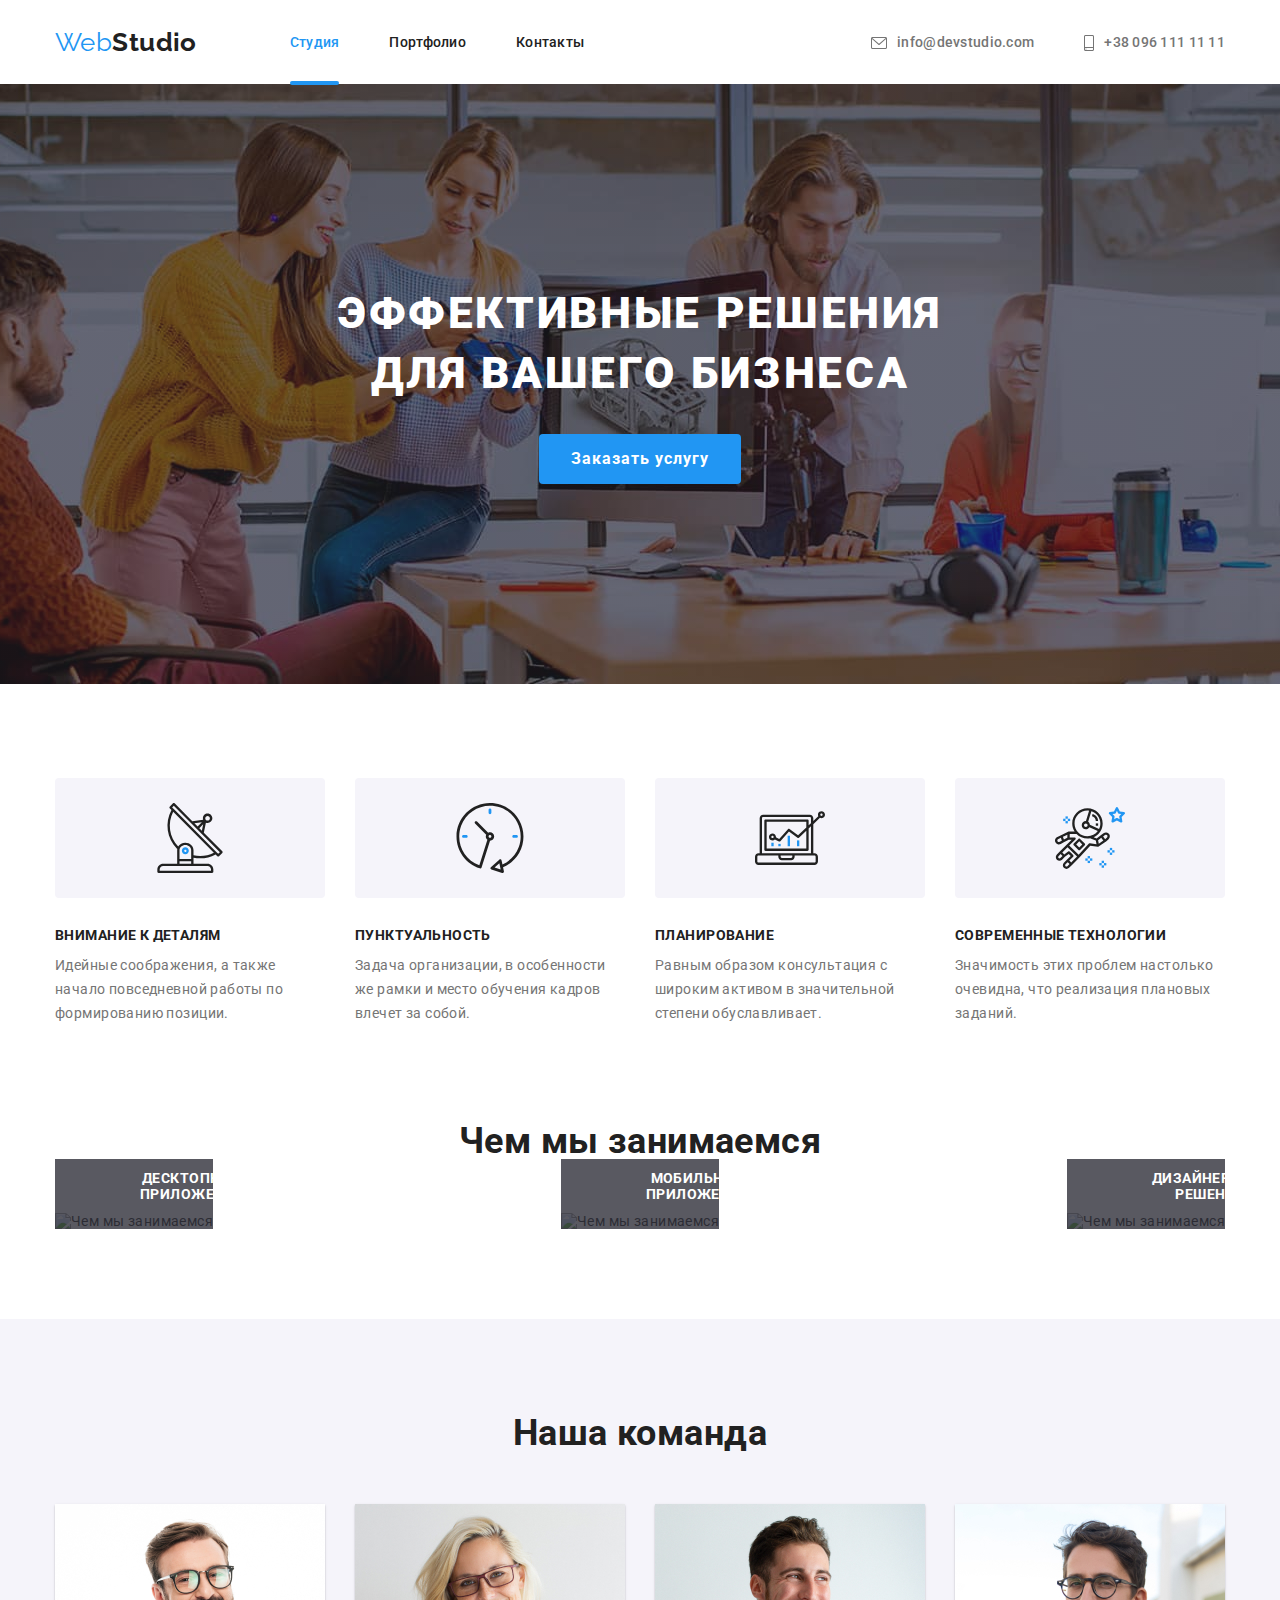
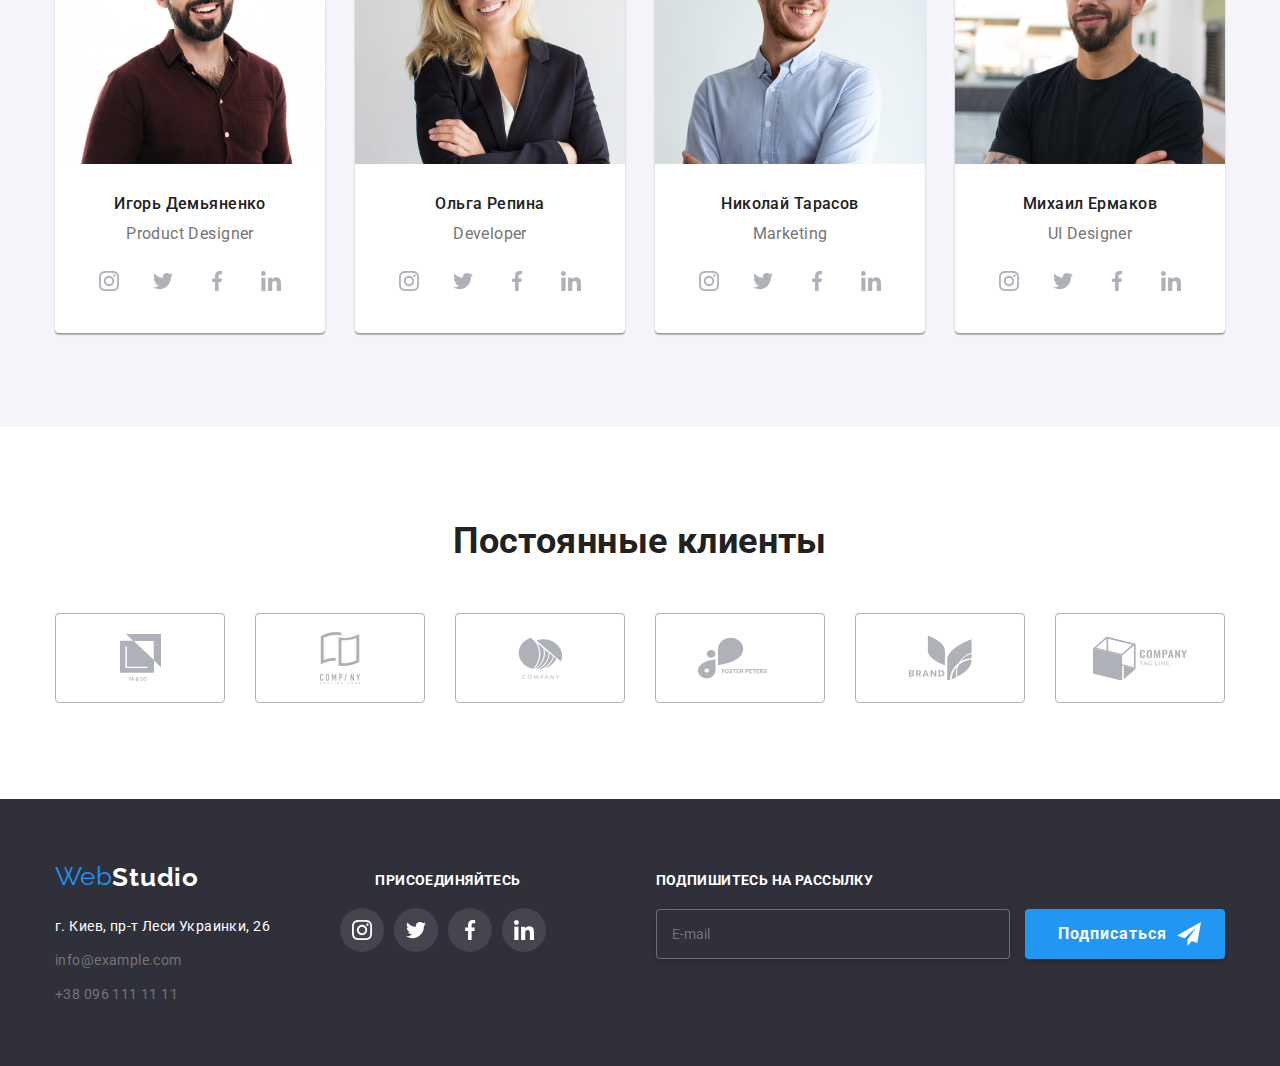
==== commit 86644c43: "14;16" ====
--- a/index.html
+++ b/index.html
@@ -181,8 +181,10 @@
                 <ul class="command__main">
                     <li class="command__item">
                         <picture>
-                        <source srcset="./">
-                        <img class="command__img" src="./img/1.jpg"alt="Игорь Демьяненко" width="270"> 
+                        <source srcset="./img/images.2@x/img_mob1.jpg 1x, ./img/images.2@x/img_mob1@2x.jpg 2x" media="(max-width: 767px)" />
+                        <source srcset="./img/images.2@x/img_tablet1.jpg 1x, ./img/images.2@x/img_tablet1@2x.jpg 2x"media="(max-width: 1199px)" />
+                        <source srcset="./img/images.2@x/img_laptop1.jpg 1x, ./img/images.2@x/img_laptop1@2x.jpg 2x"media="(min-width: 1200px)" />
+                        <img class="command__img" src="./img/images.2@x/img_mob1.jpg"alt="Игорь Демьяненко" width="270"> 
                         </picture>
                         <div class="command__wrap">
                         <h3 class="command__name">Игорь Демьяненко</h3>
@@ -220,7 +222,12 @@
                         </div>
                     </li>
                     <li class="command__item">
+                        <picture>
+                        <source srcset="./img/images.2@x/img_mob2.jpg 1x, ./img/images.2@x/img_mob2@2x.jpg 2x" media="(max-width: 767px)" />
+                        <source srcset="./img/images.2@x/img_tablet2.jpg 1x, ./img/images.2@x/img_tablet2@2x.jpg 2x"media="(max-width: 1199px)" />
+                        <source srcset="./img/images.2@x/img_laptop2.jpg 1x, ./img/images.2@x/img_laptop2@2x.jpg 2x"media="(min-width: 1200px)" />
                         <img class="command__img" src="./img/2.jpg" alt="Ольга Репина Frontend" width="270">
+                        </picture>
                         <div class="command__wrap">
                             <h3 class="command__name">Ольга Репина</h3>
                         <p class="command__profession">Developer</p>
@@ -257,7 +264,12 @@
                         </div>
                     </li>
                         <li class="command__item">
+                        <picture>
+                        <source srcset="./img/images.2@x/img_mob3.jpg 1x, ./img/images.2@x/img_mob3@2x.jpg 2x" media="(max-width: 767px)" />
+                        <source srcset="./img/images.2@x/img_tablet3.jpg 1x, ./img/images.2@x/img_tablet3@2x.jpg 2x"media="(max-width: 1199px)" />
+                        <source srcset="./img/images.2@x/img_laptop3.jpg 1x, ./img/images.2@x/img_laptop3@2x.jpg 2x"media="(min-width: 1200px)" />
                         <img class="command__img" src="./img/3.jpg" alt="Николай Тарасов" width="270">
+                        </picture>
                         <div class="command__wrap">
                             <h3 class="command__name">Николай Тарасов</h3>
                         <p class="command__profession">Marketing</p>
@@ -294,7 +306,12 @@
                         </div>
                     </li>
                     <li class="command__item">
+                        <picture>
+                        <source srcset="./img/images.2@x/img_mob4.jpg 1x, ./img/images.2@x/img_mob4@2x.jpg 2x" media="(max-width: 767px)" />
+                        <source srcset="./img/images.2@x/img_tablet4.jpg 1x, ./img/images.2@x/img_tablet4@2x.jpg 2x"media="(max-width: 1199px)" />
+                        <source srcset="./img/images.2@x/img_laptop4.jpg 1x, ./img/images.2@x/img_laptop4@2x.jpg 2x"media="(min-width: 1200px)" />
                         <img class="command__img" src="./img/4.jpg" alt="Михаил Ермаков" width="270">
+                        </picture>
                         <div class="command__wrap">
                             <h3 class="command__name">Михаил Ермаков</h3>
                         <p class="command__profession">UI Designer</p>
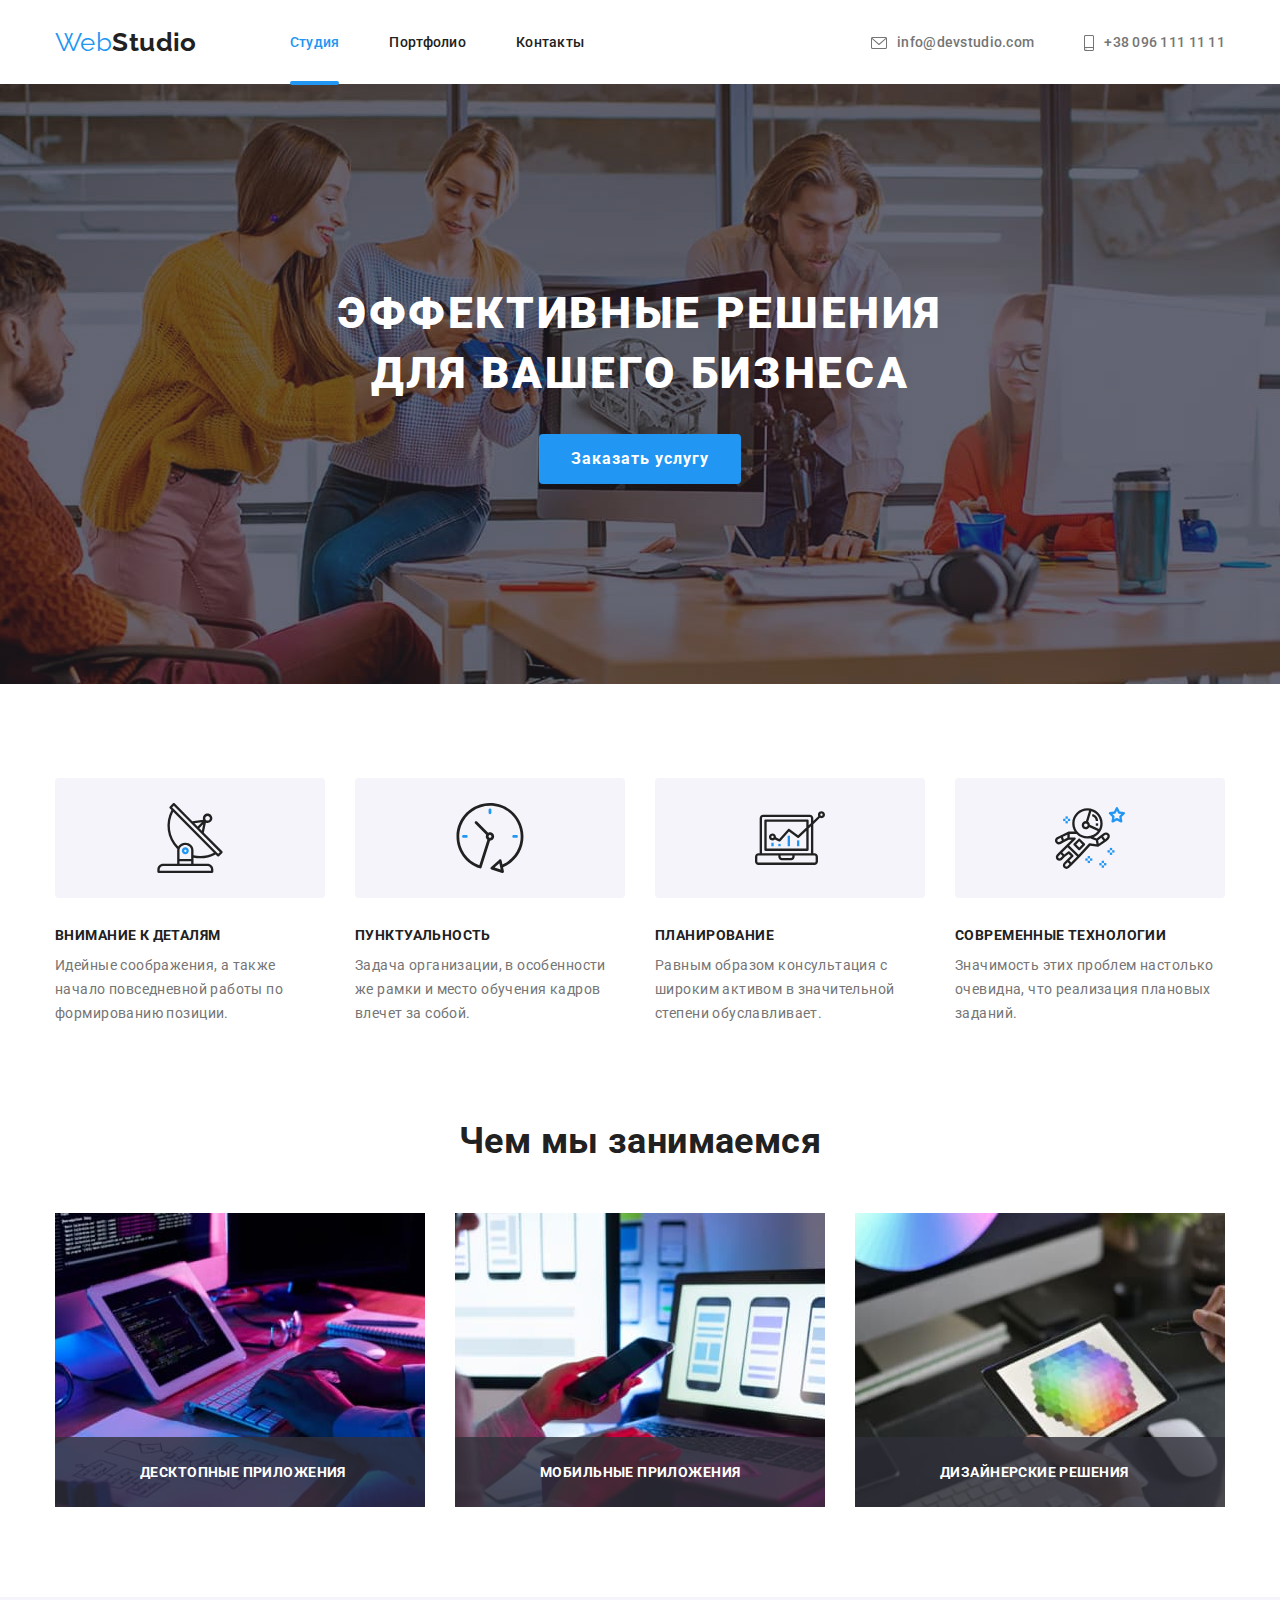
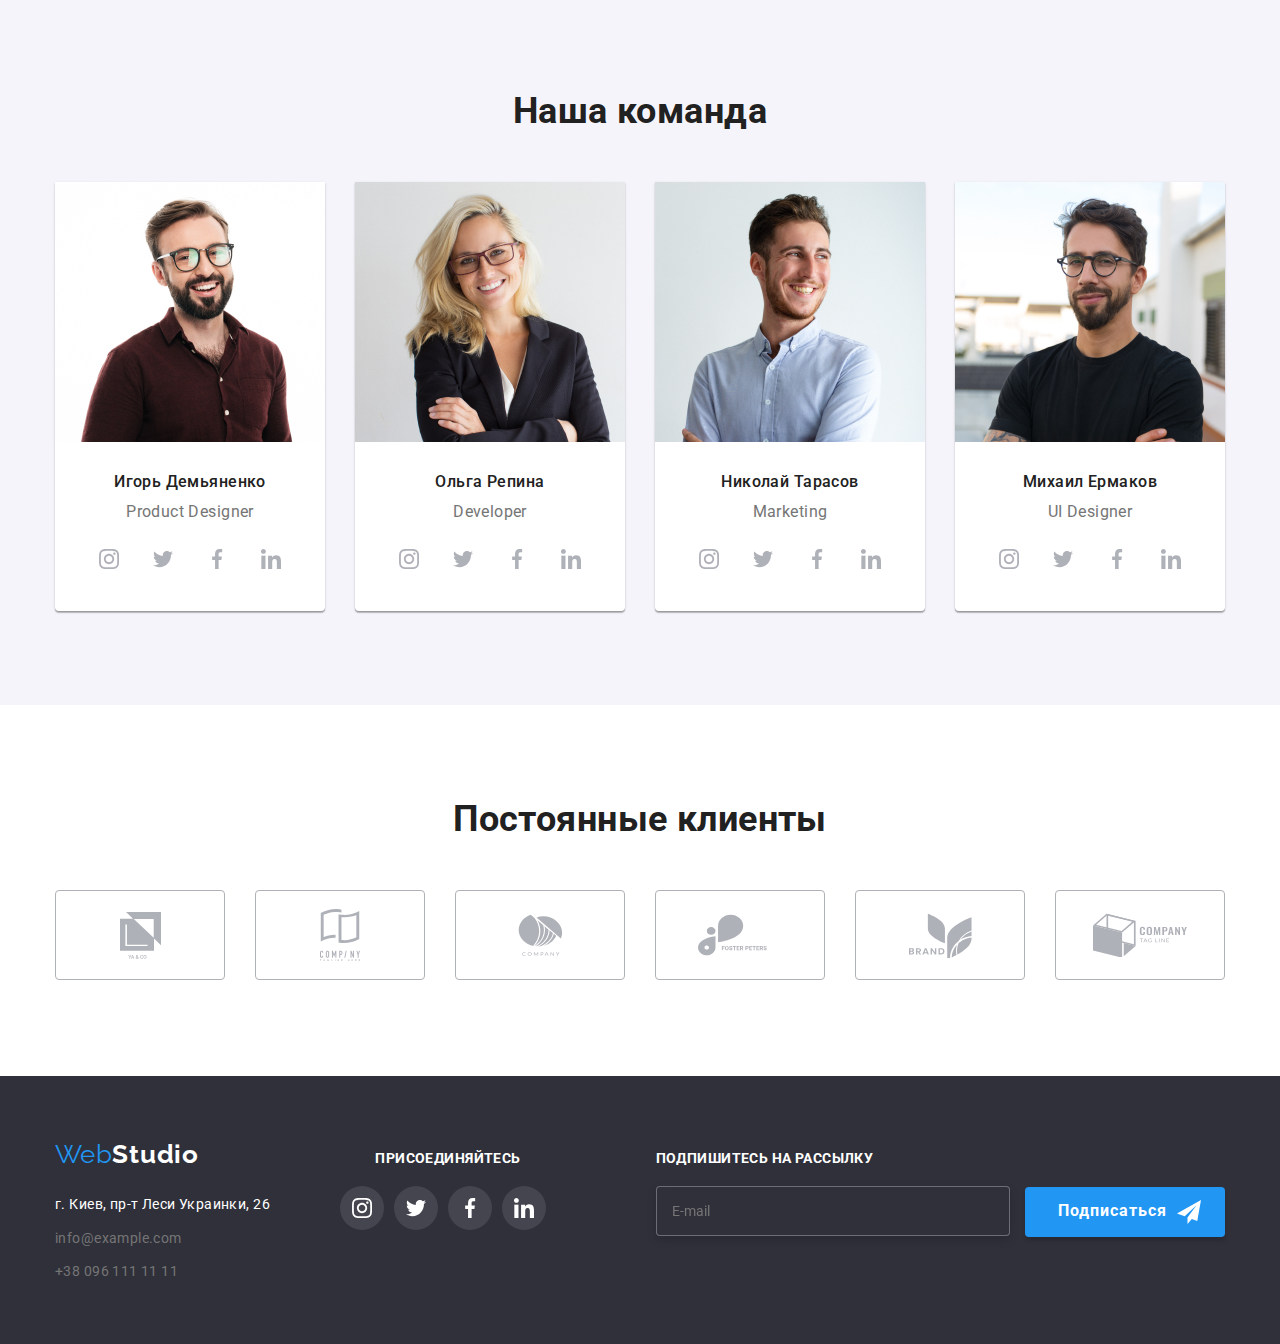
==== commit 98cccade: "15:46" ====
--- a/index.html
+++ b/index.html
@@ -154,20 +154,36 @@
             <ul class="work__main">
                 <li class="work__item">
                         <img class="work__img"
-                        src="./img/maket1.jpg" 
+                        src="./img/maket1.jpg"
+                        srcset="
+                        ./img/images.2@x/img1.jpg, 
+                        ./img/images.2@x/img1@1.5x.jpg 1.5x,
+                        ./img/images.2@x/img1@2x.jpg 2x"
                         alt="Чем мы занимаемся">
                         <div class="work__border">
                             <span class="work__link">Десктопные приложения</span>
                         </div>
                 </li>
                 <li class="work__item">
-                    <img class="work__img" src="./img/maket2.jpg" alt="Чем мы занимаемся" >
+                    <img class="work__img" 
+                    src="./img/maket2.jpg"
+                    srcset="
+                        ./img/images.2@x/img2.jpg, 
+                        ./img/images.2@x/img2@1.5x.jpg 1.5x,
+                        ./img/images.2@x/img2@2x.jpg 2x" 
+                    alt="Чем мы занимаемся" >
                     <div class="work__border">
                         <span class="work__link">Мобильные приложения</span>
                     </div>
                 </li>
                 <li class="work__item">
-                    <img class="work__img" src="./img/maket3.jpg" alt="Чем мы занимаемся" >
+                    <img class="work__img" 
+                    src="./img/maket3.jpg"
+                    srcset="
+                    ./img/images.2@x/img3.jpg, 
+                    ./img/images.2@x/img3@1.5x.jpg 1.5x,
+                    ./img/images.2@x/img3@2x.jpg 2x" 
+                    alt="Чем мы занимаемся" >
                     <div class="work__border">
                     <span class="work__link">Дизайнерские решения</span>
                 </div>
--- a/css/main.css
+++ b/css/main.css
@@ -223,7 +223,7 @@
   -webkit-transform: translate(-50%, -50%) scale(1);
           transform: translate(-50%, -50%) scale(1);
   z-index: 30;
-  max-width: 528px;
+  max-width: 100%;
   width: 100%;
   height: 581px;
   background-color: var(--title-color);
@@ -238,6 +238,13 @@
     height: 609px;
     margin-top: 93px;
     margin-bottom: 93px;
+  }
+}
+@media (min-width: 1199px) {
+  .modal-inner {
+    width: 530px;
+    height: 581px;
+    margin: 0;
   }
 }
 .modal-inner__button {
@@ -357,7 +364,7 @@
 .form-field__texrea {
   padding: 12px 16px;
   resize: none;
-  width: 448px;
+  width: 100%;
   height: 120px;
   border: 1px solid rgba(33, 33, 33, 0.2);
   -webkit-box-sizing: border-box;
@@ -1475,8 +1482,8 @@
   max-width: 1600px;
   height: 600px;
   margin: auto;
-  background-image: -webkit-gradient(linear, left top, left bottom, from(rgba(47, 48, 58, 0.4)), to(rgba(47, 48, 58, 0.4))), url(../../img/images.2@x/hero__bg--mobile.jpg);
-  background-image: linear-gradient(rgba(47, 48, 58, 0.4), rgba(47, 48, 58, 0.4)), url(../../img/images.2@x/hero__bg--mobile.jpg);
+  background-image: -webkit-gradient(linear, left top, left bottom, from(rgba(47, 48, 58, 0.4)), to(rgba(47, 48, 58, 0.4))), url(../img/images.2@x/hero__bg--mobile.jpg);
+  background-image: linear-gradient(rgba(47, 48, 58, 0.4), rgba(47, 48, 58, 0.4)), url(../img/images.2@x/hero__bg--mobile.jpg);
   background-repeat: no-repeat;
   background-position: center;
   background-size: cover;
@@ -1486,32 +1493,32 @@
 }
 @media screen and (min-device-pixel-ratio: 2), screen and (-webkit-min-device-pixel-ratio: 2), screen and (min-resolution: 192dpi), screen and (min-resolution: 2dppx) {
   .hero-section {
-    background-image: -webkit-gradient(linear, left top, right top, from(rgba(47, 48, 58, 0.4)), to(rgba(47, 48, 58, 0.4))), url(../../img/images.2@x/hero__bg--mobile2x.jpg);
-    background-image: linear-gradient(to right, rgba(47, 48, 58, 0.4), rgba(47, 48, 58, 0.4)), url(../../img/images.2@x/hero__bg--mobile2x.jpg);
+    background-image: -webkit-gradient(linear, left top, right top, from(rgba(47, 48, 58, 0.4)), to(rgba(47, 48, 58, 0.4))), url(../img/images.2@x/hero__bg--mobile2x.jpg);
+    background-image: linear-gradient(to right, rgba(47, 48, 58, 0.4), rgba(47, 48, 58, 0.4)), url(../img/images.2@x/hero__bg--mobile2x.jpg);
   }
 }
 @media screen and (min-width: 768px) {
   .hero-section {
-    background-image: -webkit-gradient(linear, left top, right top, from(rgba(47, 48, 58, 0.4)), to(rgba(47, 48, 58, 0.4))), url(../../img/images.2@x/hero__bg--tablet.jpg);
-    background-image: linear-gradient(to right, rgba(47, 48, 58, 0.4), rgba(47, 48, 58, 0.4)), url(../../img/images.2@x/hero__bg--tablet.jpg);
+    background-image: -webkit-gradient(linear, left top, right top, from(rgba(47, 48, 58, 0.4)), to(rgba(47, 48, 58, 0.4))), url(../img/images.2@x/hero__bg--tablet.jpg);
+    background-image: linear-gradient(to right, rgba(47, 48, 58, 0.4), rgba(47, 48, 58, 0.4)), url(../img/images.2@x/hero__bg--tablet.jpg);
   }
 }
 @media screen and (min-device-pixel-ratio: 2), screen and (-webkit-min-device-pixel-ratio: 2), screen and (min-resolution: 192dpi), screen and (min-resolution: 2dppx) {
   .hero-section {
-    background-image: -webkit-gradient(linear, left top, right top, from(rgba(47, 48, 58, 0.4)), to(rgba(47, 48, 58, 0.4))), url(../../img/images.2@x/hero__bg--tablet2x.jpg);
-    background-image: linear-gradient(to right, rgba(47, 48, 58, 0.4), rgba(47, 48, 58, 0.4)), url(../../img/images.2@x/hero__bg--tablet2x.jpg);
+    background-image: -webkit-gradient(linear, left top, right top, from(rgba(47, 48, 58, 0.4)), to(rgba(47, 48, 58, 0.4))), url(../img/images.2@x/hero__bg--tablet2x.jpg);
+    background-image: linear-gradient(to right, rgba(47, 48, 58, 0.4), rgba(47, 48, 58, 0.4)), url(../img/images.2@x/hero__bg--tablet2x.jpg);
   }
 }
 @media screen and (min-width: 1200px) {
   .hero-section {
-    background-image: -webkit-gradient(linear, left top, right top, from(rgba(47, 48, 58, 0.4)), to(rgba(47, 48, 58, 0.4))), url(../../img/images.2@x/hero_background.jpg);
-    background-image: linear-gradient(to right, rgba(47, 48, 58, 0.4), rgba(47, 48, 58, 0.4)), url(../../img/images.2@x/hero_background.jpg);
+    background-image: -webkit-gradient(linear, left top, right top, from(rgba(47, 48, 58, 0.4)), to(rgba(47, 48, 58, 0.4))), url(../img/images.2@x/hero_background.jpg);
+    background-image: linear-gradient(to right, rgba(47, 48, 58, 0.4), rgba(47, 48, 58, 0.4)), url(../img/images.2@x/hero_background.jpg);
   }
 }
 @media screen and (min-width: 1200px) and (min-device-pixel-ratio: 2), screen and (min-width: 1200px) and (-webkit-min-device-pixel-ratio: 2), screen and (min-width: 1200px) and (min-resolution: 192dpi), screen and (min-width: 1200px) and (min-resolution: 2dppx) {
   .hero-section {
-    background-image: -webkit-gradient(linear, left top, right top, from(rgba(47, 48, 58, 0.4)), to(rgba(47, 48, 58, 0.4))), url(../../img/images.2@x/hero_background@2x.jpg);
-    background-image: linear-gradient(to right, rgba(47, 48, 58, 0.4), rgba(47, 48, 58, 0.4)), url(../../img/images.2@x/hero_background@2x.jpg);
+    background-image: -webkit-gradient(linear, left top, right top, from(rgba(47, 48, 58, 0.4)), to(rgba(47, 48, 58, 0.4))), url(../img/images.2@x/hero_background@2x.jpg);
+    background-image: linear-gradient(to right, rgba(47, 48, 58, 0.4), rgba(47, 48, 58, 0.4)), url(../img/images.2@x/hero_background@2x.jpg);
   }
 }
 .hero-section__title {
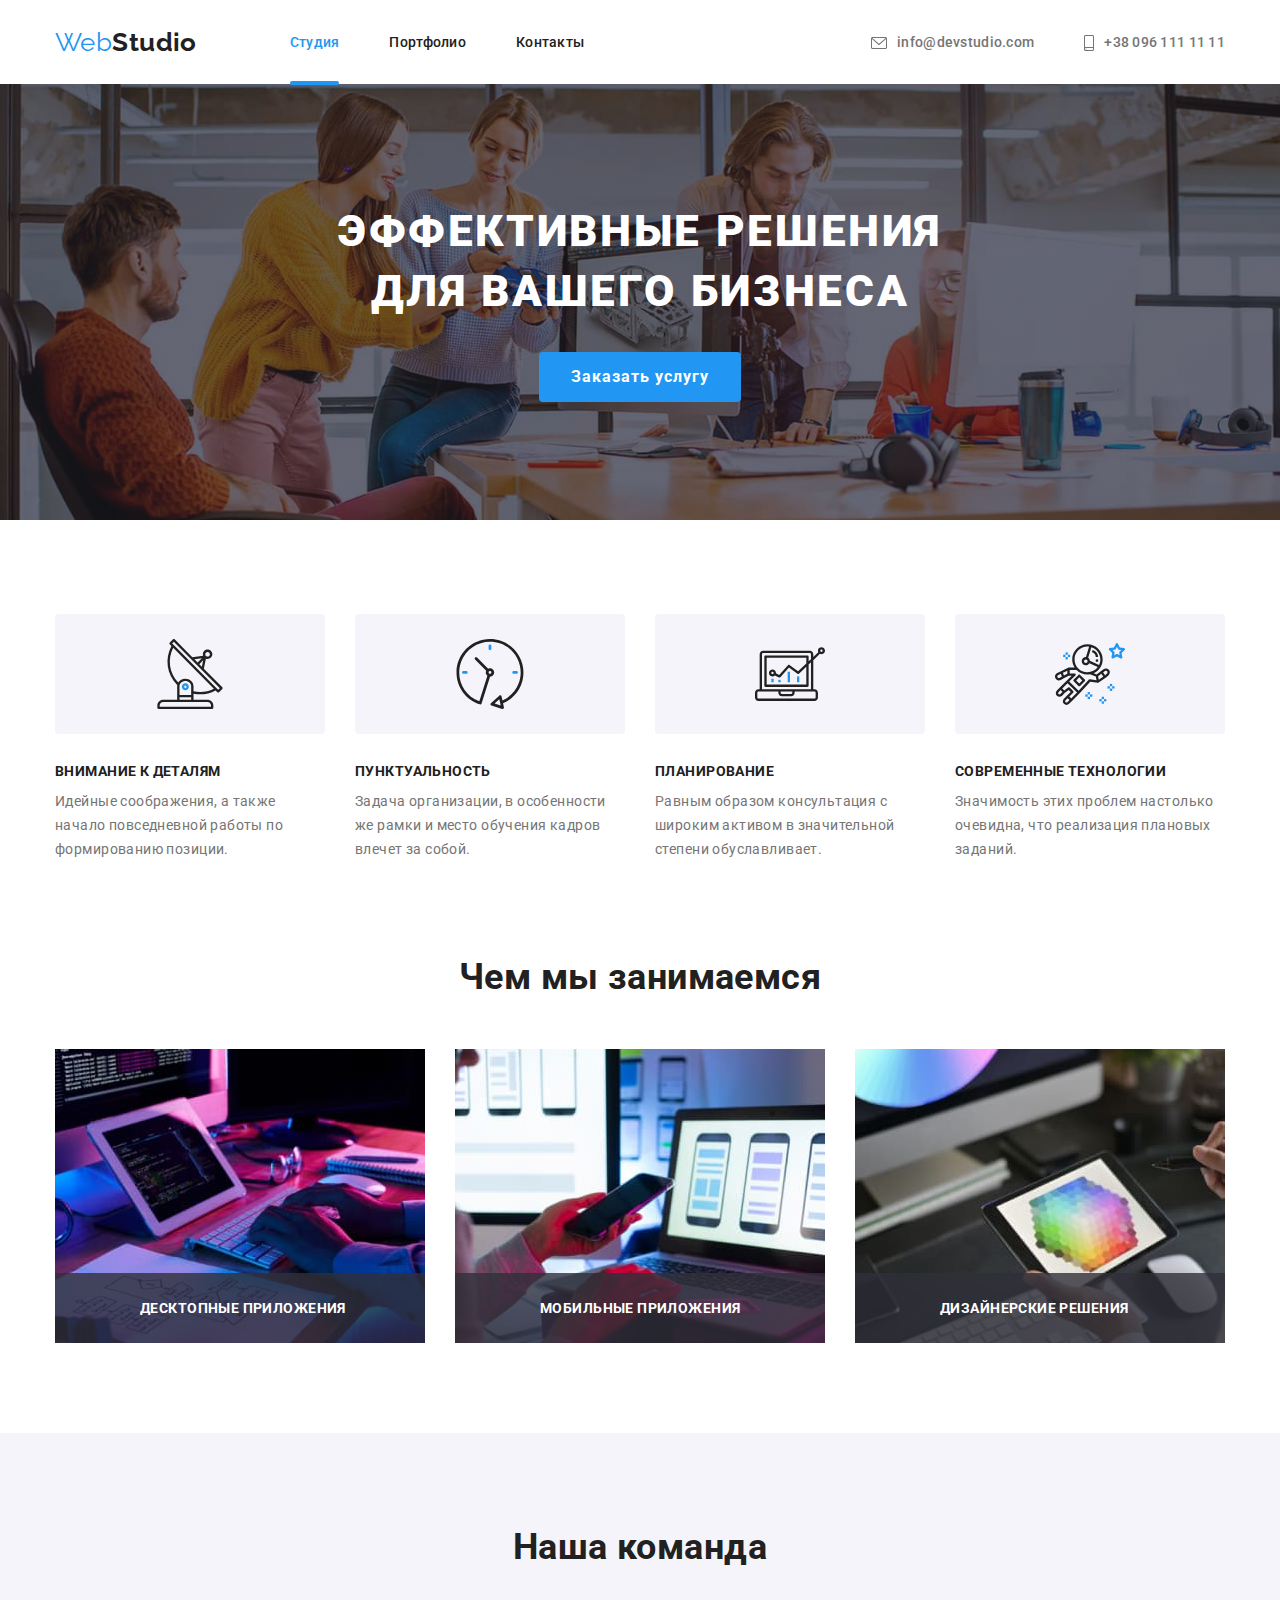
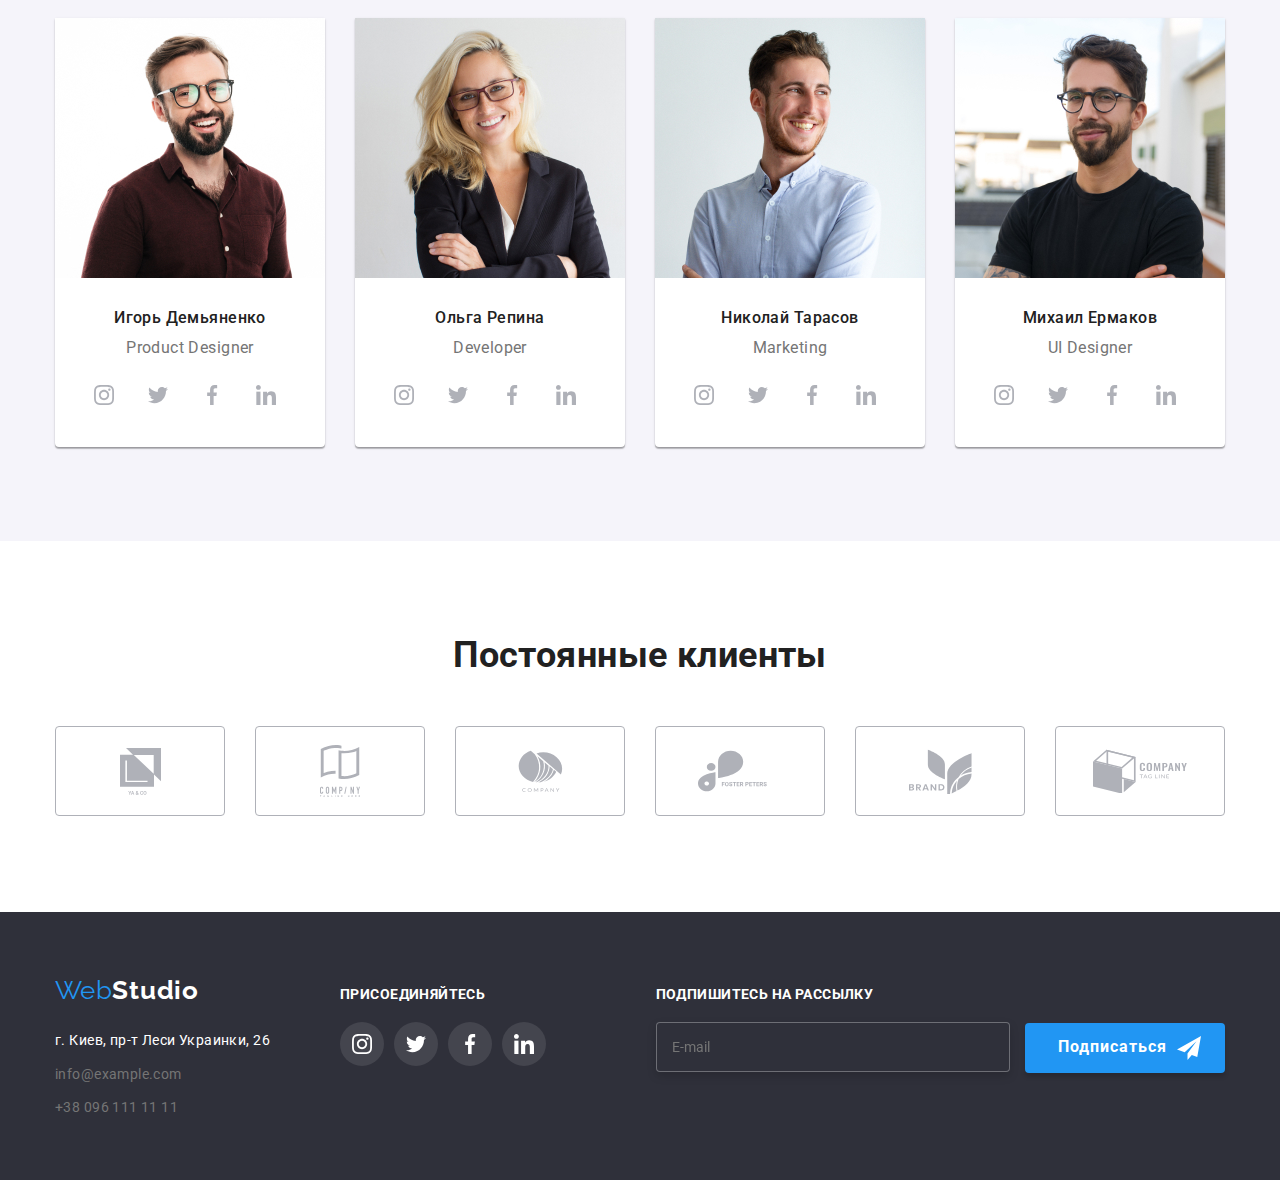
==== commit a90f6785: "Update index.html" ====
--- a/index.html
+++ b/index.html
@@ -52,7 +52,6 @@
                             <use class="icon-close" href="./img/sprite.svg#cross-close"></use>
                         </svg>
                     </button>
-
                     <div class="menu-container" data-menu>
                         <ul class="menu-container__list">
                             <li class="menu-container__item"><a class="menu-container__link" href="./index.html">Студия</a></li>
@@ -67,7 +66,7 @@
                                     </a>
                                 </li>
                                 <li class="menu-contact-list__mob">
-                                    <a href="meilto:info@devstudio.com"class="menu-contact-list__mel">
+                                    <a href="meilto:info@devstudio.com" class="menu-contact-list__mel">
                                         info@devstudio.com
                                     </a>
                                 </li>
@@ -88,10 +87,11 @@
                             <li class="social-mob__item">
                                 <a href="" class="social-mob__link">LinkedIn</a>
                             </li>
+                            <li class="social-mob__item">
+                                <a href="" class="social-mob__link">LinkedIu</a>
+                            </li>
                         </ul>
                     </div>
-
-
                 </nav>
      </div>  
     </header>
@@ -157,7 +157,6 @@
                         src="./img/maket1.jpg"
                         srcset="
                         ./img/images.2@x/img1.jpg, 
-                        ./img/images.2@x/img1@1.5x.jpg 1.5x,
                         ./img/images.2@x/img1@2x.jpg 2x"
                         alt="Чем мы занимаемся">
                         <div class="work__border">
@@ -168,8 +167,7 @@
                     <img class="work__img" 
                     src="./img/maket2.jpg"
                     srcset="
-                        ./img/images.2@x/img2.jpg, 
-                        ./img/images.2@x/img2@1.5x.jpg 1.5x,
+                        ./img/images.2@x/img2.jpg,
                         ./img/images.2@x/img2@2x.jpg 2x" 
                     alt="Чем мы занимаемся" >
                     <div class="work__border">
@@ -180,8 +178,7 @@
                     <img class="work__img" 
                     src="./img/maket3.jpg"
                     srcset="
-                    ./img/images.2@x/img3.jpg, 
-                    ./img/images.2@x/img3@1.5x.jpg 1.5x,
+                    ./img/images.2@x/img3.jpg,
                     ./img/images.2@x/img3@2x.jpg 2x" 
                     alt="Чем мы занимаемся" >
                     <div class="work__border">
@@ -198,9 +195,9 @@
                     <li class="command__item">
                         <picture>
                         <source srcset="./img/images.2@x/img_mob1.jpg 1x, ./img/images.2@x/img_mob1@2x.jpg 2x" media="(max-width: 767px)" />
-                        <source srcset="./img/images.2@x/img_tablet1.jpg 1x, ./img/images.2@x/img_tablet1@2x.jpg 2x"media="(max-width: 1199px)" />
-                        <source srcset="./img/images.2@x/img_laptop1.jpg 1x, ./img/images.2@x/img_laptop1@2x.jpg 2x"media="(min-width: 1200px)" />
-                        <img class="command__img" src="./img/images.2@x/img_mob1.jpg"alt="Игорь Демьяненко" width="270"> 
+                        <source srcset="./img/images.2@x/img_tablet1.jpg 1x, ./img/images.2@x/img_tablet1@2x.jpg 2x" media="(max-width: 1199px)" />
+                        <source srcset="./img/images.2@x/img_laptop1.jpg 1x, ./img/images.2@x/img_laptop1@2x.jpg 2x" media="(min-width: 1200px)" />
+                        <img class="command__img" src="./img/images.2@x/img_mob1.jpg" alt="Игорь Демьяненко" width="270"> 
                         </picture>
                         <div class="command__wrap">
                         <h3 class="command__name">Игорь Демьяненко</h3>
@@ -240,8 +237,8 @@
                     <li class="command__item">
                         <picture>
                         <source srcset="./img/images.2@x/img_mob2.jpg 1x, ./img/images.2@x/img_mob2@2x.jpg 2x" media="(max-width: 767px)" />
-                        <source srcset="./img/images.2@x/img_tablet2.jpg 1x, ./img/images.2@x/img_tablet2@2x.jpg 2x"media="(max-width: 1199px)" />
-                        <source srcset="./img/images.2@x/img_laptop2.jpg 1x, ./img/images.2@x/img_laptop2@2x.jpg 2x"media="(min-width: 1200px)" />
+                        <source srcset="./img/images.2@x/img_tablet2.jpg 1x, ./img/images.2@x/img_tablet2@2x.jpg 2x" media="(max-width: 1199px)" />
+                        <source srcset="./img/images.2@x/img_laptop2.jpg 1x, ./img/images.2@x/img_laptop2@2x.jpg 2x" media="(min-width: 1200px)" />
                         <img class="command__img" src="./img/2.jpg" alt="Ольга Репина Frontend" width="270">
                         </picture>
                         <div class="command__wrap">
@@ -282,8 +279,8 @@
                         <li class="command__item">
                         <picture>
                         <source srcset="./img/images.2@x/img_mob3.jpg 1x, ./img/images.2@x/img_mob3@2x.jpg 2x" media="(max-width: 767px)" />
-                        <source srcset="./img/images.2@x/img_tablet3.jpg 1x, ./img/images.2@x/img_tablet3@2x.jpg 2x"media="(max-width: 1199px)" />
-                        <source srcset="./img/images.2@x/img_laptop3.jpg 1x, ./img/images.2@x/img_laptop3@2x.jpg 2x"media="(min-width: 1200px)" />
+                        <source srcset="./img/images.2@x/img_tablet3.jpg 1x, ./img/images.2@x/img_tablet3@2x.jpg 2x" media="(max-width: 1199px)" />
+                        <source srcset="./img/images.2@x/img_laptop3.jpg 1x, ./img/images.2@x/img_laptop3@2x.jpg 2x" media="(min-width: 1200px)" />
                         <img class="command__img" src="./img/3.jpg" alt="Николай Тарасов" width="270">
                         </picture>
                         <div class="command__wrap">
@@ -324,8 +321,8 @@
                     <li class="command__item">
                         <picture>
                         <source srcset="./img/images.2@x/img_mob4.jpg 1x, ./img/images.2@x/img_mob4@2x.jpg 2x" media="(max-width: 767px)" />
-                        <source srcset="./img/images.2@x/img_tablet4.jpg 1x, ./img/images.2@x/img_tablet4@2x.jpg 2x"media="(max-width: 1199px)" />
-                        <source srcset="./img/images.2@x/img_laptop4.jpg 1x, ./img/images.2@x/img_laptop4@2x.jpg 2x"media="(min-width: 1200px)" />
+                        <source srcset="./img/images.2@x/img_tablet4.jpg 1x, ./img/images.2@x/img_tablet4@2x.jpg 2x" media="(max-width: 1199px)" />
+                        <source srcset="./img/images.2@x/img_laptop4.jpg 1x, ./img/images.2@x/img_laptop4@2x.jpg 2x" media="(min-width: 1200px)" />
                         <img class="command__img" src="./img/4.jpg" alt="Михаил Ермаков" width="270">
                         </picture>
                         <div class="command__wrap">
@@ -466,21 +463,17 @@
                     <form class="subscride">
                             <p class="subscride__text">Подпишитесь на рассылку</p>
                             <label for="email"></label>     
-                                <input class="subscride__input" type="email" name="email" id="email" placeholder="E-mail"> 
-                                <!-- <div class="subscride__wrap">   -->
+                                <input class="subscride__input" type="email" name="email" id="email" placeholder="E-mail">                                 
                                     <button type="submit" class="subscride__button">
                                         <span class="subscride__click">Подписаться
                                             <svg class="subscride__icon">
                                                 <use href="./img/sprite.svg#subscribe"></use>
                                             </svg>
                                         </span>
-                                 </button>
-                        <!-- </div>  -->
-                    </form>
-                    
+                                 </button>                       
+                    </form>                   
         </div>
     </footer>
-
     <div class="modal is-hidden" data-modal>
         <div class="modal-inner">
                 <button class="modal-inner__button" data-modal-close>
@@ -489,7 +482,7 @@
                     </svg>
                 </button>
             <form class="modal-form">
-                <span class="modal-form__title">Оставьте свои данные, мы вам перезвоним</span></span>
+                <span class="modal-form__title">Оставьте свои данные, мы вам перезвоним</span>
                 <div class="form-field">
                     <label class="form-field__label" for="name">Имя</label>
                     <input class="form-field__input" type="text" name="name" id="name"/>
@@ -497,8 +490,6 @@
                             <use href="./img/sprite.svg#name"></use>
                         </svg>
                 </div>
-
-                
                 <div class="form-field">
                 <label class="form-field__label" for="tel">Телефон</label>
                 <input class="form-field__input" type="tel" name="tel" id="tel">
--- a/css/main.css
+++ b/css/main.css
@@ -41,6 +41,18 @@
   margin-left: auto;
   margin-right: auto;
 }
+@media (min-width: 480px) {
+  .container {
+    margin: 0 auto;
+    max-width: 480px;
+  }
+}
+@media (min-width: 768px) {
+  .container {
+    margin: 0 auto;
+    max-width: 768px;
+  }
+}
 @media (min-width: 1199px) {
   .container {
     margin: 0 auto;
@@ -58,6 +70,7 @@
 }
 @media (min-width: 320px) and (max-width: 768px) {
   .header-container {
+    max-width: 480px;
     -webkit-box-pack: justify;
         -ms-flex-pack: justify;
             justify-content: space-between;
@@ -222,9 +235,8 @@
   top: 50%;
   -webkit-transform: translate(-50%, -50%) scale(1);
           transform: translate(-50%, -50%) scale(1);
-  z-index: 30;
+  z-index: 33;
   max-width: 100%;
-  width: 100%;
   height: 581px;
   background-color: var(--title-color);
   -webkit-transition: -webkit-transform 250ms cubic-bezier(0.4, 0, 0.2, 1) 250ms;
@@ -276,11 +288,6 @@
   color: var(--accent-color);
 }
 
-@media (max-width: 1199px) {
-  .modal-form {
-    width: 370px;
-  }
-}
 .modal-form__title {
   font-weight: 700;
   font-size: 20px;
@@ -371,12 +378,6 @@
           box-sizing: border-box;
   border-radius: 4px;
 }
-@media (max-width: 1200px) {
-  .form-field__texrea {
-    width: 370px;
-    height: 120px;
-  }
-}
 .form-field__texrea:focus {
   border-color: var(--accent-color);
   outline: none;
@@ -500,14 +501,9 @@
   /* SOCIAL-TITLE */
   color: var(--title-color);
 }
-@media (max-width: 1200px) {
+@media (min-width: 1199px) {
   .title-social {
-    display: -webkit-box;
-    display: -ms-flexbox;
-    display: flex;
-    -webkit-box-pack: center;
-        -ms-flex-pack: center;
-            justify-content: center;
+    text-align: left;
   }
 }
 
@@ -515,9 +511,9 @@
   display: -webkit-box;
   display: -ms-flexbox;
   display: flex;
-  -webkit-box-pack: justify;
-      -ms-flex-pack: justify;
-          justify-content: space-between;
+  -webkit-box-pack: center;
+      -ms-flex-pack: center;
+          justify-content: center;
 }
 @media (min-width: 768px) and (max-width: 1199px) {
   .social {
@@ -691,6 +687,13 @@
     gap: 30px;
   }
 }
+@media (min-width: 768px) {
+  .description {
+    display: -webkit-box;
+    display: -ms-flexbox;
+    display: flex;
+  }
+}
 .description__item {
   width: 100%;
 }
@@ -732,6 +735,11 @@
   color: #212121;
   margin-bottom: 10px;
   text-align: center;
+}
+@media (min-width: 768px) {
+  .description__link {
+    text-align: left;
+  }
 }
 @media (min-width: 1199px) {
   .description__link {
@@ -1123,7 +1131,6 @@
 }
 @media (min-width: 768px) and (max-width: 1200px) {
   .header-portfolio .container {
-    width: 768px;
     position: relative;
   }
 }
@@ -1480,15 +1487,14 @@
 
 .hero-section {
   max-width: 1600px;
-  height: 600px;
   margin: auto;
   background-image: -webkit-gradient(linear, left top, left bottom, from(rgba(47, 48, 58, 0.4)), to(rgba(47, 48, 58, 0.4))), url(../img/images.2@x/hero__bg--mobile.jpg);
   background-image: linear-gradient(rgba(47, 48, 58, 0.4), rgba(47, 48, 58, 0.4)), url(../img/images.2@x/hero__bg--mobile.jpg);
   background-repeat: no-repeat;
   background-position: center;
   background-size: cover;
-  padding-top: 200px;
-  padding-bottom: 200px;
+  padding-top: 118px;
+  padding-bottom: 118px;
   text-align: center;
 }
 @media screen and (min-device-pixel-ratio: 2), screen and (-webkit-min-device-pixel-ratio: 2), screen and (min-resolution: 192dpi), screen and (min-resolution: 2dppx) {
@@ -1664,28 +1670,15 @@
   -ms-flex-wrap: wrap;
   flex-wrap: wrap;
   gap: 30px;
-}
-@media (min-width: 768px) and (max-width: 1199px) {
-  .picture-portfolio {
-    -ms-flex-wrap: wrap;
-        flex-wrap: wrap;
-  }
-}
-.picture-portfolio__item {
-  -webkit-box-flex: 100%;
-      -ms-flex: 100%;
-          flex: 100%;
-  display: -webkit-box;
-  display: -ms-flexbox;
-  display: flex;
   -webkit-box-pack: center;
       -ms-flex-pack: center;
           justify-content: center;
 }
-@media (min-width: 768px) and (max-width: 1200px) {
-  .picture-portfolio__item {
-    -ms-flex-preferred-size: calc((100% - 60px) / 2);
-        flex-basis: calc((100% - 60px) / 2);
+@media (min-width: 768px) and (max-width: 1199px) {
+  .picture-portfolio {
+    margin: -20px;
+    -ms-flex-wrap: wrap;
+        flex-wrap: wrap;
   }
 }
 @media (min-width: 1199px) {
@@ -1873,7 +1866,7 @@
   display: -ms-flexbox;
   display: flex;
   background-color: transparent;
-  z-index: 30;
+  z-index: 20;
   -webkit-transition: fill 250ms cubic-bezier(0.4, 0, 0.2, 1) 250ms;
   transition: fill 250ms cubic-bezier(0.4, 0, 0.2, 1) 250ms;
   position: relative;
@@ -1911,7 +1904,7 @@
   left: 0;
   bottom: 0;
   right: 0;
-  z-index: 1;
+  z-index: 16;
   height: 796px;
   padding: 48px 83px 48px 40px;
   background-color: #FFFFFF;
@@ -1936,7 +1929,7 @@
       align-content: flex-start;
   -ms-flex-wrap: wrap;
       flex-wrap: wrap;
-  height: 150vh;
+  height: 100vh;
 }
 .menu-container__item:not(:last-child) {
   margin-bottom: 37px;
